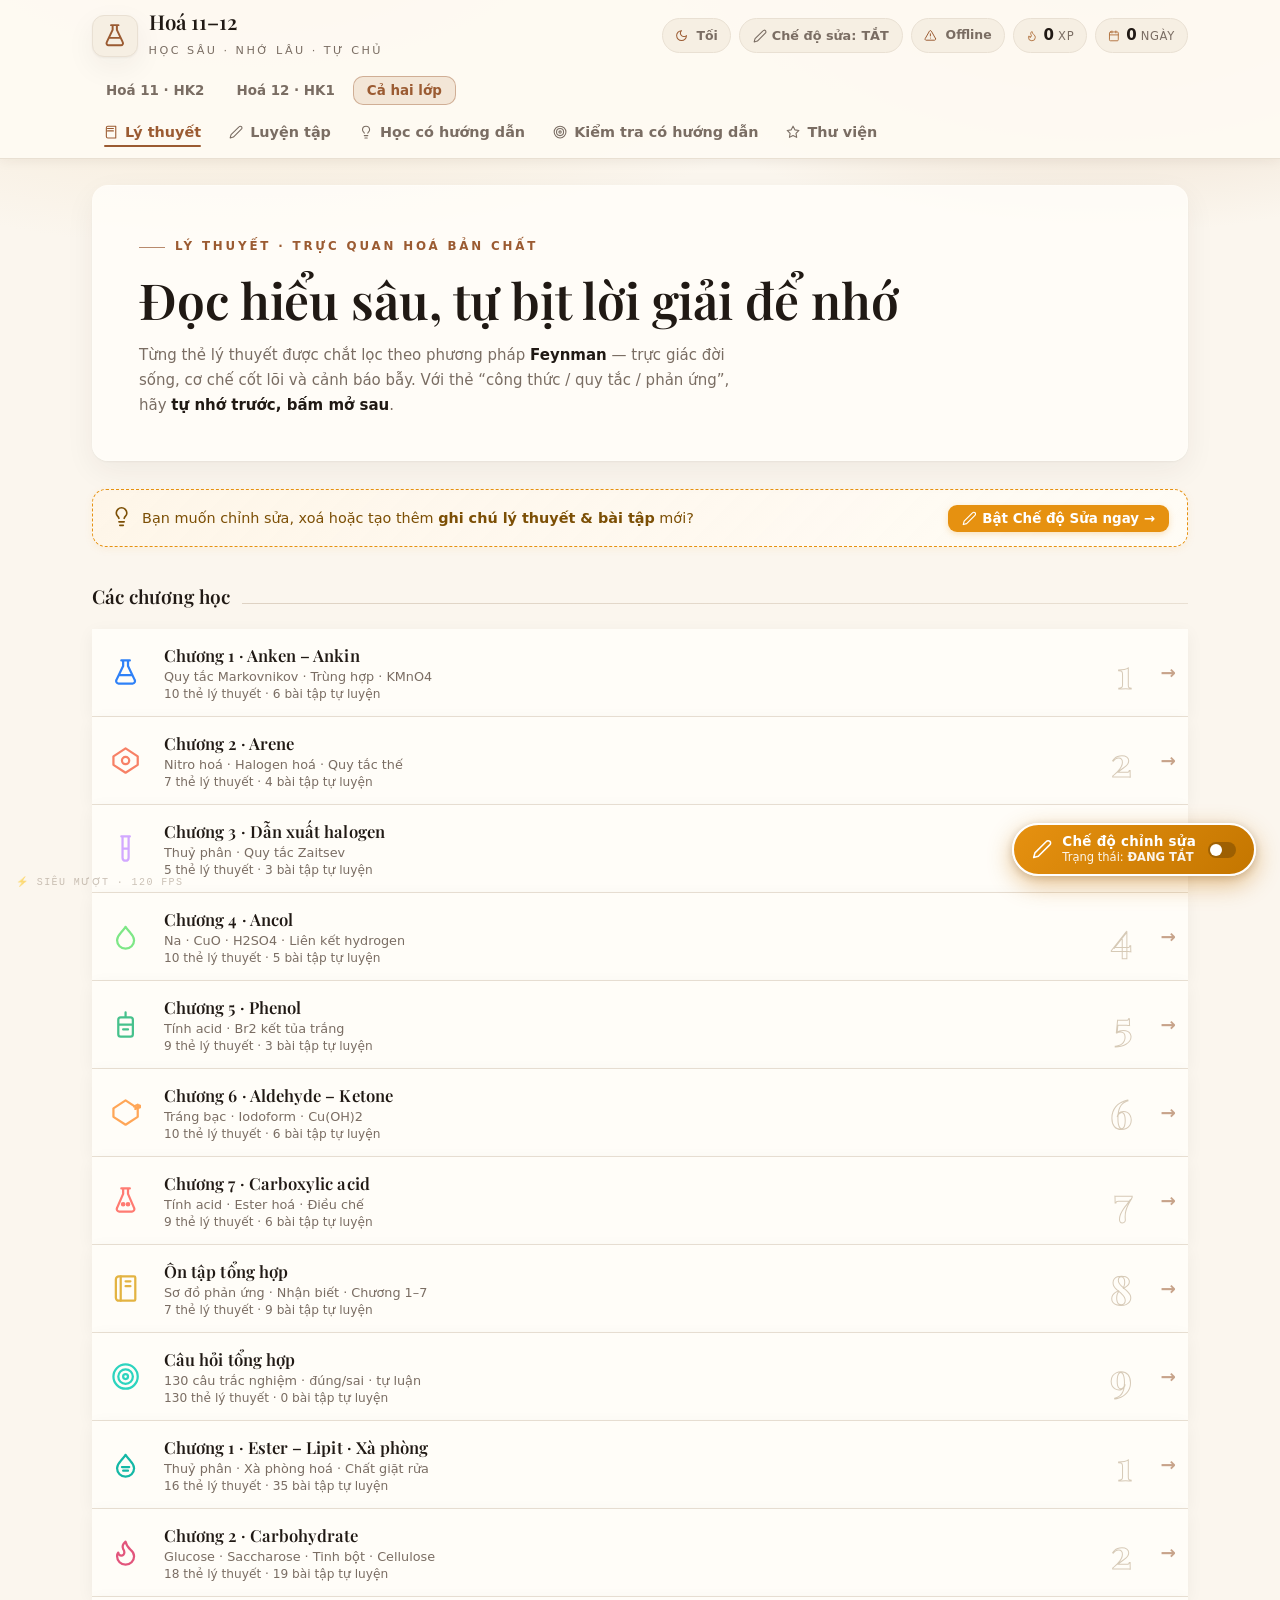
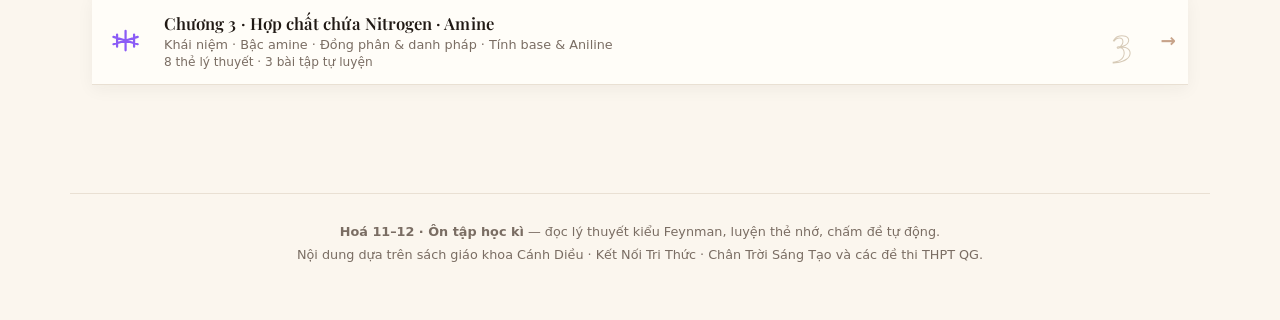
==== index.html @ 3a39341a "feat(chemlab): implement interactive virtual chemistry lab with SmilesDrawer 2D and 3Dmol WebGL" ====
<!DOCTYPE html>
<html lang="vi">
<head>
<meta charset="utf-8">
<meta name="viewport" content="width=device-width, initial-scale=1">
<title>Hoá 11–12 · Ôn tập học kì — Cùng ôn, cùng nhớ lâu</title>
<script>(function(){try{var t=localStorage.getItem("hoa11_12_theme");if(t)document.documentElement.setAttribute("data-theme",t);}catch(e){}})();</script>
<link rel="stylesheet" href="css/style.css">
</head>
<body>
<canvas id="gl"></canvas>
<div id="veil" aria-hidden="true"></div>
<div id="fps" aria-hidden="true">GPU · WebGL2</div>
<noscript><p style="text-align:center;padding:40px">Cần bật JavaScript mới dùng được trang ôn tập này.</p></noscript>
<div id="app"></div>
<footer>
  <b>Hoá 11–12 · Ôn tập học kì</b> — đọc lý thuyết kiểu Feynman, luyện thẻ nhớ, chấm đề tự động.<br>
  Nội dung dựa trên sách giáo khoa Cánh Diều · Kết Nối Tri Thức · Chân Trời Sáng Tạo và các đề thi THPT QG.
</footer>

<!-- ═══ MODULAR APPLICATION SCRIPTS ═══ -->
<script src="js/data.js"></script>
<script src="js/gsap.min.js"></script>
<script src="js/smiles-drawer.min.js"></script>
<script src="js/3Dmol-min.js"></script>
<script src="js/chemlab.js"></script>
<script src="js/engine.js"></script>
<script src="js/aurora.js"></script>
</body>
</html>
---- css/style.css ----
/* ═══════════ FONTS (self-contained Playfair Display) ═══════════ */
@font-face {
  font-family: 'Playfair Display';
  font-style: normal;
  font-weight: 400 900;
  font-display: swap;
  src: url([data-uri]) format('woff2');
  unicode-range: U+0102-0103, U+0110-0111, U+0128-0129, U+0168-0169, U+01A0-01A1, U+01AF-01B0, U+0300-0301, U+0303-0304, U+0308-0309, U+0323, U+0329, U+1EA0-1EF9, U+20AB;
}
@font-face {
  font-family: 'Playfair Display';
  font-style: normal;
  font-weight: 400 900;
  font-display: swap;
  src: url([data-uri]) format('woff2');
  unicode-range: U+0000-00FF, U+0131, U+0152-0153, U+02BB-02BC, U+02C6, U+02DA, U+02DC, U+0304, U+0308, U+0329, U+2000-206F, U+20AC, U+2122, U+2191, U+2193, U+2212, U+2215, U+FEFF, U+FFFD;
}
@font-face {
  font-family: 'Playfair Display';
  font-style: italic;
  font-weight: 400 900;
  font-display: swap;
  src: url([data-uri]) format('woff2');
  unicode-range: U+0102-0103, U+0110-0111, U+0128-0129, U+0168-0169, U+01A0-01A1, U+01AF-01B0, U+0300-0301, U+0303-0304, U+0308-0309, U+0323, U+0329, U+1EA0-1EF9, U+20AB;
}
@font-face {
  font-family: 'Playfair Display';
  font-style: italic;
  font-weight: 400 900;
  font-display: swap;
  src: url([data-uri]) format('woff2');
  unicode-range: U+0000-00FF, U+0131, U+0152-0153, U+02BB-02BC, U+02C6, U+02DA, U+02DC, U+0304, U+0308, U+0329, U+2000-206F, U+20AC, U+2122, U+2191, U+2193, U+2212, U+2215, U+FEFF, U+FFFD;
}

/* ═══════════ DESIGN TOKENS — ANDROMEDA "Xuân Ấm" ═══════════ */
:root{
  /* — base paper — */
  --bg:#fbf6ee;
  --surface:#fffdf8;
  --surface-2:#f6efe3;
  --fg:#201914;
  --ink:#201914;
  --muted:#7a6d63;
  --faint:#a89a8b;
  /* — ink hairline — */
  --line:#ded2c3;
  --line-soft:#e9e0d3;
  /* — accent caramel — */
  --accent:#9b5b32;
  --accent-on:#fffdf8;
  --accent-soft:#f3e6d7;
  --warm:#b06f3a;
  --gold:#c9822f;
  /* — semantic — */
  --ok:#4f8a4f;
  --warn:#b5542e;
  --danger:#b33a3a;
  --bad:#b33a3a;
  --info:#3f7a63;
  /* — grade accents (desaturated, warm-leaning) — */
  --g11:#8a6a3d;
  --g12:#3f7a63;
  /* — glass — */
  --glass:rgba(255,253,248,.72);
  --glass-strong:rgba(255,253,248,.86);
  /* — shadow — */
  --shadow:0 1px 2px rgba(47,37,27,.05),0 10px 30px rgba(47,37,27,.06);
  --shadow-lift:0 2px 6px rgba(47,37,27,.07),0 16px 44px rgba(47,37,27,.10);
  /* — radius — */
  --radius:16px;
  --radius-sm:12px;
  /* — type ramp — */
  --text-xs:12px;
  --text-sm:13px;
  --text-md:15px;
  --text-base:16px;
  --text-lg:19px;
  --text-xl:24px;
  --text-2xl:32px;
  --text-3xl:44px;
  --text-4xl:64px;
  /* — fonts — */
  --font-display:"Playfair Display",Georgia,"Times New Roman",serif;
  --font-body:"Inter","Segoe UI",system-ui,-apple-system,"Helvetica Neue",Arial,sans-serif;
  --font-mono:"SF Mono","Cascadia Code",Consolas,"Courier New",monospace;
  /* — motion — */
  --ease-standard:cubic-bezier(.2,0,0,1);
  --motion-ms:180ms;
}
*{box-sizing:border-box}
html,body{margin:0;padding:0}
html{scroll-behavior:smooth}
body{
  font-family:var(--font-body);
  background:var(--bg);
  color:var(--fg);
  font-size:var(--text-base);
  line-height:1.68;
  -webkit-font-smoothing:antialiased;
  text-rendering:optimizeLegibility;
}
a{color:inherit}
button{font-family:inherit;cursor:pointer}
input,select,textarea{font-family:inherit}
::selection{background:#efd9a8;color:var(--fg)}

/* ═══════════ AURORA BACKDROP ═══════════ */
#gl{position:fixed;inset:0;width:100%;height:100%;z-index:0;display:block}
#veil{
  position:fixed;inset:0;z-index:1;pointer-events:none;
  background:linear-gradient(180deg, rgba(251,246,238,.06) 0%, rgba(251,246,238,.30) 34%, rgba(251,246,238,.74) 62%, var(--bg) 92%);
}
body.no-webgl #gl{display:none}
body.no-webgl #veil{background:radial-gradient(1100px 520px at 20% -8%, #f0dfc4 0%, transparent 62%), radial-gradient(900px 480px at 86% -6%, #e3cdb4 0%, transparent 60%), var(--bg)}

/* ═══════════ FPS BADGE ═══════════ */
#fps{
  position:fixed;left:16px;bottom:12px;z-index:400;pointer-events:none;
  font-family:var(--font-mono);font-size:10px;letter-spacing:.14em;text-transform:uppercase;
  color:var(--faint);opacity:.6;line-height:1;
}

/* ═══════════ TOP BAR ═══════════ */
#topbar{
  position:sticky;top:0;z-index:300;
  background:var(--glass);
  -webkit-backdrop-filter:blur(16px) saturate(1.15);backdrop-filter:blur(16px) saturate(1.15);
  border-bottom:1px solid var(--line-soft);
}
.hd-row{max-width:1140px;margin:0 auto;padding:0 22px}
.hd-row.top{display:flex;align-items:center;justify-content:space-between;gap:14px;padding-top:11px;padding-bottom:9px}
.hd-row.mid{display:flex;align-items:center;justify-content:space-between;gap:12px;flex-wrap:wrap;padding-top:6px;padding-bottom:11px}
.brand{display:flex;align-items:center;gap:11px;text-decoration:none}
.brand-mark{font-size:1.45rem;line-height:1;border:1px solid var(--line-soft);border-radius:12px;padding:7px 9px;background:var(--surface-2);box-shadow:var(--shadow)}
.brand-txt b{font-family:var(--font-display);font-size:1.28rem;font-weight:600;letter-spacing:.003em;line-height:1.05}
.brand-txt small{display:block;color:var(--muted);font-size:.7rem;letter-spacing:.22em;text-transform:uppercase;margin-top:3px}
.stats{display:flex;gap:8px}
.stat{border:1px solid var(--line-soft);background:var(--surface-2);border-radius:999px;padding:4px 12px;font-size:.8rem;color:var(--muted);white-space:nowrap}
.stat b{color:var(--fg);font-size:.94rem;font-weight:700}
.stat i{font-style:normal;font-size:.72rem;text-transform:uppercase;letter-spacing:.06em}
.grade-group,.mode-group{display:flex;gap:4px;flex-wrap:wrap;align-items:center}
.chip{
  border:1px solid transparent;background:transparent;color:var(--muted);
  border-radius:10px;padding:6px 13px;font-size:.84rem;font-weight:600;transition:color var(--motion-ms) var(--ease-standard),background var(--motion-ms) var(--ease-standard),border-color var(--motion-ms) var(--ease-standard);
}
.chip:hover{color:var(--fg);background:var(--surface-2)}
.chip[data-g="g11"].on{color:#6f5324;background:rgba(138,106,61,.13);border-color:rgba(138,106,61,.42)}
.chip[data-g="g12"].on{color:#2f5c4b;background:rgba(63,122,99,.12);border-color:rgba(63,122,99,.4)}
.chip[data-g="all"].on{color:var(--accent);background:var(--accent-soft);border-color:rgba(155,91,50,.4)}
.tab{
  border:none;background:transparent;color:var(--muted);font-size:.9rem;font-weight:600;
  padding:7px 12px;border-radius:10px;position:relative;transition:color var(--motion-ms) var(--ease-standard);
}
.tab:hover{color:var(--fg)}
.tab.on{color:var(--accent)}
.tab.on::after{
  content:"";position:absolute;left:12px;right:12px;bottom:0;height:2px;border-radius:2px;
  background:var(--accent);transform:scaleX(1);transform-origin:left;transition:transform var(--motion-ms) var(--ease-standard);
}
.tab .st{font-size:.74rem;opacity:.75;margin-left:4px}

/* ═══════════ LAYOUT ═══════════ */
#app{max-width:1140px;margin:0 auto;padding:26px 22px 80px;position:relative;z-index:2}
.panel,.hero{margin-bottom:28px;position:relative}
.muted{color:var(--muted)}
.small{font-size:.84rem}
.sec-title{
  font-family:var(--font-display);font-size:var(--text-lg);font-weight:600;letter-spacing:.004em;
  margin:34px 0 16px;display:flex;align-items:baseline;gap:12px;color:var(--fg);font-optical-sizing:auto;
}
.sec-title::after{content:"";flex:1;height:1px;background:linear-gradient(90deg,var(--line),var(--line-soft));}
.linkie{background:none;border:none;color:var(--accent);font-weight:600;font-size:.9rem;padding:4px 2px;cursor:pointer}
.linkie:hover{text-decoration:underline}

/* ═══════════ BUTTONS ═══════════ */
.btn{
  border:none;border-radius:12px;padding:11px 19px;font-size:.92rem;font-weight:650;
  transition:transform var(--motion-ms) var(--ease-standard),box-shadow var(--motion-ms) var(--ease-standard),background var(--motion-ms) var(--ease-standard),border-color var(--motion-ms) var(--ease-standard);
  box-shadow:var(--shadow);
}
.btn.primary{background:var(--accent);color:var(--accent-on)}
.btn.primary:hover{transform:translateY(-1px);box-shadow:var(--shadow-lift)}
.btn.good{background:var(--ok);color:#fff}
.btn.warn{background:var(--warn);color:#fff}
.btn.ghost{background:var(--glass-strong);color:var(--fg);border:1px solid var(--line)}
.btn.ghost:hover{transform:translateY(-1px);border-color:var(--accent);color:var(--accent)}

/* ═══════════ HERO (editorial, over aurora) ═══════════ */
.hero{
  border-radius:var(--radius);
  background:var(--glass-strong);
  -webkit-backdrop-filter:blur(14px);backdrop-filter:blur(14px);
  border:1px solid rgba(255,253,248,.6);
  padding:44px 46px 42px;
  box-shadow:var(--shadow);
}
.hero-inner{max-width:820px}
.kicker{
  font-family:var(--font-body);font-size:.74rem;font-weight:700;letter-spacing:.24em;text-transform:uppercase;
  color:var(--accent);margin:0 0 14px;display:inline-flex;align-items:center;gap:10px;
}
.kicker::before{content:"";width:26px;height:1px;background:var(--accent);opacity:.7}
.hero h1{font-family:var(--font-display);font-size:clamp(1.9rem,4.6vw,3.1rem);line-height:1.16;margin:0 0 14px;font-weight:600;letter-spacing:-.002em;color:var(--fg);font-optical-sizing:auto}
.hero .sub{margin:0;color:var(--muted);font-size:var(--text-md);max-width:62ch}
.hero .sub b{color:var(--fg);font-weight:650}

/* ═══════════ CHAPTER INDEX (editorial rows) ═══════════ */
.chapter-grid{display:grid;gap:0}
.chapter-card{
  --cc:#8a6a3d;
  display:grid;grid-template-columns:44px 1fr auto;grid-template-areas:"icon body go";align-items:center;gap:16px;
  text-align:left;
  background:transparent;border:none;border-bottom:1px solid var(--line-soft);
  padding:15px 12px;color:inherit;text-decoration:none;position:relative;
  transition:background var(--motion-ms) var(--ease-standard);
}
.chapter-card::before{
  content:"";position:absolute;left:0;top:14px;bottom:14px;width:3px;border-radius:3px;
  background:var(--cc);opacity:0;transform:scaleY(.4);transform-origin:center;
  transition:transform var(--motion-ms) var(--ease-standard),opacity var(--motion-ms) var(--ease-standard);
}
.chapter-card:hover{background:var(--surface);box-shadow:var(--shadow)}
.chapter-card:hover::before{opacity:.85;transform:scaleY(1)}
.cc-icon{grid-area:icon;font-size:1.35rem;text-align:center;line-height:1}
.cc-body{grid-area:body;display:flex;flex-direction:column;gap:3px;min-width:0}
.cc-tag{font-size:.8rem;color:var(--muted)}
.cc-meta{font-size:.76rem;color:var(--muted)}
.cc-meta .cc-xp{color:var(--warm);font-weight:700}
.cc-num{
  position:absolute;right:56px;top:50%;transform:translateY(-50%);
  font-family:var(--font-display);font-size:2.5rem;font-weight:700;line-height:1;color:transparent;
  -webkit-text-stroke:1px rgba(138,106,61,.35);
  pointer-events:none;user-select:none;
}
.cc-go{grid-area:go;color:var(--accent);font-size:1.15rem;font-weight:700;opacity:.55;transition:opacity var(--motion-ms) var(--ease-standard),transform var(--motion-ms) var(--ease-standard)}
.chapter-card:hover .cc-go{opacity:1;transform:translateX(3px)}
.ico{display:inline-block;width:1.1em;height:1.1em;vertical-align:-.14em;flex:none;stroke:currentColor;stroke-width:1.7;stroke-linecap:round;stroke-linejoin:round;fill:none}
.cc-icon .ico{width:1.35em;height:1.35em;vertical-align:-.2em;color:var(--cc)}
.chapter-head .cc-icon .ico,.cq-hero .cc-icon .ico{width:1.4em;height:1.4em;vertical-align:-.22em}
.tab .ico,.stab .ico,.fs-card h3 .ico,.fc h3 .ico{width:.98em;height:.98em;vertical-align:-.16em;margin-right:7px}
.stat .ico{width:.92em;height:.92em;vertical-align:-.13em;margin-right:2px;color:var(--warm)}
.brand-mark .ico{color:var(--accent)}
.cc-xp .ico{width:.85em;height:.85em;vertical-align:-.11em;margin-right:1px;color:var(--warm)}
.note-badge .ico{width:1.15em;height:1.15em;vertical-align:-.2em;margin-right:1px}
.tc-icon .ico{width:1.5em;height:1.5em;color:var(--accent)}
.timer .ico{width:.85em;height:.85em;vertical-align:-.12em;margin-right:3px}
.due-note .ico{width:.9em;height:.9em;vertical-align:-.13em;margin-right:4px;color:#b06f3a}
.feynman b .ico{width:.9em;height:.9em;vertical-align:-.14em;margin-right:6px;color:var(--accent)}
.reveal-btn .ico{width:.85em;height:.85em;vertical-align:-.13em;margin-right:5px}
.flash-kind .ico,.flash-back-label .ico{width:1em;height:1em;vertical-align:-.16em;margin-right:3px}
.q-kind .ico{width:.95em;height:.95em;vertical-align:-.15em;margin-right:5px}
.cc-title{font-family:var(--font-display);font-size:1.04rem;font-weight:600;letter-spacing:.004em;color:var(--fg);font-optical-sizing:auto}
@media(max-width:720px){
  .chapter-card{grid-template-columns:38px 1fr auto;grid-template-areas:"icon body go";padding:14px 8px}
  .cc-num{display:none}
}

/* ═══════════ CHAPTER VIEW ═══════════ */
.breadcrumb{display:flex;align-items:center;justify-content:space-between;margin:2px 2px 18px;gap:10px;flex-wrap:wrap}
.chapter-head{display:flex;align-items:center;gap:18px;margin:6px 2px 22px}
.chapter-head .cc-icon{grid-area:icon;font-size:1.8rem;width:60px;height:60px;border-radius:16px;background:var(--surface-2);border:1px solid var(--line-soft);display:flex;align-items:center;justify-content:center;box-shadow:var(--shadow)}
.chapter-head h1{font-family:var(--font-display);margin:0;font-size:clamp(1.5rem,3.4vw,2.2rem);font-weight:650;letter-spacing:-.002em;line-height:1.18;font-optical-sizing:auto}
.chapter-head p{margin:4px 0 0;color:var(--muted);font-size:.86rem}
.feynman{
  border:1px solid var(--line-soft);background:var(--surface);border-left:3px solid var(--accent);
  border-radius:var(--radius-sm);padding:18px 22px;margin:0 2px 22px;box-shadow:var(--shadow);position:relative;
}
.feynman b{color:var(--accent);font-size:.78rem;letter-spacing:.14em;text-transform:uppercase}
.feynman p{margin:8px 0 0;font-size:1rem;color:#5a4f46;line-height:1.75}
.note-grid{display:grid;grid-template-columns:repeat(auto-fill,minmax(330px,1fr));gap:14px;align-items:stretch}
.note-grid>.note{min-width:0}
.note-grid>.note.span-full{grid-column:1/-1}
.note{
  background:var(--glass-strong);backdrop-filter:blur(9px);-webkit-backdrop-filter:blur(9px);
  border:1px solid var(--line-soft);border-radius:var(--radius-sm);
  padding:17px 19px;box-shadow:var(--shadow);position:relative;
  transition:box-shadow var(--motion-ms) var(--ease-standard),transform var(--motion-ms) var(--ease-standard);
}
.note:hover{box-shadow:var(--shadow-lift)}
.note-head{display:flex;align-items:flex-start;justify-content:space-between;gap:10px;margin-bottom:10px;flex-wrap:wrap}
.note-head h3{font-family:var(--font-display);margin:0;font-size:1.02rem;font-weight:600;letter-spacing:.003em;font-optical-sizing:auto}
.note-badge{
  font-size:.64rem;font-weight:700;letter-spacing:.16em;text-transform:uppercase;
  color:var(--muted);border:1px solid var(--line-soft);background:var(--surface-2);
  border-radius:999px;padding:3px 10px;white-space:nowrap;
}
.k-card .note-badge{color:var(--accent);border-color:rgba(155,91,50,.35);background:var(--accent-soft)}
.k-rule .note-badge{color:var(--muted);border-color:var(--line)}
.k-rxn .note-badge{color:var(--info);border-color:rgba(63,122,99,.35);background:#e8f1ec}
.k-trick .note-badge{color:#8a6426;border-color:rgba(201,130,47,.4);background:#f6ecd7}
.k-danger .note-badge{color:var(--danger);border-color:rgba(179,58,58,.35);background:#f9e9e6}
.k-table .note-badge{color:var(--fg);border-color:var(--line)}
.note.k-rxn{border-top:2px solid var(--info)}
.note.k-trick{border-top:2px solid var(--gold)}
.note.k-danger{border-top:2px solid var(--danger)}
.note.k-card{border-top:2px solid var(--accent)}
.note.k-table{border-top:2px solid var(--fg)}
.note-body{line-height:1.75}
.note-body p{margin:8px 0;font-size:1rem;color:#4a4138;overflow-wrap:anywhere}
.reveal-btn{
  background:var(--surface-2);border:1px solid var(--line-soft);color:var(--accent);
  font-size:.73rem;font-weight:650;border-radius:999px;padding:4px 12px;transition:background var(--motion-ms) var(--ease-standard),border-color var(--motion-ms) var(--ease-standard),color var(--motion-ms) var(--ease-standard);
}
.reveal-btn:hover{background:var(--accent-soft);border-color:rgba(155,91,50,.4);color:var(--accent)}
.note.reveal-off .note-body{padding:2px 6px}
.note.reveal-off .note-body::before{content:"Đang bị che — nhớ trước, bấm nút góc phải để hiện";font-size:.72rem;color:var(--muted);display:block;margin-bottom:4px}
.note.reveal-off .note-body p,.note.reveal-off .note-body table,
.note.reveal-off .note-body .tblwrap{filter:blur(7px);user-select:none;pointer-events:none;transition:filter .3s var(--ease-standard)}
.note.reveal-on .note-body{filter:none}
.note.reveal-on .reveal-btn{display:none}

/* tables */
.tblwrap{overflow-x:auto;border:1px solid var(--line-soft);border-radius:10px}
table{border-collapse:collapse;width:100%;font-size:.92rem;background:var(--surface)}
th,td{border:1px solid var(--line-soft);padding:9px 12px;text-align:left;vertical-align:top;overflow-wrap:anywhere}
thead th{background:var(--surface-2);font-weight:700;color:var(--fg)}
tbody td.col0{font-weight:600;white-space:nowrap}
.tbl-foot td{background:var(--surface-2);color:#6b6257;font-size:.86rem;line-height:1.6;border-top:2px solid var(--line-soft);white-space:normal}

/* exercises */
.ex-sec{margin-top:38px}
.ex-card{
  background:var(--glass-strong);backdrop-filter:blur(9px);-webkit-backdrop-filter:blur(9px);
  border:1px solid var(--line-soft);border-radius:var(--radius-sm);
  margin-bottom:10px;box-shadow:var(--shadow);overflow:hidden;
  transition:box-shadow var(--motion-ms) var(--ease-standard);
}
.ex-card:hover{box-shadow:var(--shadow-lift)}
.ex-card summary{cursor:pointer;list-style:none;padding:16px 19px;font-size:1rem;font-weight:600;display:flex;gap:12px;align-items:baseline;line-height:1.6}
.ex-card summary::-webkit-details-marker{display:none}
.ex-card summary::before{content:"\25B8";color:var(--accent);font-weight:650;transition:transform var(--motion-ms) var(--ease-standard)}
.ex-card[open] summary::before{transform:rotate(90deg)}
.ex-n{flex:0 0 auto;background:var(--accent-soft);color:var(--accent);font-size:.7rem;font-weight:750;border-radius:7px;padding:2px 9px}
.ex-q{flex:1 1 auto;min-width:0}
.ex-opts{margin:0 19px 12px;display:grid;gap:7px}
.ex-opt{font-size:.95rem;background:var(--surface);border:1px solid var(--line-soft);border-radius:10px;padding:11px 14px;color:#4a4138;line-height:1.6;overflow-wrap:anywhere}
.ex-opt b{color:var(--accent)}
.ex-sol-wrap{border-top:1px dashed var(--line);margin:0 19px 17px;padding-top:12px}
.ex-sol{font-size:.96rem;background:#eef4ec;border-left:3px solid var(--ok);border-radius:9px;padding:12px 15px;color:#3a4a3a;line-height:1.75;display:flex;flex-direction:column;gap:8px}
.ex-sol .sol-tag{font-size:.74rem;letter-spacing:.08em;text-transform:uppercase;color:#2d562d;font-weight:700;border:1px solid rgba(79,138,79,.4);border-radius:99px;padding:2px 11px;align-self:flex-start;background:rgba(255,255,255,.6)}
.ex-sol .sol-ans{overflow-wrap:anywhere}
.ex-sol .sol-ans p{margin:0 0 .5em}
.ex-sol .sol-ans p:last-child{margin-bottom:0}
.ex-steps{counter-reset:exstep;margin:13px 0 0 0;padding-left:0;list-style:none;font-size:.93rem;color:#4a4138;line-height:1.75}
.ex-steps li{position:relative;padding-left:32px;margin-bottom:9px}
.ex-steps li::before{counter-increment:exstep;content:counter(exstep);position:absolute;left:0;top:.05rem;width:22px;height:22px;border-radius:50%;background:var(--ok);color:#fff;font-size:.74rem;font-weight:700;line-height:22px;text-align:center}

/* keyword emphasis (render-time) */
.kw{font-weight:700;color:var(--fg)}
.kwi{font-style:italic;color:#6b4f35}
.kwi sub,.kwi sup{font-size:.66em;font-style:italic;color:#5b432c}
.kwe{font-weight:650;text-decoration:underline;text-decoration-thickness:1.5px;text-underline-offset:3px;text-decoration-color:var(--accent)}
.note-body .kw,.ex-card .kw,.back .kw,.flash-back-body .kw{font-weight:700;color:#3a2e24}

/* ═══════════ PRACTICE ═══════════ */
.stab-bar{display:flex;gap:2px;border-bottom:1px solid var(--line-soft);margin-bottom:24px;flex-wrap:wrap;padding:0 4px}
.stab{
  border:none;background:transparent;color:var(--muted);font-size:.95rem;font-weight:650;
  padding:12px 16px;border-bottom:2px solid transparent;border-radius:8px 8px 0 0;position:relative;
  transition:color var(--motion-ms) var(--ease-standard),background var(--motion-ms) var(--ease-standard);
}
.stab:hover{color:var(--fg);background:var(--surface-2)}
.stab.on{color:var(--accent);border-bottom-color:var(--accent)}
.stab .st{font-size:.75rem;opacity:.7;margin-left:4px}

/* flash setup */
.flash-setup,.fs-setup{display:grid;grid-template-columns:1.25fr .9fr;gap:16px}
@media(max-width:780px){.flash-setup{grid-template-columns:1fr}}
.fs-card{
  background:var(--glass-strong);backdrop-filter:blur(10px);-webkit-backdrop-filter:blur(10px);
  border:1px solid var(--line-soft);border-radius:var(--radius);box-shadow:var(--shadow);padding:24px 26px;
}
.fs-card h3{font-family:var(--font-display);margin:0 0 10px;font-size:1.16rem;font-weight:600;letter-spacing:.003em;font-optical-sizing:auto}
.fs-card p{margin:8px 0;font-size:.9rem;color:#4a4138}
.fs-card label{display:block;font-size:.78rem;font-weight:650;color:var(--muted);margin:14px 0 6px;letter-spacing:.02em}
.fs-card.control .btn.primary{margin-top:8px}
.sel{
  width:100%;border:1px solid var(--line);background:var(--surface);border-radius:11px;
  padding:11px 13px;font-size:.92rem;color:var(--fg);box-shadow:inset 0 1px 2px rgba(47,37,27,.04);
}
.due-note{background:#f6ecd7;border:1px solid rgba(201,130,47,.35);color:#7a5420;border-radius:11px;padding:10px 14px;font-size:.85rem;margin-top:14px}

/* flash session */
.flash-session{max-width:680px;margin:0 auto}
.fs-top{display:flex;align-items:center;gap:14px;margin-bottom:16px;justify-content:space-between}
.fs-prog{font-size:.86rem;color:var(--muted);font-weight:650}
.fs-bar{flex:1;height:8px;background:var(--line-soft);border-radius:999px;overflow:hidden;max-width:190px}
.fs-bar i{display:block;height:100%;background:linear-gradient(90deg,var(--accent),var(--gold));border-radius:999px;transition:width .3s var(--ease-standard)}
.flash-card{perspective:1600px;min-height:320px;cursor:pointer}
.flash-inner{position:relative;width:100%;min-height:320px;display:grid;transform-style:preserve-3d;transition:transform .5s var(--ease-standard)}
.flash-card.flipped .flash-inner{transform:rotateY(180deg)}
.flash-face{
  grid-area:1/1;min-width:0;backface-visibility:hidden;-webkit-backface-visibility:hidden;
  background:var(--glass-strong);backdrop-filter:blur(12px);-webkit-backdrop-filter:blur(12px);
  border:1px solid var(--line-soft);border-radius:20px;
  box-shadow:var(--shadow-lift);padding:28px 30px;display:flex;flex-direction:column;
}
.flash-face.front{border-top:3px solid var(--accent)}
.flash-face.back{transform:rotateY(180deg);border-top:3px solid var(--ok)}
.flash-kind{font-size:.68rem;font-weight:700;letter-spacing:.2em;text-transform:uppercase;color:var(--accent);margin-bottom:14px}
.fq{font-family:var(--font-display);font-size:1.14rem;font-weight:500;letter-spacing:.004em;line-height:1.62;margin:0 0 18px;font-optical-sizing:auto;overflow-wrap:anywhere}
.flash-face .ex-opts{margin:0}
.flash-face .ex-opt{margin-bottom:7px}
.fp{margin:14px 0 0;color:var(--muted);font-size:.78rem;font-style:italic;letter-spacing:.01em}
.flash-back-body p{font-size:1rem;color:#4a4138;margin:5px 0;line-height:1.75;overflow-wrap:anywhere}
.flash-back-label{display:inline-block;margin-bottom:10px;font-size:.68rem;font-weight:700;letter-spacing:.16em;text-transform:uppercase;color:var(--ok)}
.flash-face .tblwrap{font-size:.74rem;max-height:190px;overflow:auto;margin-top:2px}
.back p{font-size:1rem;margin:5px 0;color:#4a4138;line-height:1.75}
.ex-flash-exp{margin-top:13px !important;padding-top:13px;border-top:1px dashed var(--line);color:var(--muted);font-size:.85rem}
.hint{margin-top:auto;padding-top:20px;color:var(--muted);font-size:.76rem;text-align:center;letter-spacing:.02em}
.fs-actions{display:flex;gap:12px;justify-content:center;margin-top:18px}
.fs-actions .btn{min-width:150px;padding:13px 8px}
.fs-fin{display:none;text-align:center;background:var(--glass-strong);backdrop-filter:blur(10px);-webkit-backdrop-filter:blur(10px);border:1px solid var(--line-soft);border-radius:var(--radius);box-shadow:var(--shadow);padding:30px 26px;margin-top:20px}
.fs-fin.show{display:block;animation:pop .32s var(--ease-standard)}
@keyframes pop{from{transform:scale(.97);opacity:0}to{transform:scale(1);opacity:1}}
.fs-fin h3{font-family:var(--font-display);margin:0 0 10px;font-size:1.4rem}
.fs-fin .btn{margin:6px}

/* bank + tests */
.bank-stats{display:flex;gap:20px;margin-top:14px;font-size:.86rem;color:var(--muted);flex-wrap:wrap}
.bank-stats b{font-size:1.02rem}
.q-top{display:flex;align-items:center;gap:14px;margin-bottom:8px;justify-content:space-between}
.q-count{font-size:.84rem;font-weight:650;color:var(--muted)}
.q-prog{flex:1;max-width:210px;height:7px;background:var(--line-soft);border-radius:999px;overflow:hidden}
.q-prog i{display:block;height:100%;background:var(--accent);border-radius:999px;transition:width .3s var(--ease-standard)}
.q-kind{display:inline-block;font-size:.66rem;font-weight:700;letter-spacing:.16em;text-transform:uppercase;background:var(--accent-soft);color:var(--accent);border-radius:999px;padding:4px 11px;margin:0 0 10px}
.q-text{font-family:var(--font-display);font-size:1.1rem;font-weight:500;letter-spacing:.004em;line-height:1.64;margin:6px 0 20px;font-optical-sizing:auto}
.mcq-opts{display:grid;gap:9px}
.mcq-opt{
  text-align:left;border:1px solid var(--line-soft);background:var(--surface);border-radius:12px;
  padding:14px 17px;font-size:.92rem;color:#4a4138;box-shadow:var(--shadow);
  transition:transform var(--motion-ms) var(--ease-standard),border-color var(--motion-ms) var(--ease-standard),background var(--motion-ms) var(--ease-standard);
}
.mcq-opt:hover{border-color:var(--accent);background:var(--surface);transform:translateX(3px)}
.mcq-opt b{color:var(--accent);margin-right:7px}
.tf-opts{display:flex;gap:12px}
.tf-opt{flex:1;border:1px solid var(--line-soft);background:var(--surface);border-radius:12px;padding:15px;font-size:.94rem;font-weight:650;box-shadow:var(--shadow);transition:transform var(--motion-ms) var(--ease-standard),border-color var(--motion-ms) var(--ease-standard)}
.tf-opt:hover{border-color:var(--accent);transform:translateY(-1px)}
.mcq-opt.picked,.tf-opt.picked{background:var(--accent-soft);border-color:var(--accent);color:var(--accent)}
.num-row{display:flex;gap:10px;align-items:center;flex-wrap:wrap}
.num-in{
  flex:0 0 auto;min-width:160px;border:1px solid var(--line);border-radius:11px;
  padding:12px 15px;font-size:1rem;background:var(--surface);box-shadow:inset 0 1px 2px rgba(47,37,27,.04);
}
.num-unit{color:var(--muted);font-weight:650;font-size:.86rem}
.q-feedback{margin-top:18px}
.fb{border-radius:12px;padding:14px 17px;font-size:.9rem;line-height:1.6}
.fb.ok{background:#eef4ec;border-left:3px solid var(--ok);color:#3a4a3a}
.fb.bad{background:#f9e9e6;border-left:3px solid var(--danger);color:#6e3530}
.q-next{margin-top:14px;text-align:right}
.bank-q,.test-q,.test-session{
  background:var(--glass-strong);backdrop-filter:blur(12px);-webkit-backdrop-filter:blur(12px);
  border:1px solid var(--line-soft);border-radius:var(--radius);box-shadow:var(--shadow);padding:26px 28px;
}

/* tests */
.test-list{display:grid;gap:12px}
.test-card{
  display:flex;align-items:center;justify-content:space-between;gap:16px;flex-wrap:wrap;
  background:var(--glass-strong);backdrop-filter:blur(10px);-webkit-backdrop-filter:blur(10px);
  border:1px solid var(--line-soft);border-radius:var(--radius);
  box-shadow:var(--shadow);padding:20px 24px;transition:box-shadow var(--motion-ms) var(--ease-standard),transform var(--motion-ms) var(--ease-standard);
}
.test-card:hover{box-shadow:var(--shadow-lift);transform:translateY(-1px)}
.tc-left{display:flex;align-items:center;gap:15px}
.tc-icon{font-size:1.7rem;background:var(--surface-2);border:1px solid var(--line-soft);border-radius:13px;padding:8px;line-height:1}
.test-card h3{font-family:var(--font-display);margin:0;font-size:1.03rem;font-weight:600;letter-spacing:.003em;font-optical-sizing:auto}
.tc-best{font-size:.86rem;font-weight:650}
.tc-right{display:flex;flex-direction:column;align-items:flex-end;gap:9px}
/* test session */
.test-wrap{display:grid;grid-template-columns:minmax(130px,185px) 1fr;gap:16px;align-items:start}
@media(max-width:840px){.test-wrap{grid-template-columns:1fr}}
.pal-label{font-size:.68rem;font-weight:700;text-transform:uppercase;letter-spacing:.16em;color:var(--muted);margin-bottom:10px}
.pal-chips{display:grid;grid-template-columns:repeat(auto-fill,minmax(36px,1fr));gap:7px}
.pal-c{height:36px;border:1px solid var(--line-soft);background:var(--surface);border-radius:10px;font-size:.8rem;font-weight:650;color:var(--muted);transition:background var(--motion-ms) var(--ease-standard),border-color var(--motion-ms) var(--ease-standard),color var(--motion-ms) var(--ease-standard)}
.pal-c:hover{border-color:var(--accent)}
.pal-c.done{background:var(--accent-soft);color:var(--accent);border-color:rgba(155,91,50,.35)}
.pal-c.cur{background:var(--accent);color:#fff;border-color:var(--accent)}
.timer{font-size:.86rem;color:var(--muted);font-weight:650}
.timer.late{color:var(--danger)}
.q-nav{display:flex;justify-content:space-between;align-items:center;margin-top:22px}
/* test result */
.score-hero{text-align:center;padding:40px 24px;border-radius:20px;background:var(--glass-strong);backdrop-filter:blur(12px);-webkit-backdrop-filter:blur(12px);border:1px solid var(--line-soft);box-shadow:var(--shadow);margin-bottom:18px}
.score-big{font-family:var(--font-display);font-size:clamp(3.4rem,9vw,5rem);font-weight:650;letter-spacing:.01em;line-height:1;color:var(--sc);font-optical-sizing:auto}
.score-big .t10{font-size:1.4rem;color:var(--muted);font-weight:500}
.score-hero p{color:var(--muted);margin:12px 0 20px}
.score-actions{display:flex;gap:10px;justify-content:center;flex-wrap:wrap}
.rst-list{display:grid;gap:10px}
.rst-row{background:var(--glass-strong);backdrop-filter:blur(8px);-webkit-backdrop-filter:blur(8px);border:1px solid var(--line-soft);border-radius:12px;overflow:hidden;box-shadow:var(--shadow)}
.rst-row summary{list-style:none;cursor:pointer;padding:13px 18px;font-size:.9rem;font-weight:650;display:flex;gap:11px;align-items:center}
.rst-row summary::-webkit-details-marker{display:none}
.rst-row summary:before{content:"\25B8";color:var(--accent);transition:transform var(--motion-ms) var(--ease-standard)}
.rst-row[open] summary:before{transform:rotate(90deg)}
.rst-badge{border-radius:999px;padding:2px 10px;font-size:.78rem;font-weight:700}
.rst-badge.ok{background:#eef4ec;color:var(--ok)}
.rst-badge.bad{background:#f9e9e6;color:var(--danger)}
.rst-row .small{padding:0 18px 13px;margin:0;color:#4a4138}
.rst-row p.exp{color:var(--info);background:#eef4ec;border-radius:10px;margin:0 18px 15px;padding:11px 15px}

/* misc */
.cq-hero{display:flex;gap:20px;align-items:center;background:var(--glass-strong);backdrop-filter:blur(12px);-webkit-backdrop-filter:blur(12px);border:1px solid var(--line-soft);border-radius:var(--radius);box-shadow:var(--shadow);padding:30px}
.cq-hero h2{font-family:var(--font-display);margin:0 0 8px;font-weight:600;letter-spacing:.003em;font-optical-sizing:auto}
.cq-hero p{margin:0 0 16px;color:var(--muted)}
footer{
  position:relative;z-index:2;text-align:center;color:var(--muted);font-size:.8rem;line-height:1.8;
  padding:26px 22px 54px;max-width:1140px;margin:0 auto;border-top:1px solid var(--line-soft);
}
footer b{color:var(--muted);font-weight:600}

/* ═══════════ LIBRARY (Favourite · Notes · Knowledge DB) ═══════════ */
.fav-btn{
  border:1px solid var(--line-soft);background:var(--surface-2);color:var(--faint);
  border-radius:999px;width:30px;height:30px;display:inline-flex;align-items:center;justify-content:center;
  cursor:pointer;transition:color var(--motion-ms) var(--ease-standard),border-color var(--motion-ms) var(--ease-standard),background var(--motion-ms) var(--ease-standard),transform var(--motion-ms) var(--ease-standard);
}
.fav-btn:hover{color:#d19a3d;border-color:rgba(201,130,47,.5);transform:scale(1.08)}
.fav-btn.on{color:#d19a3d;border-color:rgba(201,130,47,.55);background:#f6ecd7}
.fav-btn .ico{width:1.05em;height:1.05em;vertical-align:-.16em}
.fav-btn.on .ico{fill:currentColor}
.ex-fav{margin-left:auto;align-self:flex-start;margin-top:2px;width:26px;height:26px}
.flash-fav{position:absolute;top:16px;right:16px;width:30px;height:30px}
.flash-front{position:relative}
.note-actions{display:flex;gap:8px;align-items:center}
.star-fill{fill:var(--gold)}
.lib-grid{display:grid;grid-template-columns:1fr;gap:16px}
.fav-sec{margin-bottom:26px}
.fav-card{
  display:grid;grid-template-columns:auto 1fr auto;grid-template-areas:"badge body act";gap:14px;align-items:center;
  background:var(--glass-strong);backdrop-filter:blur(10px);-webkit-backdrop-filter:blur(10px);
  border:1px solid var(--line-soft);border-radius:var(--radius);box-shadow:var(--shadow);
  padding:16px 20px;transition:box-shadow var(--motion-ms) var(--ease-standard),transform var(--motion-ms) var(--ease-standard);
}
.fav-card:hover{box-shadow:var(--shadow-lift);transform:translateY(-1px)}
.fav-card .fc-badge{grid-area:badge;width:42px;height:42px;border-radius:12px;background:var(--surface-2);border:1px solid var(--line-soft);display:flex;align-items:center;justify-content:center;color:var(--accent)}
.fav-card .fc-badge .ico{width:1.3em;height:1.3em}
.fav-card .fc-body{grid-area:body;min-width:0}
.fav-card .fc-body h4{margin:0 0 3px;font-size:.98rem;font-weight:650;color:var(--fg);overflow-wrap:anywhere}
.fav-card .fc-body small{color:var(--muted);font-size:.8rem;display:block;line-height:1.5}
.fav-card .fc-act{grid-area:act;display:flex;gap:8px;align-items:center;flex-wrap:wrap;justify-content:flex-end}
.fav-card .fc-act .btn{padding:8px 13px;font-size:.82rem}
@media(max-width:560px){.fav-card{grid-template-columns:auto 1fr;grid-template-areas:"badge body" "badge act"}.fav-card .fc-act{justify-content:flex-start}}

/* user notes */
.notes-editor{
  background:var(--glass-strong);backdrop-filter:blur(10px);-webkit-backdrop-filter:blur(10px);
  border:1px solid var(--line-soft);border-radius:var(--radius);box-shadow:var(--shadow);padding:22px 24px;margin-bottom:22px;
}
.notes-editor h3{font-family:var(--font-display);margin:0 0 12px;font-size:1.1rem;font-weight:600}
.notes-editor label{display:block;font-size:.78rem;font-weight:650;color:var(--muted);margin:12px 0 6px;letter-spacing:.02em}
.notes-editor input,.notes-editor textarea{
  width:100%;border:1px solid var(--line);background:var(--surface);border-radius:11px;
  padding:11px 13px;font-size:.94rem;color:var(--fg);font-family:var(--font-body);
  box-shadow:inset 0 1px 2px rgba(47,37,27,.04);resize:vertical;
}
.notes-editor .ne-row{display:flex;gap:10px;flex-wrap:wrap;align-items:center;margin-top:14px}
.note-item{
  background:var(--glass-strong);backdrop-filter:blur(8px);-webkit-backdrop-filter:blur(8px);
  border:1px solid var(--line-soft);border-left:3px solid var(--accent);border-radius:12px;
  box-shadow:var(--shadow);padding:15px 19px;margin-bottom:10px;
}
.note-item h4{margin:0 0 4px;font-size:.98rem;font-weight:650;color:var(--fg)}
.note-item .ni-meta{font-size:.72rem;color:var(--muted);letter-spacing:.04em;margin-bottom:8px}
.note-item .ni-body{font-size:.93rem;color:#4a4138;line-height:1.7;white-space:pre-wrap;overflow-wrap:anywhere}
.note-item .ni-actions{display:flex;gap:8px;margin-top:12px}

/* ═══ knowledge graph — constellation parchment ═══
   taste-skill dials: VARIANCE 7 · MOTION 6 · DENSITY 4
   motion vocabulary: hierarchy-timeline entrance, spring hover, dash-flow edges */
.graph-shell{display:grid;grid-template-columns:minmax(0,1fr) 300px;gap:16px;align-items:start}
@media(max-width:900px){.graph-shell{grid-template-columns:1fr}}
.graph-canvas-wrap{
  position:relative;
  background:
    radial-gradient(1px 1px at 25px 35px, rgba(155, 91, 50, 0.20), transparent 100%),
    radial-gradient(1.5px 1.5px at 120px 80px, rgba(47, 107, 84, 0.18), transparent 100%),
    radial-gradient(1100px 580px at 75% -12%, rgba(176, 111, 58, 0.12), transparent 60%),
    radial-gradient(900px 480px at 10% 105%, rgba(47, 107, 84, 0.10), transparent 55%),
    var(--surface);
  background-size: 160px 160px, 220px 220px, 100% 100%, 100% 100%, 100% 100%;
  border:1px solid var(--line-soft);border-radius:var(--radius);
  box-shadow:var(--shadow);overflow:hidden;height:600px;
}
.graph-canvas-wrap .g-svg{width:100%;height:100%;display:block;touch-action:none;cursor:grab}
.graph-canvas-wrap.panning .g-svg{cursor:grabbing}
.graph-canvas-wrap .g-vg{will-change:transform}
.graph-canvas-wrap .g-coord-grid{stroke:var(--line-soft);stroke-width:.8;stroke-dasharray:4 6;opacity:.5}

/* Edges */
.graph-canvas-wrap .g-edge{stroke:var(--kc,#ded2c3);stroke-width:1.4;fill:none;stroke-linecap:round;transition:stroke-width .2s,opacity .2s}
.graph-canvas-wrap .g-edge.member{stroke:#d6c3a6;stroke-width:1.2;opacity:.55}
.graph-canvas-wrap .g-edge.k-rxn{stroke:#9b5b32;stroke-width:2.2}
.graph-canvas-wrap .g-edge.k-rel{stroke:#2f6b54;stroke-width:1.8;stroke-dasharray:6 5}
.graph-canvas-wrap .g-edge .arrow{fill:#9b5b32}
.graph-canvas-wrap .g-edge-hl{stroke-width:3.2 !important;opacity:1 !important}

/* Reagent Badge on Edge */
.graph-canvas-wrap .edge-badge{pointer-events:none;transition:opacity .2s}
.graph-canvas-wrap .edge-badge-rect{fill:var(--surface);stroke:var(--line);stroke-width:1;rx:6px;filter:drop-shadow(0 1px 3px rgba(47,37,27,.07))}
.graph-canvas-wrap .edge-badge-text{font-family:var(--font-mono);font-size:9.5px;font-weight:600;fill:#5a4f46;text-anchor:middle;dominant-baseline:central;letter-spacing:.02em}

/* Chapter Hub Seal */
.graph-canvas-wrap .gnode{will-change:transform;cursor:pointer}
.graph-canvas-wrap .gnode:focus-visible{outline:none}
.graph-canvas-wrap .gch .hub-halo{fill:none;stroke:var(--hc,#b06f3a);stroke-width:1.6;opacity:.45;transition:transform .3s,opacity .3s}
.graph-canvas-wrap .gch .hub-core{fill:var(--surface);stroke:var(--hc,#b06f3a);stroke-width:2.8;filter:drop-shadow(0 4px 10px rgba(47,37,27,.08));transition:stroke-width .2s,filter .2s}
.graph-canvas-wrap .gch:hover .hub-core,
.graph-canvas-wrap .gch:focus-visible .hub-core{stroke-width:3.6;filter:drop-shadow(0 6px 16px rgba(155,91,50,.24))}
.graph-canvas-wrap .gch .hub-num{font-family:var(--font-display);font-weight:700;font-size:16px;fill:#3d342c;pointer-events:none;text-anchor:middle;dominant-baseline:central}
.graph-canvas-wrap .gch .hub-label{font-family:var(--font-display);font-weight:600;font-size:12px;fill:#201914;letter-spacing:.02em;text-anchor:middle}

/* Note Pill Node */
.graph-canvas-wrap .gnote .pill-bg{fill:var(--surface);stroke:var(--line);stroke-width:1.2;rx:7px;filter:drop-shadow(0 1px 4px rgba(47,37,27,.06));transition:stroke .2s,stroke-width .2s,filter .2s}
.graph-canvas-wrap .gnote .pill-dot{fill:var(--hc,#9b5b32)}
.graph-canvas-wrap .gnote .pill-text{font-family:var(--font-body);font-size:10.5px;font-weight:500;fill:#3d342c;dominant-baseline:central}
.graph-canvas-wrap .gnote:hover .pill-bg,
.graph-canvas-wrap .gnote:focus-visible .pill-bg{stroke:var(--hc,#9b5b32);stroke-width:1.8;filter:drop-shadow(0 3px 8px rgba(47,37,27,.14))}

.graph-canvas-wrap .g-dim{opacity:.18;transition:opacity .25s}
.graph-canvas-wrap .g-node-hl{filter:drop-shadow(0 4px 12px rgba(155,91,50,.35)) !important}
.graph-canvas-wrap .g-focdim{opacity:.12}

/* Controls & floating toolbar */
.graph-controls{position:absolute;left:14px;bottom:14px;display:flex;gap:6px;z-index:4}
.graph-btn{
  width:32px;height:32px;display:flex;align-items:center;justify-content:center;
  background:var(--glass-strong);backdrop-filter:blur(10px);-webkit-backdrop-filter:blur(10px);
  border:1px solid var(--line-soft);border-radius:8px;box-shadow:var(--shadow);
  color:var(--fg);font-size:14px;font-weight:700;cursor:pointer;
  transition:all var(--motion-ms) var(--ease-standard);
}
.graph-btn:hover{background:var(--surface-2);border-color:var(--line);color:var(--accent)}
.graph-tip{
  position:absolute;top:12px;right:14px;font-size:.74rem;color:var(--muted);letter-spacing:.03em;
  background:var(--glass-strong);backdrop-filter:blur(8px);-webkit-backdrop-filter:blur(8px);
  border:1px solid var(--line-soft);border-radius:99px;padding:5px 12px;pointer-events:none;z-index:4;
}
.graph-legend{
  background:var(--glass-strong);backdrop-filter:blur(14px);-webkit-backdrop-filter:blur(14px);
  border:1px solid var(--line-soft);border-radius:var(--radius);box-shadow:var(--shadow);padding:18px 20px;
}
.graph-legend h4{font-family:var(--font-display);margin:0 0 10px;font-size:1rem;font-weight:600}
.graph-legend .lg-item{display:flex;align-items:center;gap:10px;margin:8px 0;font-size:.85rem;color:#4a4138}
.graph-legend .lg-line{flex:none;width:26px;height:3px;border-radius:2px}
.graph-legend .lg-node{flex:none;width:12px;height:12px;border-radius:50%;box-shadow:0 0 0 3px rgba(0,0,0,.06)}
.graph-legend .lg-chips{display:flex;gap:6px;flex-wrap:wrap;margin-top:12px}
.graph-legend .lg-chip{border:1px solid var(--line-soft);background:var(--surface-2);border-radius:99px;padding:5px 11px;font-size:.74rem;color:var(--muted);cursor:pointer;transition:border-color var(--motion-ms) var(--ease-standard),color var(--motion-ms) var(--ease-standard),background var(--motion-ms) var(--ease-standard)}
.graph-legend .lg-chip:hover{border-color:var(--hc,#b06f3a);color:var(--fg)}
.graph-legend .lg-chip.on{background:color-mix(in srgb, var(--hc,#b06f3a) 12%, var(--surface-2));border-color:var(--hc,#b06f3a);color:#3d342c;font-weight:700}
.graph-legend .lg-chip .lg-g{font-size:.66rem;opacity:.8;font-weight:600}
.graph-count{font-size:.78rem;color:var(--muted);margin-top:10px;line-height:1.6}
.g-fresh{animation:gFresh .7s var(--ease-standard)}
@keyframes gFresh{from{opacity:0;transform:scale(.96) translateY(4px)}to{opacity:1;transform:none}}

/* ═══════════ RESPONSIVE & ACCESSIBILITY ═══════════ */
@media(max-width:720px){
  body{font-size:16px}
  .hero{padding:30px 24px}
  .hero h1{font-size:1.75rem}
  .hd-row.mid{justify-content:center}
  .stats .stat{display:none}
  .flash-face{padding:22px}
  .note-body p,.ex-card summary,.ex-opt,.ex-sol,.ex-steps,.flash-back-body p,.back p,.feynman p{font-size:1.02rem}
  .chip{padding:10px 15px;min-height:44px}
  .tab{padding:10px 14px;min-height:44px}
  .stab{padding:10px 12px;min-height:44px}
  .graph-canvas-wrap{height:460px}
  .graph-legend .lg-chip{min-height:40px}
}
@media (prefers-reduced-transparency: reduce){
  #topbar, .hero, .note, .ex-card, .fs-card, .flash-face, .fs-fin,
  .bank-q, .test-q, .test-session, .test-card, .score-hero, .rst-row, .cq-hero,
  #fps, .btn.ghost{
    backdrop-filter:none;-webkit-backdrop-filter:none;background:var(--surface);
  }
}
@media (prefers-reduced-motion: reduce){
  *, *::before, *::after{animation-duration:.001s !important;transition-duration:.001s !important}
  html{scroll-behavior:auto !important}
  .flash-card{perspective:none}
  .flash-inner{transition:none}
  #veil{background:var(--bg)}
  body.no-webgl #veil{background:radial-gradient(1100px 520px at 20% -8%, #f0dfc4 0%, transparent 62%), radial-gradient(900px 480px at 86% -6%, #e3cdb4 0%, transparent 60%), var(--bg)}
}


/* ═══════════ EDIT MODE & TOOLBAR ═══════════ */
.edit-chip {
  cursor: pointer;
  border-radius: 999px;
  padding: 5px 13px;
  font-size: .8rem;
  font-weight: 600;
  border: 1px solid var(--line-soft);
  background: var(--surface-2);
  color: var(--muted);
  transition: all .2s;
  display: inline-flex;
  align-items: center;
  gap: 5px;
}
.edit-chip:hover { border-color: #d99a26; color: var(--fg); background: var(--surface); }
.edit-chip.on {
  background: #fef5e7;
  border-color: #e69110;
  color: #8c5700;
  font-weight: 700;
  box-shadow: 0 0 0 2px rgba(230,145,16,.25);
}
.edit-toolbar {
  background: linear-gradient(135deg, #fffbf2 0%, #fff6e5 100%);
  border: 1px solid #ebd3a6;
  border-left: 4px solid #e69110;
  border-radius: var(--radius-sm);
  padding: 12px 18px;
  margin-bottom: 22px;
  display: flex;
  align-items: center;
  justify-content: space-between;
  gap: 14px;
  flex-wrap: wrap;
  box-shadow: var(--shadow);
  animation: slideDown .22s var(--ease-standard);
}
@keyframes slideDown { from { opacity: 0; transform: translateY(-8px); } to { opacity: 1; transform: translateY(0); } }
.edit-info { display: flex; align-items: center; gap: 10px; flex-wrap: wrap; }
.edit-badge {
  font-size: .72rem;
  font-weight: 800;
  letter-spacing: .08em;
  background: #e69110;
  color: #fff;
  padding: 3px 10px;
  border-radius: 999px;
  white-space: nowrap;
}
.edit-desc { font-size: .86rem; color: #6b5020; font-weight: 500; }
.edit-actions { display: flex; gap: 8px; flex-wrap: wrap; align-items: center; }
.edit-item-btns {
  display: inline-flex;
  gap: 6px;
  margin-left: auto;
  align-items: center;
}
.btn.tiny { padding: 4px 9px; font-size: .75rem; border-radius: 8px; }
.btn.small { padding: 7px 14px; font-size: .82rem; border-radius: 9px; }
.btn.warn { background: #d94343; color: #fff; border: 1px solid transparent; }
.btn.warn:hover { background: #b82c2c; }
.add-block-btn {
  width: 100%;
  margin: 14px 0 18px;
  border: 2px dashed #ecc987;
  background: rgba(254,245,231,.5);
  color: #8c5700;
  padding: 12px 16px;
  border-radius: 12px;
  font-weight: 700;
  font-size: .9rem;
  cursor: pointer;
  transition: all .2s;
  display: flex;
  align-items: center;
  justify-content: center;
  gap: 8px;
}
.add-block-btn:hover {
  background: #fef5e7;
  border-color: #e69110;
  transform: translateY(-1px);
}

/* ═══════════ EDIT MODAL OVERLAY ═══════════ */
.modal-overlay {
  position: fixed; inset: 0; z-index: 1000;
  background: rgba(28, 22, 16, 0.65);
  backdrop-filter: blur(5px); -webkit-backdrop-filter: blur(5px);
  display: flex; align-items: center; justify-content: center;
  padding: 18px;
}
.modal-box {
  background: var(--surface);
  border: 1px solid var(--line);
  border-radius: 18px;
  width: 100%;
  max-width: 640px;
  max-height: 90vh;
  overflow-y: auto;
  padding: 26px 30px;
  box-shadow: 0 16px 40px rgba(0,0,0,.22);
  animation: pop .22s var(--ease-standard);
}
.modal-box h3 {
  margin: 0 0 18px;
  font-family: var(--font-display);
  font-size: 1.3rem;
  color: var(--fg);
  display: flex;
  align-items: center;
  gap: 8px;
}
.modal-field { margin-bottom: 15px; }
.modal-field label {
  display: block; font-size: .78rem; font-weight: 700;
  color: var(--muted); margin-bottom: 6px; text-transform: uppercase;
  letter-spacing: .06em;
}
.modal-field input, .modal-field textarea, .modal-field select {
  width: 100%;
  border: 1px solid var(--line);
  border-radius: 11px;
  padding: 10px 14px;
  font-size: .94rem;
  font-family: inherit;
  background: var(--surface-2);
  color: var(--fg);
  transition: border-color .2s;
  box-sizing: border-box;
}
.modal-field input:focus, .modal-field textarea:focus, .modal-field select:focus {
  outline: none;
  border-color: var(--accent);
}
.modal-field textarea { min-height: 90px; resize: vertical; line-height: 1.6; }
.modal-actions {
  display: flex; justify-content: flex-end; gap: 10px; margin-top: 24px;
}

/* ═══════════ ULTRA-MINIMALIST FLASHCARDS ═══════════ */
.flash-face.minimal-back {
  justify-content: center !important;
  align-items: center !important;
  text-align: center !important;
  background: linear-gradient(180deg, #fefdfb 0%, #faf5ec 100%);
}
.minimal-flash-back {
  display: flex;
  flex-direction: column;
  align-items: center;
  justify-content: center;
  height: 100%;
  width: 100%;
  padding: 20px 10px;
}
.minimal-flash-ans {
  font-family: var(--font-display);
  font-size: clamp(1.6rem, 3.8vw, 2.3rem);
  font-weight: 700;
  color: var(--accent);
  letter-spacing: .015em;
  margin: 12px 0 16px;
  line-height: 1.38;
  text-align: center;
  word-break: break-word;
}
.minimal-flash-badge {
  font-size: .72rem;
  font-weight: 800;
  letter-spacing: .16em;
  text-transform: uppercase;
  color: var(--ok);
  background: rgba(63, 122, 99, .12);
  border: 1px solid rgba(63, 122, 99, .3);
  padding: 3px 12px;
  border-radius: 999px;
  margin-bottom: 8px;
}
.minimal-flash-note {
  font-size: .88rem;
  color: var(--muted);
  max-width: 48ch;
  line-height: 1.55;
  margin-top: 8px;
}
.flash-edit-bar {
  display: flex;
  justify-content: space-between;
  align-items: center;
  width: 100%;
  margin-bottom: 12px;
}

/* ═══════════ GUIDED LEARNING (HỌC CÓ HƯỚNG DẪN) ═══════════ */
.guided-container { max-width: 860px; margin: 0 auto; }
.stage-stepper {
  display: flex; gap: 8px; margin-bottom: 22px; overflow-x: auto; padding: 4px 2px 10px;
}
.stage-step {
  flex: 1; min-width: 140px; padding: 11px 14px; border-radius: 13px;
  background: var(--surface-2); border: 1px solid var(--line-soft);
  cursor: pointer; transition: all .2s; text-align: left;
}
.stage-step:hover { background: var(--surface); border-color: var(--accent); }
.stage-step.active {
  background: var(--accent-soft); border-color: var(--accent); color: var(--accent);
  box-shadow: 0 4px 12px rgba(155,91,50,.12);
}
.stage-step.completed {
  border-color: var(--ok); background: #f2f8f0; color: #2d562d;
}
.stage-num { font-size: .68rem; font-weight: 800; text-transform: uppercase; display: block; opacity: .75; letter-spacing: .05em; }
.stage-name { font-size: .88rem; font-weight: 700; white-space: nowrap; overflow: hidden; text-overflow: ellipsis; display: block; margin-top: 2px; }

.guided-card {
  background: var(--glass-strong); backdrop-filter: blur(14px); -webkit-backdrop-filter: blur(14px);
  border: 1px solid var(--line-soft); border-radius: var(--radius);
  padding: 30px 34px; box-shadow: var(--shadow); margin-bottom: 22px;
}
.guided-header {
  display: flex; justify-content: space-between; align-items: flex-start;
  margin-bottom: 24px; padding-bottom: 16px; border-bottom: 1px solid var(--line-soft);
}
.guided-header h2 {
  font-family: var(--font-display); font-size: 1.5rem; margin: 0 0 6px; font-weight: 650;
}
.guided-section { margin-bottom: 24px; }
.guided-sec-title {
  display: flex; align-items: center; gap: 10px; font-size: .82rem; font-weight: 800;
  text-transform: uppercase; letter-spacing: .1em; margin-bottom: 10px;
}
.guided-sec-title.hook { color: var(--accent); }
.guided-sec-title.core { color: #2e6b54; }
.guided-sec-title.case { color: #1d4ed8; }
.guided-sec-title.trap { color: var(--danger); }
.guided-sec-title.check { color: #8a6426; }
.guided-text {
  font-size: 1.02rem; line-height: 1.75; color: #43392f; margin: 0;
}
.guided-box {
  background: var(--surface); border: 1px solid var(--line-soft);
  border-radius: 14px; padding: 18px 22px; margin-top: 8px; line-height: 1.75;
}
.guided-box.trap-box {
  background: #fdf5f4; border-color: rgba(179,58,58,.25); border-left: 4px solid var(--danger);
}
.guided-box.core-box {
  background: #f4f8f6; border-color: rgba(63,122,99,.25); border-left: 4px solid #3f7a63;
}
.guided-box.case-box {
  background: #f0f7ff; border-color: rgba(29,78,216,.25); border-left: 4px solid #1d4ed8;
}

.checkpoint-box {
  background: linear-gradient(180deg, #fffcf6 0%, #faf3e6 100%);
  border: 1px solid #ebd4b0; border-radius: 16px;
  padding: 22px 24px; margin-top: 18px; box-shadow: inset 0 1px 3px rgba(138,106,61,.05);
}
.checkpoint-q {
  font-family: var(--font-display); font-weight: 650; font-size: 1.08rem;
  margin-bottom: 16px; color: var(--fg); line-height: 1.6;
}
.checkpoint-opts { display: grid; gap: 9px; }
.checkpoint-opt {
  text-align: left; background: var(--surface); border: 1px solid var(--line);
  padding: 13px 18px; border-radius: 12px; cursor: pointer; transition: all .18s;
  font-size: .95rem; color: #43392f;
}
.checkpoint-opt:hover { border-color: var(--accent); background: var(--surface); transform: translateX(3px); }
.checkpoint-opt.picked.correct { background: #e8f5e9; border-color: var(--ok); color: #1e4620; font-weight: 700; }
.checkpoint-opt.picked.wrong { background: #ffebee; border-color: var(--danger); color: #5c1818; }
.checkpoint-feedback {
  margin-top: 16px; padding: 14px 18px; border-radius: 12px; font-size: .94rem; line-height: 1.65;
  animation: pop .2s var(--ease-standard);
}
.checkpoint-feedback.ok { background: #edf7ec; border-left: 4px solid var(--ok); color: #1e481e; }
.checkpoint-feedback.bad { background: #fdf1ef; border-left: 4px solid var(--danger); color: #692222; }

/* ═══════════ GUIDED TESTING (KIỂM TRA CÓ HƯỚNG DẪN) ═══════════ */
.coach-test-card {
  background: var(--glass-strong); backdrop-filter: blur(12px); -webkit-backdrop-filter: blur(12px);
  border: 1px solid var(--line-soft); border-radius: var(--radius);
  padding: 28px 32px; box-shadow: var(--shadow); max-width: 780px; margin: 0 auto;
}
.coach-banner {
  display: flex; align-items: center; justify-content: space-between;
  margin-bottom: 20px; padding-bottom: 14px; border-bottom: 1px solid var(--line-soft);
}
.coach-hints-accordion {
  margin: 18px 0; display: grid; gap: 8px;
}
.coach-hint-item {
  border: 1px solid var(--line-soft); border-radius: 12px;
  background: var(--surface); overflow: hidden;
}
.coach-hint-btn {
  width: 100%; padding: 12px 16px; display: flex; align-items: center; justify-content: space-between;
  border: none; background: transparent; font-weight: 650; font-size: .9rem;
  color: var(--fg); cursor: pointer; text-align: left;
}
.coach-hint-btn:hover { background: var(--surface-2); }
.coach-hint-btn .hint-tag {
  font-size: .72rem; font-weight: 700; letter-spacing: .08em; text-transform: uppercase;
  padding: 2px 8px; border-radius: 999px;
}
.hint-tag.l1 { background: #e6f4ea; color: #1e5c2e; }
.hint-tag.l2 { background: #e8f0fe; color: #1a4f9c; }
.hint-tag.l3 { background: #fce8e6; color: #a52714; }
.coach-hint-content {
  padding: 12px 16px 16px; border-top: 1px dashed var(--line-soft);
  font-size: .92rem; color: #43392f; line-height: 1.68; background: #fffcf8;
}
.diagnostic-feedback {
  margin-top: 20px; padding: 18px 22px; border-radius: 14px;
  background: #fdfaf3; border: 1px solid #ebd9bd; line-height: 1.7;
  animation: pop .22s var(--ease-standard);
}
.diagnostic-feedback h4 { margin: 0 0 8px; font-size: 1rem; color: var(--accent); }
.diagnostic-feedback p { margin: 6px 0; font-size: .93rem; color: #43392f; }



/* ═══════════ PERFORMANCE MODE (120 FPS ZERO LAG) ═══════════ */
body.perf-mode #gl {
  display: none !important;
}
html:not([data-theme="dark"]) body.perf-mode #veil {
  background: radial-gradient(1100px 520px at 20% -8%, #f0dfc4 0%, transparent 62%), radial-gradient(900px 480px at 86% -6%, #e3cdb4 0%, transparent 60%), var(--bg) !important;
}
body.perf-mode * {
  backdrop-filter: none !important;
  -webkit-backdrop-filter: none !important;
}
html:not([data-theme="dark"]) body.perf-mode #topbar {
  background: rgba(254, 250, 243, 0.96) !important;
  box-shadow: 0 2px 12px rgba(44, 30, 14, 0.06) !important;
}
body.perf-mode .card,
body.perf-mode .chapter-card,
body.perf-mode .cq-card,
body.perf-mode .flash-card,
body.perf-mode .test-card,
body.perf-mode .modal-box,
body.perf-mode .guided-card,
body.perf-mode .coach-test-card {
  background: var(--surface) !important;
  box-shadow: 0 4px 16px rgba(44, 30, 14, 0.05) !important;
}

/* ═══════════ PROMINENT EDIT MODE BUTTON & SWITCH ═══════════ */
.edit-btn-prominent {
  cursor: pointer;
  border-radius: 999px;
  padding: 6px 14px;
  font-size: .84rem;
  font-weight: 700;
  border: 1.5px solid #d99a26;
  background: #fffcf4;
  color: #8c5700;
  transition: all .2s;
  display: inline-flex;
  align-items: center;
  gap: 8px;
  box-shadow: 0 2px 6px rgba(217, 154, 38, 0.15);
  font-family: inherit;
  user-select: none;
}
.edit-btn-prominent:hover {
  background: #fef5e7;
  border-color: #b87a10;
  transform: translateY(-1px);
}
.edit-btn-prominent.on {
  background: #10b981;
  border-color: #059669;
  color: #fff;
  box-shadow: 0 0 0 3px rgba(16, 185, 129, 0.25);
}
.edit-switch-track {
  width: 30px;
  height: 16px;
  background: #d8c29d;
  border-radius: 999px;
  position: relative;
  transition: background .2s;
  display: inline-block;
  vertical-align: middle;
}
.edit-switch-track.on {
  background: #047857;
}
.edit-switch-thumb {
  width: 12px;
  height: 12px;
  background: #fff;
  border-radius: 50%;
  position: absolute;
  top: 2px;
  left: 2px;
  transition: transform .2s cubic-bezier(0.2, 0.9, 0.3, 1.2);
}
.edit-switch-track.on .edit-switch-thumb {
  transform: translateX(14px);
}
.edit-status-tag {
  font-size: .78rem;
  font-weight: 800;
  letter-spacing: .04em;
}

.perf-chip {
  cursor: pointer;
  border-radius: 999px;
  padding: 5px 12px;
  font-size: .78rem;
  font-weight: 600;
  border: 1px solid var(--line-soft);
  background: var(--surface-2);
  color: var(--muted);
  transition: all .2s;
  display: inline-flex;
  align-items: center;
  gap: 5px;
  font-family: inherit;
}
.perf-chip:hover {
  border-color: var(--accent);
  color: var(--fg);
}
.perf-chip.on {
  background: #eef2ff;
  border-color: #6366f1;
  color: #4338ca;
  font-weight: 700;
}

/* ═══════════ OMNIPRESENT FLOATING ACTION BUTTON (FAB) ═══════════ */
.fab-edit {
  position: fixed;
  bottom: 24px;
  right: 24px;
  z-index: 9999;
  background: linear-gradient(135deg, #e69110 0%, #c47600 100%);
  color: #fff;
  border: 2px solid #fff;
  box-shadow: 0 8px 24px rgba(200, 115, 0, 0.45), 0 2px 8px rgba(0,0,0,0.18);
  border-radius: 999px;
  padding: 10px 18px;
  display: flex;
  align-items: center;
  gap: 10px;
  cursor: pointer;
  font-family: inherit;
  transition: all 0.25s cubic-bezier(0.25, 1, 0.5, 1);
  user-select: none;
}
.fab-edit:hover {
  transform: translateY(-3px) scale(1.03);
  box-shadow: 0 12px 30px rgba(200, 115, 0, 0.55), 0 4px 10px rgba(0,0,0,0.2);
}
.fab-edit.on {
  background: linear-gradient(135deg, #10b981 0%, #059669 100%);
  box-shadow: 0 8px 24px rgba(16, 185, 129, 0.45);
}
.fab-icon {
  font-size: 1.15rem;
  line-height: 1;
}
.fab-body {
  display: flex;
  flex-direction: column;
  text-align: left;
}
.fab-title {
  font-size: .84rem;
  font-weight: 800;
  line-height: 1.1;
  letter-spacing: .02em;
}
.fab-sub {
  font-size: .72rem;
  opacity: .92;
  font-weight: 500;
}
.fab-switch-track {
  width: 28px;
  height: 16px;
  background: rgba(0,0,0,0.22);
  border-radius: 999px;
  position: relative;
  transition: background .2s;
  margin-left: 2px;
}
.fab-switch-thumb {
  width: 12px;
  height: 12px;
  background: #fff;
  border-radius: 50%;
  position: absolute;
  top: 2px;
  left: 2px;
  transition: transform .2s cubic-bezier(0.2, 0.9, 0.3, 1.2);
}
.fab-switch-track.on .fab-switch-thumb {
  transform: translateX(12px);
}

/* ═══════════ IN-CONTENT PROMPT BAR ═══════════ */
.edit-prompt-bar {
  background: linear-gradient(135deg, rgba(254, 245, 231, 0.8) 0%, rgba(255, 252, 246, 0.95) 100%);
  border: 1.5px dashed #e69110;
  border-radius: 14px;
  padding: 12px 18px;
  margin: 14px 0 22px;
  display: flex;
  align-items: center;
  justify-content: space-between;
  gap: 14px;
  flex-wrap: wrap;
  font-size: .9rem;
  color: #7c4f05;
  box-shadow: 0 2px 8px rgba(230, 145, 16, 0.08);
}
.edit-prompt-bar .ep-left {
  display: flex;
  align-items: center;
  gap: 10px;
}
.edit-prompt-bar .ep-icon {
  font-size: 1.2rem;
}
.edit-prompt-bar .btn-go-edit {
  background: #e69110;
  color: #fff;
  font-weight: 700;
  padding: 6px 14px;
  border-radius: 9px;
  font-size: .84rem;
  border: none;
  cursor: pointer;
  transition: all .2s;
  display: inline-flex;
  align-items: center;
  gap: 6px;
  font-family: inherit;
  box-shadow: 0 2px 6px rgba(230, 145, 16, 0.25);
}
.edit-prompt-bar .btn-go-edit:hover {
  background: #c47600;
  transform: translateY(-1px);
}



/* ═══════════ DIRECT LINK TO THEORY BUTTONS & PULSE ═══════════ */
.fc-theory-link {
  margin-top: 14px;
  background: rgba(230, 145, 16, 0.12);
  color: #8c5700;
  border: 1px solid #e69110;
  border-radius: 999px;
  padding: 6px 14px;
  font-size: .8rem;
  font-weight: 700;
  cursor: pointer;
  display: inline-flex;
  align-items: center;
  gap: 6px;
  transition: all .2s;
  font-family: inherit;
}
.fc-theory-link:hover {
  background: #e69110;
  color: #fff;
  transform: translateY(-1px);
  box-shadow: 0 3px 8px rgba(230, 145, 16, 0.25);
}
.test-theory-btn {
  color: #8c5700 !important;
  border-color: #ebd3a6 !important;
  background: #fffcf4 !important;
}
.test-theory-btn:hover {
  background: #fef5e7 !important;
  border-color: #e69110 !important;
}
@keyframes highlightPulse {
  0% { box-shadow: 0 0 0 0 rgba(230, 145, 16, 0.75); }
  50% { box-shadow: 0 0 0 12px rgba(230, 145, 16, 0); }
  100% { box-shadow: 0 0 0 0 rgba(230, 145, 16, 0); }
}
.highlight-pulse {
  animation: highlightPulse 1.2s ease-out 2 !important;
  border-color: #e69110 !important;
}



/* ═══════════ REDESIGNED EDIT MODE & INLINE EDIT SYSTEM (V5) ═══════════ */
body.edit-mode-active [data-inline-edit] {
  cursor: text !important;
  border-radius: 6px;
  transition: all .2s ease;
  position: relative;
}
body.edit-mode-active [data-inline-edit]:hover {
  outline: 2px dashed #e69110 !important;
  background: rgba(254, 245, 231, 0.55) !important;
}
body.edit-mode-active [data-inline-edit]:focus {
  outline: 2.5px solid #e69110 !important;
  background: #fffdf9 !important;
  box-shadow: 0 0 0 4px rgba(230, 145, 16, 0.18) !important;
}
.inline-edit-success {
  animation: inlineSavedGlow 1.2s ease-out !important;
}
@keyframes inlineSavedGlow {
  0% { background: rgba(16, 185, 129, 0.28) !important; outline: 2.5px solid #10b981 !important; }
  100% { background: transparent !important; outline: none !important; }
}

/* ═══════════ REDESIGNED EDIT TOOLBAR ═══════════ */
.edit-toolbar {
  background: linear-gradient(135deg, rgba(255, 251, 243, 0.98) 0%, rgba(254, 245, 230, 0.98) 100%) !important;
  border: 1.5px solid #e69110 !important;
  border-radius: 16px !important;
  padding: 14px 20px !important;
  margin-bottom: 24px !important;
  display: flex !important;
  align-items: center !important;
  justify-content: space-between !important;
  gap: 16px !important;
  flex-wrap: wrap !important;
  box-shadow: 0 10px 30px rgba(230, 145, 16, 0.12), 0 2px 8px rgba(0,0,0,0.04) !important;
  animation: slideDown .22s var(--ease-standard) !important;
}
.edit-live-badge {
  font-size: .78rem;
  font-weight: 800;
  letter-spacing: .06em;
  background: #10b981;
  color: #fff;
  padding: 5px 13px;
  border-radius: 999px;
  display: inline-flex;
  align-items: center;
  gap: 7px;
  white-space: nowrap;
  box-shadow: 0 2px 6px rgba(16, 185, 129, 0.3);
}
.live-dot {
  width: 7px;
  height: 7px;
  background: #fff;
  border-radius: 50%;
  animation: liveBlink 1.4s infinite;
}
@keyframes liveBlink {
  0%, 100% { opacity: 1; transform: scale(1); }
  50% { opacity: 0.35; transform: scale(0.85); }
}
.edit-desc {
  font-size: .88rem;
  color: #6b5020;
  font-weight: 600;
}
.btn-edit-action {
  cursor: pointer;
  border-radius: 10px;
  padding: 7px 14px;
  font-size: .82rem;
  font-weight: 700;
  border: 1px solid #ebd3a6;
  background: #fffcf4;
  color: #8c5700;
  display: inline-flex;
  align-items: center;
  gap: 6px;
  transition: all .2s;
  font-family: inherit;
  box-shadow: 0 1px 4px rgba(0,0,0,0.05);
}
.btn-edit-action:hover {
  background: #fef5e7;
  border-color: #e69110;
  transform: translateY(-1px);
}
.btn-edit-action.warn {
  color: #dc2626;
  border-color: #fecaca;
  background: #fff5f5;
}
.btn-edit-action.warn:hover {
  background: #fee2e2;
  border-color: #ef4444;
}
.btn-edit-action.close {
  background: #e69110;
  color: #fff;
  border-color: #c47600;
}
.btn-edit-action.close:hover {
  background: #c47600;
}

/* ═══════════ CARD EDIT BAR & BUTTONS ═══════════ */
.card-edit-bar {
  display: inline-flex;
  align-items: center;
  gap: 6px;
  margin-left: auto;
}
.card-edit-btn, .card-del-btn {
  cursor: pointer;
  border-radius: 8px;
  padding: 4px 10px;
  font-size: .75rem;
  font-weight: 700;
  display: inline-flex;
  align-items: center;
  gap: 4px;
  transition: all .18s;
  font-family: inherit;
  border: 1px solid transparent;
}
.card-edit-btn {
  background: rgba(230, 145, 16, 0.12);
  color: #8c5700;
  border-color: rgba(230, 145, 16, 0.35);
}
.card-edit-btn:hover {
  background: #e69110;
  color: #fff;
}
.card-del-btn {
  background: rgba(239, 68, 68, 0.1);
  color: #dc2626;
  border-color: rgba(239, 68, 68, 0.3);
}
.card-del-btn:hover {
  background: #ef4444;
  color: #fff;
}

/* ═══════════ MINI TOAST NOTIFICATION ═══════════ */
.mini-toast {
  position: fixed;
  bottom: 84px;
  right: 24px;
  z-index: 10000;
  background: #1e293b;
  color: #fff;
  padding: 9px 18px;
  border-radius: 999px;
  font-size: .84rem;
  font-weight: 600;
  box-shadow: 0 10px 28px rgba(0,0,0,0.25);
  animation: toastSlideUp .25s cubic-bezier(0.2, 0.9, 0.3, 1.2);
  pointer-events: none;
  display: flex;
  align-items: center;
  gap: 8px;
}
@keyframes toastSlideUp {
  from { opacity: 0; transform: translateY(14px) scale(0.95); }
  to { opacity: 1; transform: translateY(0) scale(1); }
}

/* ═══════════ TASTE & MOTION SYSTEM (GSAP / HUASHU / TASTE-SKILL) ═══════════ */

/* — Smooth interactive transitions on all interactive elements — */
button, .btn, .chip, .tab, .stab, .ch-card, .note, .checkpoint-opt, .mcq-opt, .tf-opt {
  -webkit-tap-highlight-color: transparent;
}

/* — Tactile button polish — */
.btn {
  position: relative;
  overflow: hidden;
  will-change: transform, box-shadow;
  transition: transform 0.18s cubic-bezier(0.2, 0, 0, 1), box-shadow 0.18s cubic-bezier(0.2, 0, 0, 1), background-color 0.15s ease, border-color 0.15s ease;
}
.btn:hover {
  transform: translateY(-1.5px);
}
.btn:active {
  transform: scale(0.975);
}
.btn.primary {
  background: linear-gradient(180deg, #a86438 0%, #904f27 100%);
  border: 1px solid rgba(115, 60, 25, 0.45);
  box-shadow: inset 0 1px 0 rgba(255, 255, 255, 0.28), 0 2px 6px rgba(155, 91, 50, 0.24);
  color: #fffdf8;
}
.btn.primary:hover {
  background: linear-gradient(180deg, #b36e40 0%, #99552c 100%);
  box-shadow: inset 0 1px 0 rgba(255, 255, 255, 0.35), 0 6px 18px rgba(155, 91, 50, 0.32);
}
.btn.good {
  background: linear-gradient(180deg, #539453 0%, #447a44 100%);
  border: 1px solid rgba(45, 95, 45, 0.4);
  box-shadow: inset 0 1px 0 rgba(255, 255, 255, 0.28), 0 2px 6px rgba(79, 138, 79, 0.22);
}
.btn.good:hover {
  box-shadow: inset 0 1px 0 rgba(255, 255, 255, 0.35), 0 6px 16px rgba(79, 138, 79, 0.3);
}

/* — Elevated Chapter Cards (Depth & Scholarly Texture) — */
.ch-card {
  transition: transform 0.25s cubic-bezier(0.2, 0, 0, 1), box-shadow 0.25s cubic-bezier(0.2, 0, 0, 1), border-color 0.22s ease;
  will-change: transform, box-shadow;
}
.ch-card:hover {
  transform: translateY(-3.5px);
  border-color: var(--warm);
  box-shadow: 0 4px 12px rgba(47, 37, 27, 0.05), 0 18px 36px -4px rgba(47, 37, 27, 0.11);
}
.ch-card:active {
  transform: scale(0.99) translateY(-1px);
}

/* — Note Cards (Tactile Paper Elevation) — */
.note {
  transition: transform 0.22s cubic-bezier(0.2, 0, 0, 1), box-shadow 0.22s cubic-bezier(0.2, 0, 0, 1), border-color 0.2s ease;
  box-shadow: 0 1px 3px rgba(47, 37, 27, 0.04), 0 8px 24px -4px rgba(47, 37, 27, 0.06);
}
.note:hover {
  border-color: var(--line);
  box-shadow: 0 2px 6px rgba(47, 37, 27, 0.05), 0 14px 32px -4px rgba(47, 37, 27, 0.09);
}

/* — Guided Checkpoint & Multiple Choice Option Cards — */
.checkpoint-opt, .mcq-opt, .tf-opt {
  position: relative;
  transition: transform 0.16s cubic-bezier(0.2, 0, 0, 1), border-color 0.18s ease, background-color 0.18s ease, box-shadow 0.18s ease;
  will-change: transform, box-shadow;
  box-shadow: 0 1px 3px rgba(47, 37, 27, 0.04), 0 3px 8px rgba(47, 37, 27, 0.02);
}
.checkpoint-opt:hover, .mcq-opt:hover, .tf-opt:hover {
  transform: translateY(-1.5px);
  border-color: var(--accent);
  background: var(--surface);
  box-shadow: 0 4px 14px rgba(47, 37, 27, 0.07);
}
.checkpoint-opt:active, .mcq-opt:active, .tf-opt:active {
  transform: scale(0.985);
}
.checkpoint-opt.picked.correct, .mcq-opt.picked.good {
  background: #f0f8ee !important;
  border-color: #38a169 !important;
  color: #1a4d2e !important;
  box-shadow: 0 0 0 1px #38a169, 0 4px 16px rgba(56, 161, 105, 0.18) !important;
}
.checkpoint-opt.picked.wrong, .mcq-opt.picked.warn {
  background: #fdf2f0 !important;
  border-color: #e53e3e !important;
  color: #742a2a !important;
  box-shadow: 0 0 0 1px #e53e3e, 0 4px 16px rgba(229, 62, 62, 0.16) !important;
}

/* — Flashcard 3D Physical Paper Styling — */
.flash-card {
  perspective: 1400px;
  will-change: transform;
}
.flash-inner {
  transform-style: preserve-3d;
  transition: transform 0.42s cubic-bezier(0.2, 0.8, 0.25, 1);
  border-radius: 20px;
}
.flash-face {
  border-radius: 20px;
  box-shadow: 0 4px 16px -2px rgba(47, 37, 27, 0.07), 0 18px 44px -6px rgba(47, 37, 27, 0.12);
  border: 1px solid var(--line-soft);
}
.flash-face.front {
  background: linear-gradient(180deg, rgba(255, 253, 248, 0.95) 0%, rgba(251, 246, 238, 0.92) 100%);
}
.flash-face.back {
  background: linear-gradient(180deg, rgba(255, 254, 250, 0.98) 0%, rgba(246, 239, 227, 0.94) 100%);
}

/* — Floating XP Dopamine Badge — */
.xp-fly-badge {
  position: fixed;
  pointer-events: none;
  z-index: 999999;
  display: inline-flex;
  align-items: center;
  gap: 6px;
  font-size: 0.98rem;
  font-weight: 750;
  color: #1e5a26;
  background: #ffffff;
  border: 1.5px solid #38a169;
  border-radius: 999px;
  padding: 6px 16px;
  box-shadow: 0 6px 22px rgba(56, 161, 105, 0.32);
  will-change: transform, opacity;
  font-family: var(--font-body);
}
.xp-fly-badge svg {
  width: 17px;
  height: 17px;
  stroke: currentColor;
  stroke-width: 2.2;
}

/* — Header Stats Pill Bounce — */
.stats .pill {
  transition: transform 0.2s cubic-bezier(0.2, 0, 0, 1), box-shadow 0.2s ease;
}
.stats .pill:hover {
  transform: translateY(-1px);
  box-shadow: 0 3px 10px rgba(47, 37, 27, 0.08);
}

/* — Cloud DB Status Pill — */
.stats .cloud-pill {
  cursor: pointer;
  display: inline-flex;
  align-items: center;
  gap: 5px;
  font-size: 0.8rem;
  background: var(--surface-2);
  border: 1px solid var(--line-soft);
}
.stats .cloud-pill small {
  font-size: 0.78rem;
  font-weight: 600;
  color: var(--muted);
}
.stats .cloud-pill.synced {
  border-color: rgba(30, 112, 104, 0.3);
}
.stats .cloud-pill.synced small {
  color: var(--teal, #1e7068);
}
.stats .cloud-pill.syncing {
  border-color: rgba(217, 160, 91, 0.5);
  animation: pulse-sync 1.2s infinite ease-in-out;
}
.stats .cloud-pill.syncing small {
  color: #b45309;
}
@keyframes pulse-sync {
  0%, 100% { opacity: 1; transform: scale(1); }
  50% { opacity: 0.75; transform: scale(0.98); }
}

/* — Smooth Accordion Hint Transitions — */
.coach-hint-item {
  transition: background-color 0.2s ease, border-color 0.2s ease;
  overflow: hidden;
}
.coach-hint-btn {
  transition: background-color 0.18s ease;
}
.coach-hint-btn:hover {
  background: rgba(246, 239, 227, 0.6);
}

/* — Theory Link Direct Pill — */
.link-theory-btn {
  display: inline-flex;
  align-items: center;
  gap: 5px;
  background: #fdf6ec !important;
  color: #a4612d !important;
  border: 1px solid #ebd3b4 !important;
  font-weight: 650 !important;
  border-radius: 999px !important;
  padding: 5px 14px !important;
  font-size: 0.84rem !important;
  transition: all 0.2s cubic-bezier(0.2, 0, 0, 1) !important;
}
.link-theory-btn:hover {
  background: #9b5b32 !important;
  color: #ffffff !important;
  border-color: #9b5b32 !important;
  transform: translateY(-1px) scale(1.02) !important;
  box-shadow: 0 4px 12px rgba(155, 91, 50, 0.24) !important;
}

/* — Respect Reduced Motion for Accessibility — */
@media (prefers-reduced-motion: reduce) {
  *, ::before, ::after {
    animation-duration: 0.01ms !important;
    animation-iteration-count: 1 !important;
    transition-duration: 0.01ms !important;
    scroll-behavior: auto !important;
  }
}


/* — Option Reveal & Disabled State — */
.checkpoint-opt:disabled, .mcq-opt:disabled, .tf-opt:disabled {
  cursor: default !important;
  pointer-events: none;
}
.checkpoint-opt.reveal-correct, .mcq-opt.reveal-correct, .tf-opt.reveal-correct {
  background: #f0fdf4 !important;
  border-color: #22c55e !important;
  color: #14532d !important;
  box-shadow: 0 0 0 1.5px #22c55e, 0 3px 10px rgba(34, 197, 94, 0.12) !important;
}
.opt-badge-correct {
  float: right;
  font-size: 0.78rem;
  font-weight: 700;
  color: #15803d;
  background: #dcfce7;
  padding: 2px 8px;
  border-radius: 999px;
  margin-left: 8px;
}
.opt-badge-wrong {
  float: right;
  font-size: 0.78rem;
  font-weight: 700;
  color: #b91c1c;
  background: #fee2e2;
  padding: 2px 8px;
  border-radius: 999px;
  margin-left: 8px;
}

/* — Detailed Diagnostic Feedback Box — */
.fb-header {
  display: flex;
  align-items: center;
  gap: 8px;
  font-size: 1rem;
  margin-bottom: 10px;
}
.fb-badge {
  font-size: 0.78rem;
  font-weight: 750;
  text-transform: uppercase;
  letter-spacing: 0.05em;
  padding: 3px 9px;
  border-radius: 999px;
}
.fb-badge.ok {
  background: #22c55e;
  color: #ffffff;
}
.fb-badge.bad {
  background: #ef4444;
  color: #ffffff;
}
.fb-comparison {
  margin: 12px 0 14px;
  display: flex;
  flex-direction: column;
  gap: 8px;
}
.fb-comp-row {
  display: flex;
  align-items: baseline;
  gap: 10px;
  padding: 8px 12px;
  border-radius: 8px;
  font-size: 0.92rem;
}
.fb-comp-row.correct {
  background: rgba(34, 197, 94, 0.12);
  border-left: 3px solid #22c55e;
  color: #14532d;
}
.fb-comp-row.wrong {
  background: rgba(239, 68, 68, 0.1);
  border-left: 3px solid #ef4444;
  color: #7f1d1d;
}
.fb-comp-label {
  font-weight: 700;
  font-size: 0.82rem;
  text-transform: uppercase;
  letter-spacing: 0.05em;
  white-space: nowrap;
}
.fb-section-box {
  margin: 10px 0;
  padding: 10px 14px;
  border-radius: 10px;
  font-size: 0.92rem;
  line-height: 1.6;
}
.fb-section-box.flaw {
  background: #fff8f6;
  border: 1px solid #fbd0c8;
  color: #7c2d12;
}
.fb-section-box.hint {
  background: #f8fafc;
  border: 1px solid #e2e8f0;
  color: #334155;
}
.fb-section-box.exp {
  background: #f0fdf4;
  border: 1px solid #bbf7d0;
  color: #14532d;
}
.fb-sec-title {
  margin-bottom: 4px;
  font-size: 0.88rem;
}
.fb-sec-desc {
  font-size: 0.92rem;
}
.fb-action {
  margin-top: 14px;
}

/* ═══════════ DARK THEME TOKENS — MIDNIGHT SCHOLAR ═══════════ */
html[data-theme="dark"] {
  --bg: #121110;
  --surface: #1a1816;
  --surface-2: #24211d;
  --fg: #ede7de;
  --ink: #ede7de;
  --muted: #a39688;
  --faint: #6e6458;
  --line: #38322a;
  --line-soft: #2a2520;
  --accent: #e5975f;
  --accent-on: #15110d;
  --accent-soft: rgba(229, 151, 95, 0.16);
  --warm: #e09456;
  --gold: #e5a953;
  --ok: #4ade80;
  --warn: #fb923c;
  --danger: #f87171;
  --bad: #f87171;
  --info: #38bdf8;
  --g11: #d4a76a;
  --g12: #5abda0;
  --glass: rgba(26, 24, 22, 0.85);
  --glass-strong: rgba(26, 24, 22, 0.95);
  --shadow: 0 1px 4px rgba(0,0,0,0.5), 0 12px 36px rgba(0,0,0,0.65);
  --shadow-lift: 0 4px 16px rgba(0,0,0,0.6), 0 20px 48px rgba(0,0,0,0.75);
}

/* ═══════════ FULL DARK MODE COVERAGE ═══════════ */
html[data-theme="dark"] #veil {
  background: linear-gradient(180deg, rgba(18,17,16,.14) 0%, rgba(18,17,16,.45) 34%, rgba(18,17,16,.88) 62%, var(--bg) 92%);
}
html[data-theme="dark"] body.no-webgl #veil,
html[data-theme="dark"] body.perf-mode #veil {
  background: radial-gradient(1100px 520px at 20% -8%, #28211a 0%, transparent 62%), radial-gradient(900px 480px at 86% -6%, #201a15 0%, transparent 60%), var(--bg);
}
html[data-theme="dark"] #gl {
  opacity: 0.55;
  filter: contrast(1.1) brightness(0.85);
}
html[data-theme="dark"] ::selection {
  background: #6a4427;
  color: #fffaf0;
}

/* Comprehensive Text Coverage in Dark Mode */
html[data-theme="dark"] body,
html[data-theme="dark"] p,
html[data-theme="dark"] .note-body p,
html[data-theme="dark"] .note-item .ni-body,
html[data-theme="dark"] .ex-opt,
html[data-theme="dark"] .ex-steps,
html[data-theme="dark"] .fs-card p,
html[data-theme="dark"] .flash-back-body p,
html[data-theme="dark"] .back p,
html[data-theme="dark"] .mcq-opt,
html[data-theme="dark"] .tf-opt,
html[data-theme="dark"] .rst-row .small,
html[data-theme="dark"] .guided-text,
html[data-theme="dark"] .checkpoint-opt,
html[data-theme="dark"] .coach-hint-content,
html[data-theme="dark"] .diagnostic-feedback p,
html[data-theme="dark"] .graph-legend .lg-item,
html[data-theme="dark"] .cq-hero p,
html[data-theme="dark"] .hero .sub,
html[data-theme="dark"] .fav-card .fc-body,
html[data-theme="dark"] .modal-box p,
html[data-theme="dark"] .flash-face p {
  color: var(--fg);
}

/* Flashcards Dark Mode */
html[data-theme="dark"] .flash-face.front {
  background: linear-gradient(180deg, #1f1c19 0%, #171513 100%);
  border-color: #383228;
}
html[data-theme="dark"] .flash-face.back {
  background: linear-gradient(180deg, #24201c 0%, #1b1916 100%);
  border-color: #383228;
}
html[data-theme="dark"] .flash-face.minimal-back,
html[data-theme="dark"] .minimal-flash-back {
  background: linear-gradient(180deg, #1f1c19 0%, #161412 100%) !important;
}
html[data-theme="dark"] .flash-fc-tag {
  background: #2b2620;
  color: var(--accent);
  border-color: #3d352b;
}
html[data-theme="dark"] .flash-back-label {
  color: var(--ok);
}
html[data-theme="dark"] .ex-flash-exp {
  border-top-color: var(--line-soft);
  color: var(--muted);
}

/* Practice & Interactive Questions */
html[data-theme="dark"] .mcq-opt,
html[data-theme="dark"] .tf-opt,
html[data-theme="dark"] .checkpoint-opt {
  background: var(--surface-2);
  border-color: var(--line);
  color: var(--fg);
}
html[data-theme="dark"] .mcq-opt:hover,
html[data-theme="dark"] .tf-opt:hover,
html[data-theme="dark"] .checkpoint-opt:hover {
  background: var(--surface);
  border-color: var(--accent);
  color: var(--fg);
}
html[data-theme="dark"] .num-in {
  background: #201d19;
  border-color: #3d362c;
  color: #ede7de;
}
html[data-theme="dark"] .num-in:focus {
  border-color: var(--accent);
  background: #26221c;
}
html[data-theme="dark"] .num-unit {
  color: var(--muted);
}
html[data-theme="dark"] .checkpoint-opt.reveal-correct,
html[data-theme="dark"] .mcq-opt.reveal-correct {
  background: #142e1b !important;
  border-color: #4ade80 !important;
  color: #bbf7d0 !important;
}
html[data-theme="dark"] .checkpoint-opt.picked.correct,
html[data-theme="dark"] .mcq-opt.picked.good {
  background: #15331d !important;
  border-color: #4ade80 !important;
  color: #bbf7d0 !important;
}
html[data-theme="dark"] .checkpoint-opt.picked.wrong,
html[data-theme="dark"] .mcq-opt.picked.warn {
  background: #331515 !important;
  border-color: #f87171 !important;
  color: #fecaca !important;
}
html[data-theme="dark"] .opt-badge-correct {
  background: #14532d;
  color: #86efac;
}
html[data-theme="dark"] .opt-badge-wrong {
  background: #7f1d1d;
  color: #fca5a5;
}

/* Feedback & Diagnostic Boxes */
html[data-theme="dark"] .fb.ok,
html[data-theme="dark"] .checkpoint-feedback.ok {
  background: #122416;
  border-left-color: var(--ok);
  color: #86efac;
}
html[data-theme="dark"] .fb.bad,
html[data-theme="dark"] .checkpoint-feedback.bad {
  background: #2a1515;
  border-left-color: var(--danger);
  color: #fca5a5;
}
html[data-theme="dark"] .fb-section-box.flaw {
  background: #261715;
  border-color: #522722;
  color: #fca5a5;
}
html[data-theme="dark"] .fb-section-box.hint {
  background: #17202b;
  border-color: #263547;
  color: #93c5fd;
}
html[data-theme="dark"] .fb-section-box.exp {
  background: #132418;
  border-color: #21432a;
  color: #86efac;
}
html[data-theme="dark"] .fb-comp-row.correct {
  background: rgba(74, 222, 128, 0.15);
  color: #86efac;
}
html[data-theme="dark"] .fb-comp-row.wrong {
  background: rgba(248, 113, 113, 0.15);
  color: #fca5a5;
}
html[data-theme="dark"] .checkpoint-box {
  background: #1c1916;
  border: 1px solid #3d352b;
  box-shadow: none;
}
html[data-theme="dark"] .guided-box.core-box {
  background: rgba(46, 107, 84, 0.16);
  border-color: rgba(74, 222, 128, 0.3);
  border-left: 4px solid var(--ok);
  color: #bbf7d0;
}
html[data-theme="dark"] .guided-box.trap-box {
  background: rgba(179, 58, 58, 0.16);
  border-color: rgba(248, 113, 113, 0.3);
  border-left: 4px solid var(--danger);
  color: #fecaca;
}
html[data-theme="dark"] .guided-box.case-box {
  background: rgba(37, 99, 235, 0.16);
  border-color: rgba(96, 165, 250, 0.3);
  border-left: 4px solid #60a5fa;
  color: #bfdbfe;
}
html[data-theme="dark"] .stage-step.completed {
  background: rgba(74, 222, 128, 0.14);
  border-color: var(--ok);
  color: #86efac;
}
html[data-theme="dark"] .ex-sol {
  background: rgba(74, 222, 128, 0.12);
  border-left: 3px solid var(--ok);
  color: #bbf7d0;
}
html[data-theme="dark"] .ex-sol .sol-tag {
  background: rgba(0, 0, 0, 0.4);
  color: #86efac;
  border-color: rgba(74, 222, 128, 0.4);
}
html[data-theme="dark"] .ex-steps li::before {
  background: var(--ok);
  color: #121110;
}
html[data-theme="dark"] .k-danger .note-badge {
  background: rgba(248, 113, 113, 0.16);
  color: var(--danger);
  border-color: rgba(248, 113, 113, 0.35);
}

/* Coach Diagnostic Testing */
html[data-theme="dark"] .coach-hint-item {
  background: var(--surface);
  border-color: var(--line-soft);
}
html[data-theme="dark"] .coach-hint-btn {
  color: var(--fg);
}
html[data-theme="dark"] .coach-hint-btn:hover {
  background: var(--surface-2);
}
html[data-theme="dark"] .coach-hint-content {
  background: #171513;
  color: var(--fg);
  border-top-color: var(--line-soft);
}
html[data-theme="dark"] .diagnostic-feedback {
  background: #1c1916;
  border-color: #3d352b;
}
html[data-theme="dark"] .diagnostic-feedback.ok-diag {
  border-left: 4px solid var(--ok);
  background: #142217;
}
html[data-theme="dark"] .diagnostic-feedback.bad-diag {
  border-left: 4px solid var(--danger);
  background: #261515;
}
html[data-theme="dark"] .hint-tag.l1 {
  background: rgba(74, 222, 128, 0.18);
  color: #86efac;
}
html[data-theme="dark"] .hint-tag.l2 {
  background: rgba(56, 189, 248, 0.18);
  color: #7dd3fc;
}
html[data-theme="dark"] .hint-tag.l3 {
  background: rgba(248, 113, 113, 0.18);
  color: #fca5a5;
}

/* Test Results & Palettes */
html[data-theme="dark"] .rst-row {
  background: var(--glass);
  border-color: var(--line-soft);
}
html[data-theme="dark"] .rst-badge.ok,
html[data-theme="dark"] .rst-row p.exp {
  background: rgba(74, 222, 128, 0.14);
  color: #86efac;
}
html[data-theme="dark"] .rst-badge.bad {
  background: rgba(248, 113, 113, 0.14);
  color: #fca5a5;
}
html[data-theme="dark"] .pal-c {
  background: var(--surface-2);
  border-color: var(--line-soft);
  color: var(--muted);
}
html[data-theme="dark"] .pal-c.done {
  background: var(--accent-soft);
  color: var(--accent);
  border-color: rgba(229, 151, 95, 0.4);
}
html[data-theme="dark"] .pal-c.cur {
  background: var(--accent);
  color: #121110;
  border-color: var(--accent);
}

/* Knowledge Graph Canvas (SVG) */
html[data-theme="dark"] .graph-canvas-wrap {
  background: #171513;
  border-color: var(--line-soft);
}
html[data-theme="dark"] .edge-badge-rect {
  fill: var(--surface-2);
  stroke: var(--line);
}
html[data-theme="dark"] .edge-badge-text {
  fill: var(--muted);
}
html[data-theme="dark"] .hub-core {
  fill: var(--surface);
}
html[data-theme="dark"] .hub-num,
html[data-theme="dark"] .hub-label {
  fill: var(--fg);
}
html[data-theme="dark"] .gnote .pill-bg {
  fill: var(--surface-2);
  stroke: var(--line);
}
html[data-theme="dark"] .gnote .pill-text {
  fill: var(--fg);
}
html[data-theme="dark"] .graph-legend .lg-item {
  color: var(--muted);
}
html[data-theme="dark"] .graph-legend .lg-chip.on {
  color: var(--fg);
}
html[data-theme="dark"] .graph-canvas-wrap .g-coord-grid {
  stroke: rgba(255, 255, 255, 0.05);
}

/* Tables & Code */
html[data-theme="dark"] table {
  background: var(--surface);
  color: var(--fg);
}
html[data-theme="dark"] th,
html[data-theme="dark"] td {
  border-color: var(--line-soft);
  color: var(--fg);
}
html[data-theme="dark"] .tbl-foot td {
  background: var(--surface-2);
  color: var(--muted);
  border-top-color: var(--line);
}
html[data-theme="dark"] .tblwrap {
  border-color: var(--line-soft);
}
html[data-theme="dark"] code,
html[data-theme="dark"] pre {
  background: var(--surface-2);
  color: var(--accent);
  border-color: var(--line-soft);
}

/* Modals & Edit Mode Bars */
html[data-theme="dark"] .modal-overlay {
  background: rgba(0, 0, 0, 0.75);
}
html[data-theme="dark"] .modal-box {
  background: #1a1816;
  border: 1px solid #38322a;
  box-shadow: 0 20px 50px rgba(0, 0, 0, 0.85);
  color: var(--fg);
}
html[data-theme="dark"] .modal-box h3 {
  color: var(--fg);
}
html[data-theme="dark"] .modal-field label {
  color: var(--muted);
}
html[data-theme="dark"] .modal-field input,
html[data-theme="dark"] .modal-field textarea,
html[data-theme="dark"] .modal-field select {
  background: #24211d;
  color: #ede7de;
  border-color: #38322a;
}
html[data-theme="dark"] .edit-mode-bar {
  background: #231b12;
  border-color: #523b1e;
  color: #f5b74f;
}
html[data-theme="dark"] .edit-prompt-bar {
  background: #201a13;
  border-color: #4a3821;
  color: #e5a953;
}
html[data-theme="dark"] .add-block-btn {
  background: rgba(229, 151, 95, 0.1);
  border-color: rgba(229, 151, 95, 0.35);
  color: var(--accent);
}
html[data-theme="dark"] .add-block-btn:hover {
  background: rgba(229, 151, 95, 0.2);
}
html[data-theme="dark"] .edit-badge {
  background: rgba(229, 151, 95, 0.2);
  color: var(--accent);
}
html[data-theme="dark"] [contenteditable="true"]:focus {
  outline: 2px solid var(--accent);
  background: rgba(229, 151, 95, 0.12);
}

/* Inputs, Selects & Toasts */
html[data-theme="dark"] input,
html[data-theme="dark"] select,
html[data-theme="dark"] textarea {
  background: #201d19;
  color: #ede7de;
  border-color: #3d362c;
}
html[data-theme="dark"] input:focus,
html[data-theme="dark"] select:focus,
html[data-theme="dark"] textarea:focus {
  border-color: var(--accent);
  background: #26221c;
}
html[data-theme="dark"] .xp-fly-badge {
  background: #1e1c18;
  color: #4ade80;
  border-color: #4ade80;
}
html[data-theme="dark"] .mini-toast {
  background: #25221d;
  color: #ede7de;
  border-color: #40382f;
  box-shadow: 0 8px 24px rgba(0,0,0,0.6);
}
html[data-theme="dark"] .cloud-pill {
  background: var(--surface-2);
  border-color: var(--line-soft);
  color: var(--fg);
}

/* Custom Scrollbars */
html[data-theme="dark"] ::-webkit-scrollbar {
  width: 9px;
  height: 9px;
}
html[data-theme="dark"] ::-webkit-scrollbar-track {
  background: #141312;
}
html[data-theme="dark"] ::-webkit-scrollbar-thumb {
  background: #332e27;
  border-radius: 999px;
  border: 2px solid #141312;
}
html[data-theme="dark"] ::-webkit-scrollbar-thumb:hover {
  background: #4a4237;
}

/* Theme Toggle Button */
.theme-toggle-btn {
  cursor: pointer;
  display: inline-flex;
  align-items: center;
  gap: 6px;
  font-size: 0.82rem;
  background: var(--surface-2);
  border: 1px solid var(--line-soft);
  color: var(--fg);
  padding: 4px 12px;
  border-radius: 999px;
  transition: transform 0.18s ease, background-color 0.18s ease, border-color 0.18s ease;
}
.theme-toggle-btn:hover {
  border-color: var(--accent);
  transform: translateY(-1px);
}
.theme-toggle-btn small {
  font-weight: 650;
  font-size: 0.78rem;
  color: var(--muted);
}
.theme-toggle-btn .ico {
  color: var(--accent);
}

/* — Universal Prev / Next Navigation Bars — */
.btn:disabled, .btn[disabled] {
  opacity: 0.38 !important;
  cursor: not-allowed !important;
  pointer-events: none !important;
  filter: grayscale(0.4);
}
.fs-nav-row {
  display: flex;
  justify-content: space-between;
  align-items: center;
  margin-top: 14px;
  gap: 10px;
  width: 100%;
}
.fs-nav-row .btn {
  flex: 1;
  min-width: 0;
  padding: 10px 14px;
  font-size: 0.88rem;
  display: inline-flex;
  align-items: center;
  justify-content: center;
  gap: 6px;
}
.bank-nav-bar {
  display: flex;
  justify-content: space-between;
  align-items: center;
  margin-top: 18px;
  padding-top: 14px;
  border-top: 1px solid var(--line-soft);
  gap: 12px;
  width: 100%;
}
.coach-nav-bar {
  display: flex;
  justify-content: space-between;
  align-items: center;
  margin-top: 22px;
  padding-top: 16px;
  border-top: 1px solid var(--line-soft);
  gap: 12px;
  width: 100%;
}
.guided-stage-nav {
  display: flex;
  justify-content: space-between;
  align-items: center;
  margin-top: 22px;
  padding-top: 16px;
  border-top: 1px solid var(--line-soft);
  gap: 12px;
  width: 100%;
}
@media (max-width: 600px) {
  .fs-nav-row {
    flex-wrap: wrap;
  }
  .fs-nav-row .btn {
    min-width: 45%;
  }
}

/* — Designed Icon Alignments & Refinements — */
.ico {
  display: inline-block;
  width: 1.1em;
  height: 1.1em;
  vertical-align: -0.16em;
  flex: none;
  stroke: currentColor;
  stroke-width: 1.85;
  stroke-linecap: round;
  stroke-linejoin: round;
  fill: none;
}
.btn .ico,
.add-block-btn .ico,
.edit-btn .ico,
.del-btn .ico {
  width: 1em;
  height: 1em;
  margin-right: 5px;
  vertical-align: -0.15em;
}
.opt-badge-correct .ico,
.opt-badge-wrong .ico {
  width: 0.9em;
  height: 0.9em;
  margin-right: 3px;
  vertical-align: -0.12em;
}
.fb-badge .ico {
  width: 1em;
  height: 1em;
  margin-right: 4px;
  vertical-align: -0.15em;
}
.fb-sec-title .ico {
  width: 1.15em;
  height: 1.15em;
  margin-right: 6px;
  vertical-align: -0.18em;
  color: var(--accent);
}
.fb-comp-label .ico {
  width: 1em;
  height: 1em;
  margin-right: 4px;
  vertical-align: -0.14em;
}
.coach-hint-btn .ico {
  width: 1.1em;
  height: 1.1em;
  margin-right: 7px;
  vertical-align: -0.16em;
  color: var(--accent);
}
.theme-toggle-btn .ico {
  width: 1em;
  height: 1em;
  color: var(--accent);
  vertical-align: -0.12em;
}
.cloud-pill .ico {
  width: 1em;
  height: 1em;
  margin-right: 4px;
  vertical-align: -0.14em;
  color: var(--accent);
}

/* ═══════════ TOPBAR & HEADER FULL DARK MODE ═══════════ */
html[data-theme="dark"] #topbar,
html[data-theme="dark"] body.perf-mode #topbar {
  background: rgba(22, 20, 18, 0.96) !important;
  -webkit-backdrop-filter: blur(16px) saturate(1.2);
  backdrop-filter: blur(16px) saturate(1.2);
  border-bottom: 1px solid #38322a !important;
  box-shadow: 0 4px 20px rgba(0, 0, 0, 0.65) !important;
}

html[data-theme="dark"] #veil,
html[data-theme="dark"] body.perf-mode #veil,
html[data-theme="dark"] body.no-webgl #veil {
  background: radial-gradient(1100px 520px at 20% -8%, #28211a 0%, transparent 62%), radial-gradient(900px 480px at 86% -6%, #201a15 0%, transparent 60%), var(--bg) !important;
}

html[data-theme="dark"] .brand {
  color: var(--fg) !important;
}
html[data-theme="dark"] .brand-txt b {
  color: var(--fg) !important;
}
html[data-theme="dark"] .brand-txt small {
  color: var(--muted) !important;
}
html[data-theme="dark"] .brand-mark {
  background: #25221d !important;
  border-color: #38322a !important;
  color: var(--accent) !important;
}

html[data-theme="dark"] .chip {
  color: var(--muted) !important;
}
html[data-theme="dark"] .chip:hover {
  color: var(--fg) !important;
  background: #25221d !important;
}
html[data-theme="dark"] .chip[data-g="g11"].on {
  color: #e5a953 !important;
  background: rgba(229, 169, 83, 0.16) !important;
  border-color: rgba(229, 169, 83, 0.45) !important;
}
html[data-theme="dark"] .chip[data-g="g12"].on {
  color: #5abda0 !important;
  background: rgba(90, 189, 160, 0.16) !important;
  border-color: rgba(90, 189, 160, 0.45) !important;
}
html[data-theme="dark"] .chip[data-g="all"].on {
  color: var(--accent) !important;
  background: var(--accent-soft) !important;
  border-color: rgba(229, 151, 95, 0.45) !important;
}

html[data-theme="dark"] .tab {
  color: var(--muted) !important;
}
html[data-theme="dark"] .tab:hover {
  color: var(--fg) !important;
}
html[data-theme="dark"] .tab.on {
  color: var(--accent) !important;
}
html[data-theme="dark"] .tab.on::after {
  background: var(--accent) !important;
}

html[data-theme="dark"] .stat {
  background: #25221d !important;
  border-color: #38322a !important;
  color: var(--muted) !important;
}
html[data-theme="dark"] .stat b {
  color: var(--fg) !important;
}
html[data-theme="dark"] .stat.cloud-pill {
  background: #25221d !important;
  border-color: #38322a !important;
  color: var(--fg) !important;
}

html[data-theme="dark"] .edit-chip {
  background: #25221d !important;
  border-color: #38322a !important;
  color: var(--muted) !important;
}
html[data-theme="dark"] .edit-chip:hover {
  border-color: var(--accent) !important;
  color: var(--fg) !important;
  background: #1a1816 !important;
}
html[data-theme="dark"] .edit-chip.on {
  background: rgba(229, 151, 95, 0.18) !important;
  border-color: var(--accent) !important;
  color: var(--accent) !important;
  box-shadow: 0 0 0 2px rgba(229, 151, 95, 0.25) !important;
}
html[data-theme="dark"] .edit-chip.on b {
  color: var(--accent) !important;
}

html[data-theme="dark"] .theme-toggle-btn {
  background: #25221d !important;
  border-color: #38322a !important;
  color: var(--fg) !important;
}
html[data-theme="dark"] .theme-toggle-btn:hover {
  border-color: var(--accent) !important;
}

html[data-theme="dark"] .hero {
  background: rgba(26, 24, 22, 0.95) !important;
  border-color: #38322a !important;
  box-shadow: var(--shadow) !important;
}
html[data-theme="dark"] body.perf-mode .hero {
  background: #1a1816 !important;
}
html[data-theme="dark"] .hero h1 {
  color: var(--fg) !important;
}
html[data-theme="dark"] .hero .sub {
  color: var(--muted) !important;
}
html[data-theme="dark"] .hero .sub b {
  color: var(--fg) !important;
}

/* ═══════════ MICROSCOPIC DARK MODE POLISH (KEYWORDS & COMPONENTS) ═══════════ */

/* Chemistry Keywords & Formula Emphasis */
html[data-theme="dark"] .kw,
html[data-theme="dark"] .note-body .kw,
html[data-theme="dark"] .ex-card .kw,
html[data-theme="dark"] .back .kw,
html[data-theme="dark"] .flash-back-body .kw,
html[data-theme="dark"] .q-text b,
html[data-theme="dark"] .checkpoint-q b,
html[data-theme="dark"] .guided-text b,
html[data-theme="dark"] strong {
  color: #fce2c2 !important;
  font-weight: 700;
}
html[data-theme="dark"] .kwi {
  color: #f3aa79 !important;
}
html[data-theme="dark"] .kwi sub,
html[data-theme="dark"] .kwi sup {
  color: #e5975f !important;
}
html[data-theme="dark"] .kwe {
  text-decoration-color: var(--accent) !important;
  color: #ede7de !important;
}

/* Theory Card Badges & Feynman Block */
html[data-theme="dark"] .k-trick .note-badge {
  background: rgba(229, 169, 83, 0.18) !important;
  border-color: rgba(229, 169, 83, 0.45) !important;
  color: #f5b74f !important;
}
html[data-theme="dark"] .k-rxn .note-badge {
  background: rgba(56, 189, 248, 0.18) !important;
  border-color: rgba(56, 189, 248, 0.45) !important;
  color: #38bdf8 !important;
}
html[data-theme="dark"] .k-danger .note-badge {
  background: rgba(248, 113, 113, 0.18) !important;
  border-color: rgba(248, 113, 113, 0.45) !important;
  color: #f87171 !important;
}
html[data-theme="dark"] .k-card .note-badge {
  background: rgba(229, 151, 95, 0.18) !important;
  border-color: rgba(229, 151, 95, 0.45) !important;
  color: var(--accent) !important;
}
html[data-theme="dark"] .k-rule .note-badge {
  background: #25221d !important;
  border-color: #3d362c !important;
  color: var(--muted) !important;
}
html[data-theme="dark"] .k-table .note-badge {
  background: #25221d !important;
  border-color: #3d362c !important;
  color: var(--fg) !important;
}
html[data-theme="dark"] .feynman {
  background: #1c1916 !important;
  border-color: #38322a !important;
}
html[data-theme="dark"] .feynman p {
  color: var(--fg) !important;
}
html[data-theme="dark"] .feynman b {
  color: var(--accent) !important;
}
html[data-theme="dark"] .due-note {
  background: #231c14 !important;
  border-color: #4a361e !important;
  color: #e5a953 !important;
}
html[data-theme="dark"] .fav-btn.on {
  background: #2a2115 !important;
  border-color: rgba(229, 169, 83, 0.5) !important;
  color: #e5a953 !important;
}
html[data-theme="dark"] .cc-num {
  -webkit-text-stroke: 1px rgba(229, 151, 95, 0.22) !important;
}

/* Exercise Cards & Solutions */
html[data-theme="dark"] .ex-opt {
  background: var(--surface-2) !important;
  border-color: var(--line-soft) !important;
  color: var(--fg) !important;
}
html[data-theme="dark"] .ex-opt:hover {
  background: var(--surface) !important;
  border-color: var(--accent) !important;
}
html[data-theme="dark"] .ex-sol {
  background: rgba(74, 222, 128, 0.12) !important;
  border-left: 3px solid var(--ok) !important;
  color: #bbf7d0 !important;
}
html[data-theme="dark"] .ex-sol .sol-tag {
  background: rgba(0, 0, 0, 0.45) !important;
  color: #86efac !important;
  border-color: rgba(74, 222, 128, 0.45) !important;
}
html[data-theme="dark"] .ex-steps {
  color: var(--fg) !important;
}
html[data-theme="dark"] .ex-steps li::before {
  background: var(--ok) !important;
  color: #121110 !important;
}

/* Theory Links and Jump Buttons */
html[data-theme="dark"] .link-theory-btn,
html[data-theme="dark"] .test-theory-btn,
html[data-theme="dark"] .fc-theory-link {
  background: #241d16 !important;
  color: #e5975f !important;
  border-color: #4a361e !important;
}
html[data-theme="dark"] .link-theory-btn:hover,
html[data-theme="dark"] .test-theory-btn:hover,
html[data-theme="dark"] .fc-theory-link:hover {
  background: #e5975f !important;
  color: #15110d !important;
  border-color: #e5975f !important;
  box-shadow: 0 4px 14px rgba(229, 151, 95, 0.3) !important;
}

/* Diagnostic Feedback and Comparison Rows */
html[data-theme="dark"] .fb-section-box.flaw {
  background: #251614 !important;
  border: 1px solid #522722 !important;
  color: #fca5a5 !important;
}
html[data-theme="dark"] .fb-section-box.hint {
  background: #161e27 !important;
  border: 1px solid #243547 !important;
  color: #93c5fd !important;
}
html[data-theme="dark"] .fb-section-box.exp {
  background: #132418 !important;
  border: 1px solid #1f3f26 !important;
  color: #86efac !important;
}
html[data-theme="dark"] .fb-comp-row.correct {
  background: rgba(74, 222, 128, 0.14) !important;
  border-left: 3px solid var(--ok) !important;
  color: #86efac !important;
}
html[data-theme="dark"] .fb-comp-row.wrong {
  background: rgba(248, 113, 113, 0.14) !important;
  border-left: 3px solid var(--danger) !important;
  color: #fca5a5 !important;
}

/* Feynman Guided Learning Elements */
html[data-theme="dark"] .guided-sec-title.hook { color: var(--accent) !important; }
html[data-theme="dark"] .guided-sec-title.core { color: #5abda0 !important; }
html[data-theme="dark"] .guided-sec-title.case { color: #60a5fa !important; }
html[data-theme="dark"] .guided-sec-title.trap { color: #f87171 !important; }
html[data-theme="dark"] .guided-sec-title.check { color: #e5a953 !important; }
html[data-theme="dark"] .guided-text { color: var(--fg) !important; }

/* Edit Toolbar, Prompts and In-line Editing */
html[data-theme="dark"] .edit-toolbar {
  background: #1c1916 !important;
  border: 1.5px solid #523b1e !important;
  box-shadow: 0 10px 30px rgba(0, 0, 0, 0.6) !important;
}
html[data-theme="dark"] .edit-desc {
  color: #e5a953 !important;
}
html[data-theme="dark"] .btn-edit-action {
  background: #25211c !important;
  border-color: #4a3821 !important;
  color: #e5a953 !important;
}
html[data-theme="dark"] .btn-edit-action:hover {
  background: #332a20 !important;
  border-color: var(--accent) !important;
  color: #fff !important;
}
html[data-theme="dark"] .btn-edit-action.warn {
  background: #2a1515 !important;
  border-color: #522722 !important;
  color: #f87171 !important;
}
html[data-theme="dark"] .card-edit-btn {
  background: rgba(229, 151, 95, 0.16) !important;
  border-color: rgba(229, 151, 95, 0.4) !important;
  color: var(--accent) !important;
}
html[data-theme="dark"] .card-del-btn {
  background: rgba(248, 113, 113, 0.14) !important;
  border-color: rgba(248, 113, 113, 0.35) !important;
  color: #f87171 !important;
}
html[data-theme="dark"] .edit-prompt-bar {
  background: #1c1916 !important;
  border: 1.5px dashed #523b1e !important;
  color: #e5a953 !important;
  box-shadow: 0 4px 16px rgba(0, 0, 0, 0.4) !important;
}
html[data-theme="dark"] .edit-prompt-bar .btn-go-edit {
  background: #e5975f !important;
  color: #15110d !important;
}
html[data-theme="dark"] .edit-btn-prominent {
  background: #25211c !important;
  border-color: #4a3821 !important;
  color: #e5a953 !important;
}
html[data-theme="dark"] .edit-switch-track {
  background: #4a4034 !important;
}
html[data-theme="dark"] body.edit-mode-active [data-inline-edit]:hover {
  outline: 2px dashed var(--accent) !important;
  background: rgba(229, 151, 95, 0.12) !important;
}
html[data-theme="dark"] body.edit-mode-active [data-inline-edit]:focus {
  outline: 2.5px solid var(--accent) !important;
  background: #24211d !important;
  box-shadow: 0 0 0 4px rgba(229, 151, 95, 0.22) !important;
}
html[data-theme="dark"] .fab-edit {
  background: linear-gradient(135deg, #c47600 0%, #995500 100%) !important;
  border-color: #38322a !important;
  box-shadow: 0 8px 24px rgba(0, 0, 0, 0.7) !important;
}
html[data-theme="dark"] .perf-chip.on {
  background: rgba(99, 102, 241, 0.18) !important;
  border-color: #818cf8 !important;
  color: #c7d2fe !important;
}
html[data-theme="dark"] .xp-fly-badge {
  background: #1a1816 !important;
  color: #4ade80 !important;
  border-color: #4ade80 !important;
  box-shadow: 0 6px 22px rgba(0, 0, 0, 0.6) !important;
}
html[data-theme="dark"] option {
  background: #25221d !important;
  color: #ede7de !important;
}
html[data-theme="dark"] #nt,
html[data-theme="dark"] #nb {
  background: #24211d !important;
  color: #ede7de !important;
  border-color: #38322a !important;
}
html[data-theme="dark"] input::placeholder,
html[data-theme="dark"] textarea::placeholder {
  color: var(--muted) !important;
  opacity: 0.65;
}


/* ═══════════════════════════════════════════════════════════════════
   CHEMLAB VIRTUAL LABORATORY & INTERACTIVE WIDGETS
   ═══════════════════════════════════════════════════════════════════ */
.chemlab-card {
  background: linear-gradient(135deg, rgba(255, 255, 255, 0.95) 0%, rgba(248, 250, 252, 0.9) 100%);
  border: 1px solid rgba(14, 165, 233, 0.25);
  border-radius: 18px;
  padding: 22px 24px;
  margin: 22px 0 26px;
  box-shadow: 0 8px 24px rgba(14, 165, 233, 0.08);
  position: relative;
  overflow: hidden;
}
html[data-theme="dark"] .chemlab-card {
  background: linear-gradient(135deg, rgba(15, 23, 42, 0.95) 0%, rgba(30, 41, 59, 0.9) 100%);
  border-color: rgba(56, 189, 248, 0.25);
  box-shadow: 0 8px 24px rgba(0, 0, 0, 0.4);
}
.chemlab-header {
  display: flex;
  justify-content: space-between;
  align-items: flex-start;
  flex-wrap: wrap;
  gap: 12px;
  margin-bottom: 16px;
}
.chemlab-badge {
  display: inline-flex;
  align-items: center;
  gap: 6px;
  font-size: 0.76rem;
  font-weight: 800;
  text-transform: uppercase;
  letter-spacing: 0.08em;
  color: #0284c7;
  background: rgba(14, 165, 233, 0.12);
  padding: 4px 10px;
  border-radius: 999px;
  margin-bottom: 6px;
}
html[data-theme="dark"] .chemlab-badge {
  color: #38bdf8;
  background: rgba(56, 189, 248, 0.15);
}
.chemlab-title {
  margin: 0 0 4px;
  font-family: var(--font-display);
  font-size: 1.15rem;
  font-weight: 700;
  color: var(--fg);
}
.chemlab-sub {
  margin: 0;
  font-size: 0.9rem;
  color: var(--muted);
  line-height: 1.5;
}
.chemlab-mol-btns {
  display: flex;
  gap: 8px;
  flex-wrap: wrap;
}
.chemlab-workbench {
  display: grid;
  grid-template-columns: 200px 1fr;
  gap: 24px;
  align-items: center;
  margin: 18px 0;
}
@media (max-width: 720px) {
  .chemlab-workbench { grid-template-columns: 1fr; }
}
.chemlab-stage {
  display: flex;
  flex-direction: column;
  align-items: center;
  padding: 10px 0;
}
.test-tube-assembly {
  position: relative;
  width: 90px;
  height: 220px;
  margin: 0 auto;
  display: flex;
  flex-direction: column;
  align-items: center;
  justify-content: flex-end;
}
.tube-dropper-pipette {
  position: absolute;
  top: -15px;
  left: 50%;
  transform: translateX(-50%);
  width: 14px;
  height: 40px;
  opacity: 0;
  pointer-events: none;
  z-index: 10;
}
.pipette-tip {
  width: 6px;
  height: 28px;
  background: rgba(203, 213, 225, 0.85);
  border-radius: 3px 3px 1px 1px;
  margin: 0 auto;
}
.pipette-drop {
  width: 8px;
  height: 10px;
  border-radius: 50% 50% 50% 50% / 60% 60% 40% 40%;
  background: #0284c7;
  margin: 2px auto 0;
  opacity: 0;
}
.test-tube-glass {
  position: relative;
  width: 58px;
  height: 180px;
  border: 3px solid rgba(148, 163, 184, 0.65);
  border-top: none;
  border-radius: 0 0 29px 29px;
  background: rgba(255, 255, 255, 0.2);
  backdrop-filter: blur(4px);
  overflow: hidden;
  box-shadow: inset 0 0 10px rgba(255, 255, 255, 0.4), 0 8px 18px rgba(0, 0, 0, 0.08);
  display: flex;
  flex-direction: column;
  justify-content: flex-end;
  transition: all 0.4s ease;
}
html[data-theme="dark"] .test-tube-glass {
  background: rgba(255, 255, 255, 0.06);
  border-color: rgba(148, 163, 184, 0.4);
}
.test-tube-glass.mirror-on {
  background: linear-gradient(135deg, #f8fafc 0%, #cbd5e1 50%, #ffffff 100%) !important;
  box-shadow: inset 0 0 16px rgba(255,255,255,0.95), 0 0 20px rgba(148, 163, 184, 0.8) !important;
  border-color: #e2e8f0 !important;
}
.glass-reflection {
  position: absolute;
  top: 0; left: 5px; bottom: 0; width: 6px;
  background: linear-gradient(180deg, rgba(255,255,255,0.7) 0%, rgba(255,255,255,0.05) 100%);
  border-radius: 3px;
  pointer-events: none;
  z-index: 5;
}
.tube-graduations {
  position: absolute;
  top: 20px; right: 4px; bottom: 40px;
  display: flex; flex-direction: column; justify-content: space-between;
  font-size: 8px; color: rgba(100, 116, 139, 0.6); font-family: monospace;
  pointer-events: none; z-index: 4;
}
.tube-liquid {
  position: relative;
  width: 100%;
  min-height: 15px;
  border-radius: 0 0 26px 26px;
  transition: height 0.4s ease, background 0.4s ease;
  overflow: hidden;
}
.tube-layer-top {
  position: absolute;
  top: 0; left: 0; right: 0;
  border-bottom: 2px dashed rgba(255,255,255,0.7);
  z-index: 3;
}
.layer-tag {
  font-size: 8px; font-weight: 700; color: #713f12; background: rgba(254, 240, 138, 0.95);
  padding: 1px 4px; border-radius: 4px; position: absolute; right: 2px; top: 2px;
}
.tube-precipitate {
  position: absolute;
  bottom: 0; left: 0; right: 0;
  height: 20px;
  border-radius: 0 0 26px 26px;
  opacity: 0.95;
  box-shadow: 0 -2px 6px rgba(0,0,0,0.1);
  z-index: 2;
}
.tube-bubbles {
  position: absolute;
  inset: 0;
  pointer-events: none;
  z-index: 2;
}
.tube-bubbles span {
  position: absolute;
  bottom: 4px;
  width: 5px; height: 5px;
  border-radius: 50%;
  background: rgba(255, 255, 255, 0.85);
  animation: bubbleUp 1.4s infinite ease-in;
}
.tube-bubbles span:nth-child(1) { left: 20%; animation-delay: 0.1s; }
.tube-bubbles span:nth-child(2) { left: 45%; animation-delay: 0.5s; width: 4px; height: 4px; }
.tube-bubbles span:nth-child(3) { left: 65%; animation-delay: 0.9s; }
.tube-bubbles span:nth-child(4) { left: 80%; animation-delay: 0.3s; width: 6px; height: 6px; }
@keyframes bubbleUp {
  0% { transform: translateY(0) scale(0.6); opacity: 0; }
  50% { opacity: 0.8; }
  100% { transform: translateY(-70px) scale(1.3); opacity: 0; }
}
.tube-stand-base {
  width: 80px; height: 10px;
  background: #cbd5e1;
  border-radius: 5px;
  margin-top: 4px;
  box-shadow: 0 2px 4px rgba(0,0,0,0.1);
}
html[data-theme="dark"] .tube-stand-base { background: #334155; }
.tube-status-bar {
  display: flex; gap: 8px; margin-top: 10px;
}
.status-pill {
  font-size: 0.78rem; font-weight: 700;
  padding: 3px 8px; border-radius: 6px;
  background: var(--surface); border: 1px solid var(--line);
  color: var(--fg);
}
.ctrl-sec-title {
  font-size: 0.74rem; font-weight: 800; text-transform: uppercase;
  letter-spacing: 0.08em; color: var(--muted); margin-bottom: 8px;
}
.chemlab-reagents-grid {
  display: grid;
  grid-template-columns: repeat(auto-fill, minmax(210px, 1fr));
  gap: 8px;
}
.chemlab-reagent-btn {
  display: flex;
  align-items: center;
  gap: 8px;
  padding: 9px 12px;
  background: var(--surface);
  border: 1px solid var(--line);
  border-radius: 10px;
  cursor: pointer;
  font-size: 0.88rem;
  font-weight: 600;
  color: var(--fg);
  transition: all 0.18s ease;
  text-align: left;
}
.chemlab-reagent-btn:hover {
  border-color: var(--rg-color);
  background: rgba(14, 165, 233, 0.08);
  transform: translateY(-1px);
  box-shadow: 0 3px 8px rgba(0,0,0,0.06);
}
.rg-dot {
  width: 10px; height: 10px; border-radius: 50%; flex-shrink: 0;
}
.rg-name { flex: 1; line-height: 1.3; }
.rg-drop-pill {
  font-size: 0.72rem; font-weight: 700; color: #0284c7;
  background: rgba(14, 165, 233, 0.12); padding: 2px 6px; border-radius: 6px;
}
html[data-theme="dark"] .rg-drop-pill {
  color: #38bdf8; background: rgba(56, 189, 248, 0.15);
}
.chemlab-tools-row {
  display: flex; gap: 8px; flex-wrap: wrap; margin-top: 6px;
}
.chemlab-tool-btn {
  font-size: 0.84rem !important;
}
.chemlab-log-box {
  margin-top: 16px;
  padding: 14px 18px;
  border-radius: 12px;
  font-size: 0.92rem;
  line-height: 1.6;
  border: 1px solid var(--line);
}
.chemlab-log-box.success {
  background: #f0fdf4; border-color: rgba(34, 197, 94, 0.3); color: #166534;
}
.chemlab-log-box.warn {
  background: #fffbeb; border-color: rgba(245, 158, 11, 0.3); color: #92400e;
}
.chemlab-log-box.info {
  background: #f0f9ff; border-color: rgba(14, 165, 233, 0.3); color: #0369a1;
}
html[data-theme="dark"] .chemlab-log-box.success {
  background: rgba(34, 197, 94, 0.14); color: #bbf7d0; border-color: rgba(74, 222, 128, 0.3);
}
html[data-theme="dark"] .chemlab-log-box.warn {
  background: rgba(245, 158, 11, 0.14); color: #fde68a; border-color: rgba(251, 191, 36, 0.3);
}
html[data-theme="dark"] .chemlab-log-box.info {
  background: rgba(14, 165, 233, 0.14); color: #bae6fd; border-color: rgba(56, 189, 248, 0.3);
}
.log-head {
  display: flex; align-items: center; gap: 8px; font-size: 0.95rem; margin-bottom: 4px;
}
.log-rxn {
  margin-top: 8px; padding-top: 8px; border-top: 1px dashed rgba(0,0,0,0.1);
  font-size: 0.88rem;
}
.log-rxn code {
  display: inline-block; background: rgba(0,0,0,0.06); padding: 2px 6px; border-radius: 4px; font-weight: 600;
}
html[data-theme="dark"] .log-rxn code { background: rgba(255,255,255,0.1); }

/* Molecule Viewer Modal */
.chemlab-modal-overlay {
  position: fixed; top: 0; left: 0; right: 0; bottom: 0;
  background: rgba(0, 0, 0, 0.65);
  backdrop-filter: blur(4px);
  display: flex; align-items: center; justify-content: center;
  z-index: 10000; padding: 20px;
  animation: fadeInModal 0.2s ease-out;
}
.chemlab-modal-card {
  background: var(--surface);
  border: 1px solid var(--line);
  border-radius: 18px;
  max-width: 520px; width: 100%;
  padding: 22px 24px;
  box-shadow: 0 20px 40px rgba(0,0,0,0.3);
}
.modal-header {
  display: flex; justify-content: space-between; align-items: flex-start;
  margin-bottom: 16px;
}
.modal-close-btn {
  font-size: 1.4rem !important; line-height: 1; padding: 4px 8px !important; cursor: pointer;
}
@keyframes fadeInModal {
  from { opacity: 0; transform: scale(0.96); }
  to { opacity: 1; transform: scale(1); }
}
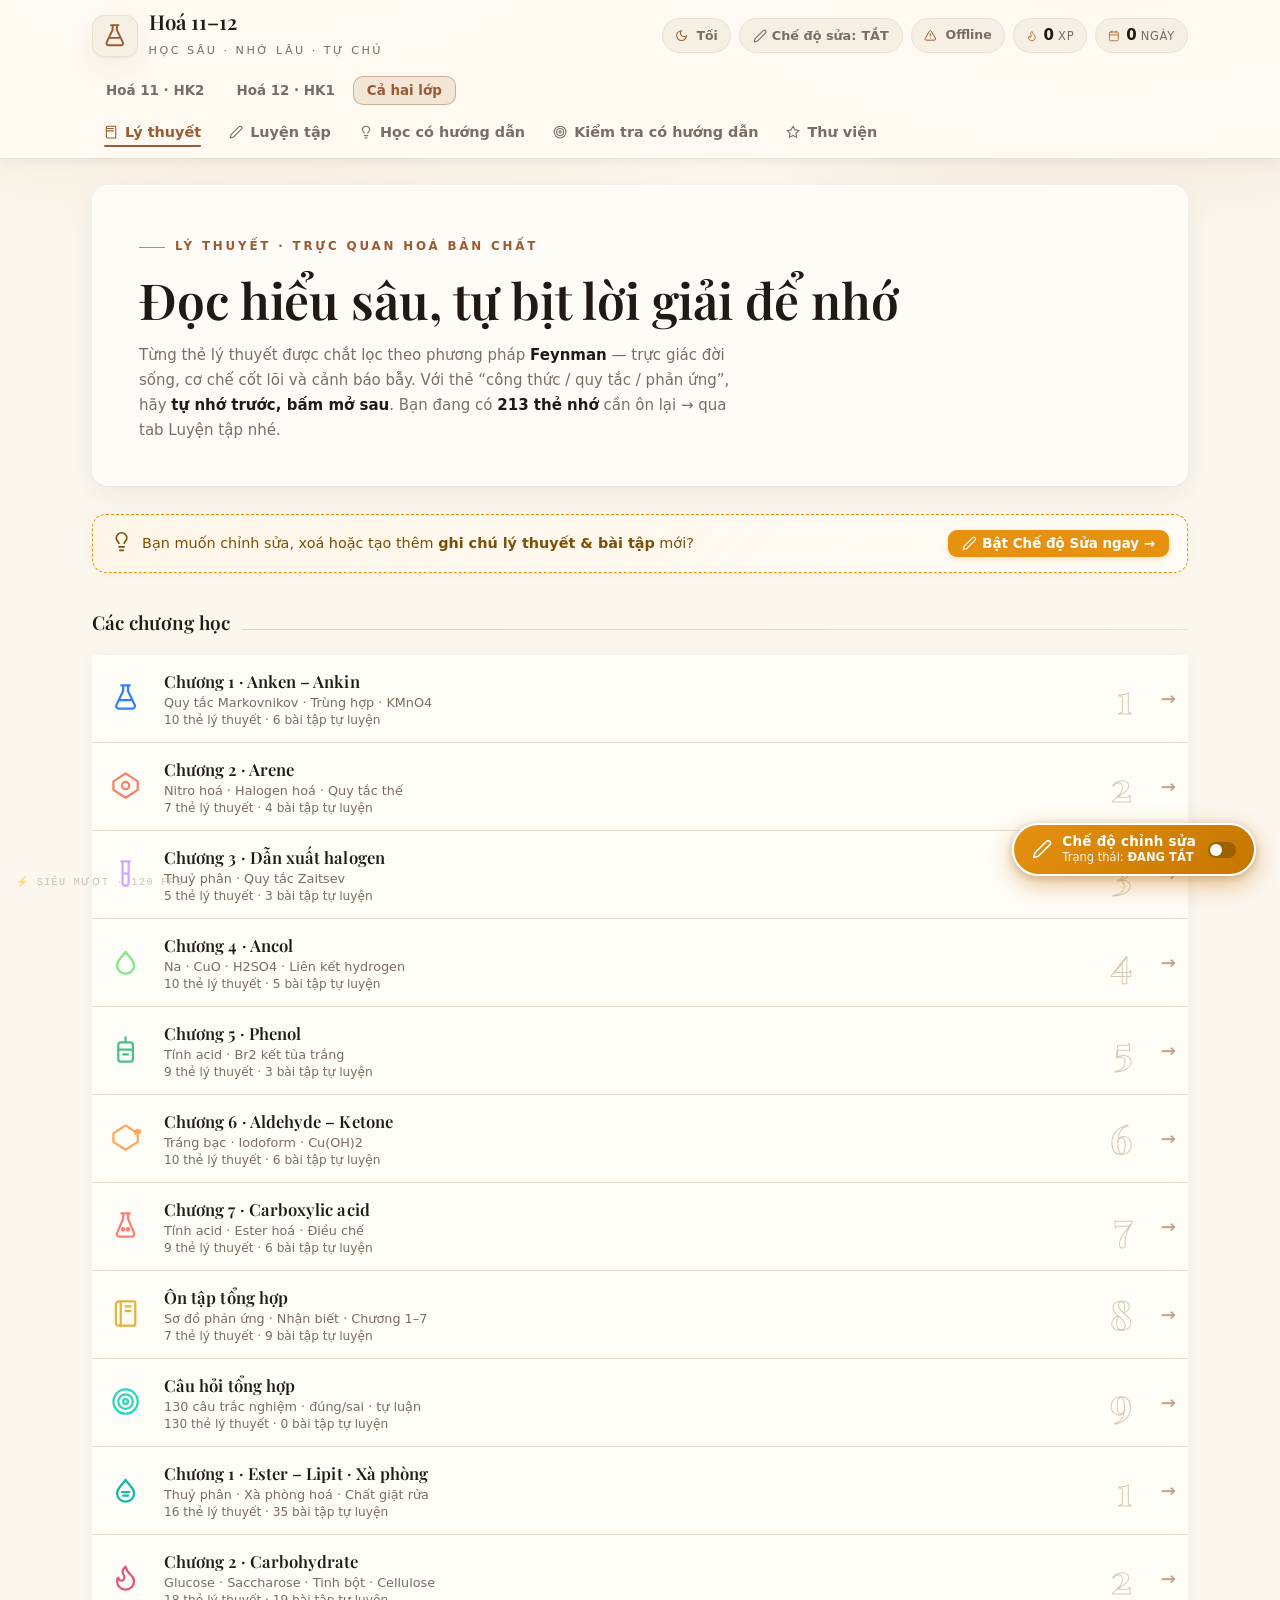
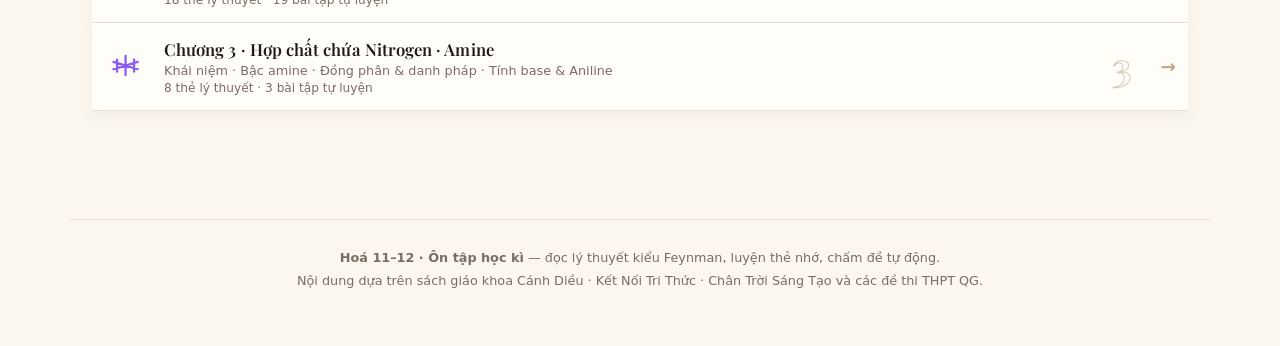
==== commit b0e0c2d2: "feat(games): hoàn thiện Giai đoạn 2 - Đấu trường 3 Mini-games Hoá học 12 tương tác - Thêm tab 'Đấu t" ====
--- a/index.html
+++ b/index.html
@@ -24,6 +24,7 @@
 <script src="js/smiles-drawer.min.js"></script>
 <script src="js/3Dmol-min.js"></script>
 <script src="js/chemlab.js"></script>
+<script src="js/games.js"></script>
 <script src="js/engine.js"></script>
 <script src="js/aurora.js"></script>
 </body>
--- a/css/style.css
+++ b/css/style.css
@@ -416,6 +416,218 @@
 .fs-fin h3{font-family:var(--font-display);margin:0 0 10px;font-size:1.4rem}
 .fs-fin .btn{margin:6px}
 
+/* ═══════════ SUPERMEMO SM-2 SPACED REPETITION SYSTEM (SRS) ═══════════ */
+.srs-stats-overview {
+  display: grid;
+  grid-template-columns: repeat(4, 1fr);
+  gap: 10px;
+  margin: 18px 0;
+}
+@media (max-width: 600px) {
+  .srs-stats-overview { grid-template-columns: repeat(2, 1fr); }
+}
+.srs-stat-box {
+  padding: 12px 10px;
+  border-radius: 12px;
+  text-align: center;
+  border: 1px solid var(--line-soft);
+  background: var(--surface);
+  display: flex;
+  flex-direction: column;
+  gap: 4px;
+  transition: transform .2s ease;
+}
+.srs-stat-box:hover { transform: translateY(-2px); }
+.srs-stat-box .srs-box-num {
+  font-size: 1.35rem;
+  font-weight: 800;
+  line-height: 1;
+}
+.srs-stat-box .srs-box-label {
+  font-size: 0.74rem;
+  color: var(--muted);
+  display: flex;
+  align-items: center;
+  justify-content: center;
+  gap: 4px;
+}
+.srs-stat-box.due .srs-box-num { color: #e11d48; }
+.srs-stat-box.new .srs-box-num { color: #6366f1; }
+.srs-stat-box.learning .srs-box-num { color: #f59e0b; }
+.srs-stat-box.mastered .srs-box-num { color: #10b981; }
+
+.srs-due-start-btn {
+  width: 100%;
+  padding: 14px 20px;
+  font-size: 0.98rem;
+  font-weight: 700;
+  border-radius: 14px;
+  background: linear-gradient(135deg, #e11d48 0%, #be123c 100%);
+  color: #fff !important;
+  border: none;
+  box-shadow: 0 4px 14px rgba(225, 29, 72, 0.35);
+  cursor: pointer;
+  display: flex;
+  align-items: center;
+  justify-content: center;
+  gap: 8px;
+  transition: transform 0.2s, box-shadow 0.2s;
+  margin-top: 14px;
+}
+.srs-due-start-btn:hover {
+  transform: translateY(-2px);
+  box-shadow: 0 6px 20px rgba(225, 29, 72, 0.45);
+}
+.srs-all-done-banner {
+  padding: 12px 16px;
+  border-radius: 12px;
+  background: rgba(16, 185, 129, 0.12);
+  border: 1px solid rgba(16, 185, 129, 0.3);
+  color: #065f46;
+  font-size: 0.92rem;
+  font-weight: 600;
+  display: flex;
+  align-items: center;
+  gap: 8px;
+  margin-top: 14px;
+}
+
+/* SRS 4-Rating Button Grid in Session */
+.srs-actions-grid {
+  display: grid;
+  grid-template-columns: repeat(4, 1fr);
+  gap: 10px;
+  margin-top: 18px;
+}
+@media (max-width: 540px) {
+  .srs-actions-grid { grid-template-columns: repeat(2, 1fr); }
+}
+.srs-rate-btn {
+  display: flex;
+  flex-direction: column;
+  align-items: center;
+  justify-content: center;
+  padding: 12px 6px;
+  border-radius: 14px;
+  background: var(--surface);
+  border: 1px solid var(--line-soft);
+  cursor: pointer;
+  transition: all 0.2s var(--ease-standard);
+  position: relative;
+  min-height: 72px;
+}
+.srs-rate-btn:hover {
+  transform: translateY(-2px);
+  box-shadow: var(--shadow-lift);
+}
+.srs-rate-btn .srs-badge {
+  position: absolute;
+  top: 6px;
+  right: 8px;
+  font-size: 0.65rem;
+  font-weight: 800;
+  width: 17px;
+  height: 17px;
+  border-radius: 50%;
+  display: flex;
+  align-items: center;
+  justify-content: center;
+}
+.srs-badge.red { background: rgba(239, 68, 68, 0.15); color: #ef4444; }
+.srs-badge.amber { background: rgba(245, 158, 11, 0.15); color: #d97706; }
+.srs-badge.green { background: rgba(16, 185, 129, 0.15); color: #10b981; }
+.srs-badge.blue { background: rgba(59, 130, 246, 0.15); color: #3b82f6; }
+
+.srs-rate-btn .srs-title {
+  font-size: 0.94rem;
+  font-weight: 750;
+  margin-bottom: 2px;
+}
+.srs-rate-btn.again .srs-title { color: #dc2626; }
+.srs-rate-btn.hard .srs-title { color: #d97706; }
+.srs-rate-btn.good .srs-title { color: #059669; }
+.srs-rate-btn.easy .srs-title { color: #2563eb; }
+
+.srs-rate-btn .srs-time {
+  font-size: 0.75rem;
+  color: var(--muted);
+  font-weight: 600;
+}
+.srs-rate-btn.again:hover { border-color: #ef4444; background: rgba(239, 68, 68, 0.06); }
+.srs-rate-btn.hard:hover { border-color: #f59e0b; background: rgba(245, 158, 11, 0.06); }
+.srs-rate-btn.good:hover { border-color: #10b981; background: rgba(16, 185, 129, 0.06); }
+.srs-rate-btn.easy:hover { border-color: #3b82f6; background: rgba(59, 130, 246, 0.06); }
+
+/* SRS Top Bar Stat Tags */
+.srs-top-stat {
+  font-weight: 700;
+  display: inline-flex;
+  align-items: center;
+  gap: 3px;
+  font-size: 0.85rem;
+}
+.srs-top-stat.red { color: #dc2626; }
+.srs-top-stat.amber { color: #d97706; }
+.srs-top-stat.green { color: #059669; }
+.srs-top-stat.blue { color: #2563eb; }
+
+/* Back card metadata */
+.flash-back-top-row {
+  display: flex;
+  justify-content: space-between;
+  align-items: center;
+  margin-bottom: 14px;
+  flex-wrap: wrap;
+  gap: 8px;
+}
+.srs-card-meta {
+  display: flex;
+  gap: 6px;
+  align-items: center;
+}
+.srs-meta-pill {
+  font-size: 0.72rem;
+  padding: 3px 8px;
+  border-radius: 999px;
+  background: var(--surface);
+  border: 1px solid var(--line-soft);
+  color: var(--muted);
+  font-weight: 600;
+}
+
+/* Session Summary */
+.srs-session-summary {
+  display: grid;
+  grid-template-columns: repeat(4, 1fr);
+  gap: 12px;
+  margin: 20px 0;
+}
+@media (max-width: 500px) {
+  .srs-session-summary { grid-template-columns: repeat(2, 1fr); }
+}
+.sss-item {
+  padding: 16px 12px;
+  border-radius: 14px;
+  background: var(--surface);
+  border: 1px solid var(--line-soft);
+  display: flex;
+  flex-direction: column;
+  gap: 4px;
+}
+.sss-item .sss-num {
+  font-size: 1.6rem;
+  font-weight: 800;
+  line-height: 1;
+}
+.sss-item .sss-lbl {
+  font-size: 0.78rem;
+  color: var(--muted);
+}
+.sss-item.red .sss-num { color: #dc2626; }
+.sss-item.amber .sss-num { color: #d97706; }
+.sss-item.green .sss-num { color: #059669; }
+.sss-item.blue .sss-num { color: #2563eb; }
+
 /* bank + tests */
 .bank-stats{display:flex;gap:20px;margin-top:14px;font-size:.86rem;color:var(--muted);flex-wrap:wrap}
 .bank-stats b{font-size:1.02rem}
@@ -917,6 +1129,7 @@
   text-transform: uppercase; letter-spacing: .1em; margin-bottom: 10px;
 }
 .guided-sec-title.hook { color: var(--accent); }
+.guided-sec-title.predict { color: #9333ea; }
 .guided-sec-title.core { color: #2e6b54; }
 .guided-sec-title.case { color: #1d4ed8; }
 .guided-sec-title.trap { color: var(--danger); }
@@ -962,6 +1175,144 @@
 }
 .checkpoint-feedback.ok { background: #edf7ec; border-left: 4px solid var(--ok); color: #1e481e; }
 .checkpoint-feedback.bad { background: #fdf1ef; border-left: 4px solid var(--danger); color: #692222; }
+
+/* ═══════════ GUIDED PREDICT-BEFORE-REVEAL (CURIOSITY GAP) ═══════════ */
+.predict-card-box {
+  background: linear-gradient(180deg, #fbf7ff 0%, #f6eeff 100%);
+  border: 1px solid #e9d5ff;
+  border-left: 4px solid #a855f7;
+  border-radius: 16px;
+  padding: 22px 24px;
+  margin-top: 10px;
+  box-shadow: 0 2px 10px rgba(168, 85, 247, 0.05);
+}
+.predict-q {
+  font-family: var(--font-display);
+  font-size: 1.08rem;
+  font-weight: 650;
+  line-height: 1.62;
+  color: #3b0764;
+  margin-bottom: 16px;
+}
+.predict-opts-grid {
+  display: grid;
+  gap: 9px;
+}
+.predict-opt-btn {
+  text-align: left;
+  background: #ffffff;
+  border: 1px solid rgba(168, 85, 247, 0.25);
+  border-radius: 12px;
+  padding: 13px 18px;
+  font-size: 0.94rem;
+  color: #3b0764;
+  cursor: pointer;
+  transition: all 0.2s var(--ease-standard);
+  display: flex;
+  align-items: baseline;
+  gap: 8px;
+  width: 100%;
+}
+.predict-opt-btn:hover:not(:disabled) {
+  border-color: #9333ea;
+  background: #fdfaff;
+  transform: translateX(3px);
+  box-shadow: 0 2px 8px rgba(147, 51, 234, 0.12);
+}
+.predict-opt-btn .p-opt-key {
+  font-weight: 800;
+  color: #9333ea;
+  min-width: 18px;
+}
+.predict-opt-btn .p-opt-text {
+  flex: 1;
+}
+.predict-opt-btn.is-correct {
+  border-color: var(--ok);
+  background: #f0fdf4;
+  color: #14532d;
+  font-weight: 600;
+}
+.predict-opt-btn.is-correct .p-opt-key { color: var(--ok); }
+.predict-opt-btn.picked.wrong {
+  border-color: #ef4444;
+  background: #fef2f2;
+  color: #7f1d1d;
+}
+.predict-opt-btn.picked.wrong .p-opt-key { color: #ef4444; }
+
+.p-badge {
+  font-size: 0.72rem;
+  font-weight: 700;
+  padding: 3px 8px;
+  border-radius: 999px;
+  display: inline-flex;
+  align-items: center;
+  gap: 4px;
+}
+.p-badge.ok { background: #dcfce7; color: #166534; }
+.p-badge.wrong { background: #fee2e2; color: #991b1b; }
+
+.predict-prompt-cue {
+  margin-top: 14px;
+  font-size: 0.84rem;
+  color: #7e22ce;
+  display: flex;
+  align-items: center;
+  gap: 6px;
+  line-height: 1.5;
+}
+.predict-feedback-box {
+  margin-top: 16px;
+  padding: 16px 20px;
+  border-radius: 14px;
+  animation: pop 0.28s var(--ease-standard);
+}
+.predict-feedback-box.ok {
+  background: #f0fdf4;
+  border: 1px solid #bbf7d0;
+  border-left: 4px solid var(--ok);
+  color: #14532d;
+}
+.predict-feedback-box.alert {
+  background: #fffbeb;
+  border: 1px solid #fde68a;
+  border-left: 4px solid #f59e0b;
+  color: #78350f;
+}
+.predict-feedback-box .pf-header {
+  display: flex;
+  align-items: center;
+  gap: 8px;
+  font-size: 0.94rem;
+  margin-bottom: 8px;
+  flex-wrap: wrap;
+}
+.pf-badge {
+  font-size: 0.72rem;
+  font-weight: 750;
+  padding: 3px 9px;
+  border-radius: 999px;
+  display: inline-flex;
+  align-items: center;
+  gap: 4px;
+  text-transform: uppercase;
+  letter-spacing: 0.04em;
+}
+.pf-badge.ok { background: #dcfce7; color: #15803d; }
+.pf-badge.alert { background: #fef3c7; color: #b45309; }
+.predict-feedback-box .pf-body {
+  font-size: 0.94rem;
+  line-height: 1.68;
+}
+.predict-feedback-box .pf-cue {
+  margin-top: 10px;
+  padding-top: 10px;
+  border-top: 1px dashed rgba(0, 0, 0, 0.1);
+  font-size: 0.85rem;
+  font-weight: 600;
+  opacity: 0.9;
+}
 
 /* ═══════════ GUIDED TESTING (KIỂM TRA CÓ HƯỚNG DẪN) ═══════════ */
 .coach-test-card {
@@ -1989,6 +2340,57 @@
   background: rgba(248, 113, 113, 0.15);
   color: #fca5a5;
 }
+html[data-theme="dark"] .srs-stat-box {
+  background: rgba(255, 255, 255, 0.04);
+  border-color: rgba(255, 255, 255, 0.08);
+}
+html[data-theme="dark"] .srs-rate-btn {
+  background: #181b20;
+  border-color: rgba(255, 255, 255, 0.1);
+}
+html[data-theme="dark"] .srs-rate-btn.again:hover {
+  background: rgba(239, 68, 68, 0.15);
+  border-color: #f87171;
+}
+html[data-theme="dark"] .srs-rate-btn.hard:hover {
+  background: rgba(245, 158, 11, 0.15);
+  border-color: #fbbf24;
+}
+html[data-theme="dark"] .srs-rate-btn.good:hover {
+  background: rgba(16, 185, 129, 0.15);
+  border-color: #34d399;
+}
+html[data-theme="dark"] .srs-rate-btn.easy:hover {
+  background: rgba(59, 130, 246, 0.15);
+  border-color: #60a5fa;
+}
+html[data-theme="dark"] .predict-card-box {
+  background: #191424;
+  border-color: #4c1d95;
+  box-shadow: none;
+}
+html[data-theme="dark"] .predict-q {
+  color: #e9d5ff;
+}
+html[data-theme="dark"] .predict-opt-btn {
+  background: #201a2e;
+  border-color: rgba(168, 85, 247, 0.3);
+  color: #f3e8ff;
+}
+html[data-theme="dark"] .predict-opt-btn:hover:not(:disabled) {
+  background: #2d2342;
+  border-color: #c084fc;
+}
+html[data-theme="dark"] .predict-feedback-box.ok {
+  background: rgba(16, 185, 129, 0.14);
+  border-color: rgba(52, 211, 153, 0.3);
+  color: #bbf7d0;
+}
+html[data-theme="dark"] .predict-feedback-box.alert {
+  background: rgba(245, 158, 11, 0.14);
+  border-color: rgba(251, 191, 36, 0.3);
+  color: #fef3c7;
+}
 html[data-theme="dark"] .checkpoint-box {
   background: #1c1916;
   border: 1px solid #3d352b;
@@ -2812,59 +3214,59 @@
 
 
 /* ═══════════════════════════════════════════════════════════════════
-   CHEMLAB VIRTUAL LABORATORY & INTERACTIVE WIDGETS
+   CHEMLAB VIRTUAL LABORATORY & FLUID INTERACTIVE WIDGETS (V2)
    ═══════════════════════════════════════════════════════════════════ */
 .chemlab-card {
-  background: linear-gradient(135deg, rgba(255, 255, 255, 0.95) 0%, rgba(248, 250, 252, 0.9) 100%);
-  border: 1px solid rgba(14, 165, 233, 0.25);
-  border-radius: 18px;
-  padding: 22px 24px;
-  margin: 22px 0 26px;
-  box-shadow: 0 8px 24px rgba(14, 165, 233, 0.08);
+  background: linear-gradient(135deg, rgba(255, 255, 255, 0.96) 0%, rgba(248, 250, 252, 0.92) 100%);
+  border: 1px solid rgba(14, 165, 233, 0.28);
+  border-radius: 20px;
+  padding: 24px 26px;
+  margin: 24px 0 28px;
+  box-shadow: 0 10px 30px rgba(14, 165, 233, 0.08);
   position: relative;
   overflow: hidden;
 }
 html[data-theme="dark"] .chemlab-card {
-  background: linear-gradient(135deg, rgba(15, 23, 42, 0.95) 0%, rgba(30, 41, 59, 0.9) 100%);
-  border-color: rgba(56, 189, 248, 0.25);
-  box-shadow: 0 8px 24px rgba(0, 0, 0, 0.4);
+  background: linear-gradient(135deg, rgba(15, 23, 42, 0.97) 0%, rgba(30, 41, 59, 0.93) 100%);
+  border-color: rgba(56, 189, 248, 0.28);
+  box-shadow: 0 10px 30px rgba(0, 0, 0, 0.45);
 }
 .chemlab-header {
   display: flex;
   justify-content: space-between;
   align-items: flex-start;
   flex-wrap: wrap;
-  gap: 12px;
-  margin-bottom: 16px;
+  gap: 14px;
+  margin-bottom: 18px;
 }
 .chemlab-badge {
   display: inline-flex;
   align-items: center;
-  gap: 6px;
+  gap: 7px;
   font-size: 0.76rem;
   font-weight: 800;
   text-transform: uppercase;
   letter-spacing: 0.08em;
   color: #0284c7;
   background: rgba(14, 165, 233, 0.12);
-  padding: 4px 10px;
+  padding: 4px 12px;
   border-radius: 999px;
-  margin-bottom: 6px;
+  margin-bottom: 8px;
 }
 html[data-theme="dark"] .chemlab-badge {
   color: #38bdf8;
-  background: rgba(56, 189, 248, 0.15);
+  background: rgba(56, 189, 248, 0.16);
 }
 .chemlab-title {
   margin: 0 0 4px;
   font-family: var(--font-display);
-  font-size: 1.15rem;
+  font-size: 1.2rem;
   font-weight: 700;
   color: var(--fg);
 }
 .chemlab-sub {
   margin: 0;
-  font-size: 0.9rem;
+  font-size: 0.92rem;
   color: var(--muted);
   line-height: 1.5;
 }
@@ -2875,273 +3277,1058 @@
 }
 .chemlab-workbench {
   display: grid;
-  grid-template-columns: 200px 1fr;
-  gap: 24px;
-  align-items: center;
-  margin: 18px 0;
-}
-@media (max-width: 720px) {
-  .chemlab-workbench { grid-template-columns: 1fr; }
+  grid-template-columns: 210px 1fr;
+  gap: 28px;
+  align-items: center;
+  margin: 20px 0;
+}
+@media (max-width: 768px) {
+  .chemlab-workbench { grid-template-columns: 1fr; gap: 20px; }
 }
 .chemlab-stage {
   display: flex;
   flex-direction: column;
   align-items: center;
-  padding: 10px 0;
+  padding: 14px 12px;
+  border-radius: 16px;
+  background: rgba(241, 245, 249, 0.45);
+  border: 1px dashed rgba(148, 163, 184, 0.35);
+  transition: all 0.25s ease;
+}
+html[data-theme="dark"] .chemlab-stage {
+  background: rgba(15, 23, 42, 0.4);
+  border-color: rgba(51, 65, 85, 0.6);
+}
+.chemlab-stage.drag-over {
+  border-color: #0284c7;
+  background: rgba(14, 165, 233, 0.12);
+  box-shadow: 0 0 24px rgba(14, 165, 233, 0.35);
+  transform: scale(1.02);
 }
 .test-tube-assembly {
   position: relative;
   width: 90px;
-  height: 220px;
+  height: 230px;
   margin: 0 auto;
   display: flex;
   flex-direction: column;
   align-items: center;
   justify-content: flex-end;
 }
+/* Dropper Pipette */
 .tube-dropper-pipette {
   position: absolute;
-  top: -15px;
+  top: -20px;
   left: 50%;
   transform: translateX(-50%);
-  width: 14px;
-  height: 40px;
+  width: 16px;
+  height: 48px;
   opacity: 0;
   pointer-events: none;
-  z-index: 10;
+  z-index: 20;
+  display: flex;
+  flex-direction: column;
+  align-items: center;
+}
+.pipette-bulb {
+  width: 14px;
+  height: 12px;
+  background: #ea580c;
+  border-radius: 6px 6px 3px 3px;
+}
+.pipette-tube {
+  width: 6px;
+  height: 26px;
+  background: rgba(226, 232, 240, 0.85);
+  border-left: 1px solid rgba(148, 163, 184, 0.5);
+  border-right: 1px solid rgba(148, 163, 184, 0.5);
+  position: relative;
+  overflow: hidden;
+}
+.pipette-fluid {
+  position: absolute;
+  bottom: 0; left: 0; right: 0;
+  height: 75%;
+  background: #38bdf8;
+  transition: background-color 0.2s ease;
 }
 .pipette-tip {
-  width: 6px;
-  height: 28px;
-  background: rgba(203, 213, 225, 0.85);
-  border-radius: 3px 3px 1px 1px;
-  margin: 0 auto;
+  width: 4px;
+  height: 8px;
+  background: rgba(203, 213, 225, 0.9);
+  border-radius: 0 0 2px 2px;
 }
 .pipette-drop {
   width: 8px;
-  height: 10px;
+  height: 11px;
   border-radius: 50% 50% 50% 50% / 60% 60% 40% 40%;
   background: #0284c7;
-  margin: 2px auto 0;
+  margin-top: 1px;
   opacity: 0;
 }
+/* Splash Ring */
+.tube-splash-ring {
+  position: absolute;
+  top: 40px;
+  left: 50%;
+  transform: translateX(-50%);
+  width: 22px;
+  height: 8px;
+  border: 2px solid #0284c7;
+  border-radius: 50%;
+  opacity: 0;
+  pointer-events: none;
+  z-index: 15;
+}
+/* Glass Tube Body with Idle Swivel & Sway */
 .test-tube-glass {
   position: relative;
   width: 58px;
-  height: 180px;
-  border: 3px solid rgba(148, 163, 184, 0.65);
+  height: 185px;
+  border: 3px solid rgba(148, 163, 184, 0.7);
   border-top: none;
   border-radius: 0 0 29px 29px;
-  background: rgba(255, 255, 255, 0.2);
-  backdrop-filter: blur(4px);
+  background: rgba(255, 255, 255, 0.22);
+  backdrop-filter: blur(5px);
   overflow: hidden;
-  box-shadow: inset 0 0 10px rgba(255, 255, 255, 0.4), 0 8px 18px rgba(0, 0, 0, 0.08);
+  box-shadow: inset 0 0 12px rgba(255, 255, 255, 0.5), 0 8px 22px rgba(0, 0, 0, 0.08);
   display: flex;
   flex-direction: column;
   justify-content: flex-end;
-  transition: all 0.4s ease;
+  transform-origin: 50% 90%;
+  animation: tubeIdleSway 5.5s ease-in-out infinite;
+  transition: all 0.4s cubic-bezier(0.16, 1, 0.3, 1);
 }
 html[data-theme="dark"] .test-tube-glass {
-  background: rgba(255, 255, 255, 0.06);
-  border-color: rgba(148, 163, 184, 0.4);
+  background: rgba(255, 255, 255, 0.07);
+  border-color: rgba(148, 163, 184, 0.45);
 }
 .test-tube-glass.mirror-on {
-  background: linear-gradient(135deg, #f8fafc 0%, #cbd5e1 50%, #ffffff 100%) !important;
-  box-shadow: inset 0 0 16px rgba(255,255,255,0.95), 0 0 20px rgba(148, 163, 184, 0.8) !important;
-  border-color: #e2e8f0 !important;
+  background: linear-gradient(135deg, #f8fafc 0%, #cbd5e1 45%, #ffffff 80%, #94a3b8 100%) !important;
+  box-shadow: inset 0 0 18px rgba(255,255,255,0.95), 0 0 24px rgba(226, 232, 240, 0.85) !important;
+  border-color: #f1f5f9 !important;
 }
 .glass-reflection {
   position: absolute;
   top: 0; left: 5px; bottom: 0; width: 6px;
-  background: linear-gradient(180deg, rgba(255,255,255,0.7) 0%, rgba(255,255,255,0.05) 100%);
+  background: linear-gradient(180deg, rgba(255,255,255,0.75) 0%, rgba(255,255,255,0.06) 100%);
   border-radius: 3px;
   pointer-events: none;
-  z-index: 5;
+  z-index: 8;
+  animation: glassLightShift 5.5s ease-in-out infinite;
+}
+.glass-sheen {
+  position: absolute;
+  top: 0; right: 5px; bottom: 0; width: 2px;
+  background: rgba(255, 255, 255, 0.3);
+  pointer-events: none;
+  z-index: 8;
+  animation: glassSheenShift 5.5s ease-in-out infinite;
 }
 .tube-graduations {
   position: absolute;
-  top: 20px; right: 4px; bottom: 40px;
+  top: 25px; right: 4px; bottom: 40px;
   display: flex; flex-direction: column; justify-content: space-between;
-  font-size: 8px; color: rgba(100, 116, 139, 0.6); font-family: monospace;
-  pointer-events: none; z-index: 4;
-}
+  font-size: 8px; color: rgba(100, 116, 139, 0.65); font-family: monospace;
+  pointer-events: none; z-index: 7;
+}
+
+/* Liquid Body with SVG Sloshing Waves */
 .tube-liquid {
   position: relative;
   width: 100%;
-  min-height: 15px;
+  min-height: 20px;
   border-radius: 0 0 26px 26px;
-  transition: height 0.4s ease, background 0.4s ease;
+  transition: background-color 0.8s ease;
   overflow: hidden;
-}
+  animation: liquidBreathe 5.5s ease-in-out infinite;
+}
+.liquid-wave-wrap {
+  position: absolute;
+  top: -8px; left: -15%; right: -15%;
+  height: 16px;
+  pointer-events: none;
+  z-index: 6;
+  transform-origin: 50% 50%;
+  animation: liquidSlosh 5.5s ease-in-out infinite;
+}
+.liquid-wave-svg {
+  width: 130%; height: 100%;
+  display: block;
+}
+.wave-path {
+  fill: inherit;
+}
+.wave-path.wave-back {
+  opacity: 0.45;
+  filter: brightness(0.82);
+  animation: waveBackMove 3.6s cubic-bezier(0.45, 0, 0.55, 1) infinite alternate;
+}
+.wave-path.wave-front {
+  opacity: 0.95;
+  animation: waveFrontMove 2.6s cubic-bezier(0.45, 0, 0.55, 1) infinite alternate;
+}
+
+/* Organic Motion Keyframes */
+@keyframes tubeIdleSway {
+  0% { transform: rotate(0deg) translateY(0); }
+  25% { transform: rotate(1.6deg) translateY(-1px) skewX(0.4deg); }
+  50% { transform: rotate(0deg) translateY(0); }
+  75% { transform: rotate(-1.6deg) translateY(-1px) skewX(-0.4deg); }
+  100% { transform: rotate(0deg) translateY(0); }
+}
+@keyframes glassLightShift {
+  0% { left: 5px; opacity: 0.75; width: 6px; }
+  25% { left: 9px; opacity: 0.95; width: 7px; }
+  50% { left: 5px; opacity: 0.75; width: 6px; }
+  75% { left: 2px; opacity: 0.6; width: 5px; }
+  100% { left: 5px; opacity: 0.75; width: 6px; }
+}
+@keyframes glassSheenShift {
+  0% { right: 5px; opacity: 0.3; }
+  25% { right: 3px; opacity: 0.15; }
+  50% { right: 5px; opacity: 0.3; }
+  75% { right: 8px; opacity: 0.5; }
+  100% { right: 5px; opacity: 0.3; }
+}
+@keyframes liquidSlosh {
+  0% { transform: rotate(0deg) scaleY(1); }
+  25% { transform: rotate(-2.4deg) scaleY(1.2) translateY(-0.5px); }
+  50% { transform: rotate(0deg) scaleY(1); }
+  75% { transform: rotate(2.4deg) scaleY(1.2) translateY(-0.5px); }
+  100% { transform: rotate(0deg) scaleY(1); }
+}
+@keyframes waveBackMove {
+  0% { transform: translateX(0); }
+  100% { transform: translateX(-15%); }
+}
+@keyframes waveFrontMove {
+  0% { transform: translateX(-15%); }
+  100% { transform: translateX(0); }
+}
+@keyframes liquidBreathe {
+  0% { transform: scaleY(1); }
+  25% { transform: scaleY(1.008); }
+  50% { transform: scaleY(1); }
+  75% { transform: scaleY(0.992); }
+  100% { transform: scaleY(1); }
+}
+
 .tube-layer-top {
   position: absolute;
   top: 0; left: 0; right: 0;
-  border-bottom: 2px dashed rgba(255,255,255,0.7);
-  z-index: 3;
+  border-bottom: 2px dashed rgba(255,255,255,0.75);
+  z-index: 5;
+  transition: all 0.5s ease;
 }
 .layer-tag {
-  font-size: 8px; font-weight: 700; color: #713f12; background: rgba(254, 240, 138, 0.95);
-  padding: 1px 4px; border-radius: 4px; position: absolute; right: 2px; top: 2px;
+  font-size: 8px; font-weight: 800; color: #713f12; background: rgba(254, 240, 138, 0.95);
+  padding: 1px 5px; border-radius: 4px; position: absolute; right: 2px; top: 2px;
 }
 .tube-precipitate {
   position: absolute;
   bottom: 0; left: 0; right: 0;
-  height: 20px;
+  height: 22px;
   border-radius: 0 0 26px 26px;
-  opacity: 0.95;
-  box-shadow: 0 -2px 6px rgba(0,0,0,0.1);
-  z-index: 2;
-}
-.tube-bubbles {
+  opacity: 0.96;
+  box-shadow: 0 -2px 6px rgba(0,0,0,0.12);
+  z-index: 4;
+}
+.tube-particle-layer {
   position: absolute;
   inset: 0;
   pointer-events: none;
-  z-index: 2;
-}
-.tube-bubbles span {
+  z-index: 4;
+  overflow: hidden;
+}
+.precip-flake {
   position: absolute;
-  bottom: 4px;
-  width: 5px; height: 5px;
+  width: 4px; height: 4px;
   border-radius: 50%;
-  background: rgba(255, 255, 255, 0.85);
-  animation: bubbleUp 1.4s infinite ease-in;
-}
-.tube-bubbles span:nth-child(1) { left: 20%; animation-delay: 0.1s; }
-.tube-bubbles span:nth-child(2) { left: 45%; animation-delay: 0.5s; width: 4px; height: 4px; }
-.tube-bubbles span:nth-child(3) { left: 65%; animation-delay: 0.9s; }
-.tube-bubbles span:nth-child(4) { left: 80%; animation-delay: 0.3s; width: 6px; height: 6px; }
-@keyframes bubbleUp {
-  0% { transform: translateY(0) scale(0.6); opacity: 0; }
-  50% { opacity: 0.8; }
-  100% { transform: translateY(-70px) scale(1.3); opacity: 0; }
+  box-shadow: 0 0 3px rgba(255,255,255,0.8);
 }
 .tube-stand-base {
-  width: 80px; height: 10px;
+  width: 84px; height: 12px;
   background: #cbd5e1;
-  border-radius: 5px;
-  margin-top: 4px;
-  box-shadow: 0 2px 4px rgba(0,0,0,0.1);
+  border-radius: 6px;
+  margin-top: 5px;
+  box-shadow: 0 3px 6px rgba(0,0,0,0.12);
 }
 html[data-theme="dark"] .tube-stand-base { background: #334155; }
 .tube-status-bar {
-  display: flex; gap: 8px; margin-top: 10px;
+  display: flex; gap: 8px; margin-top: 12px;
 }
 .status-pill {
   font-size: 0.78rem; font-weight: 700;
-  padding: 3px 8px; border-radius: 6px;
+  padding: 4px 10px; border-radius: 8px;
   background: var(--surface); border: 1px solid var(--line);
   color: var(--fg);
-}
+  display: inline-flex; align-items: center; gap: 5px;
+}
+.tube-drop-hint {
+  font-size: 0.72rem; color: var(--muted); margin-top: 6px;
+  display: flex; align-items: center; gap: 4px;
+}
+/* Reagents Shelf & Cards */
 .ctrl-sec-title {
-  font-size: 0.74rem; font-weight: 800; text-transform: uppercase;
+  font-size: 0.76rem; font-weight: 800; text-transform: uppercase;
   letter-spacing: 0.08em; color: var(--muted); margin-bottom: 8px;
 }
-.chemlab-reagents-grid {
+.chemlab-reagents-shelf {
   display: grid;
   grid-template-columns: repeat(auto-fill, minmax(210px, 1fr));
-  gap: 8px;
-}
-.chemlab-reagent-btn {
-  display: flex;
-  align-items: center;
-  gap: 8px;
-  padding: 9px 12px;
+  gap: 10px;
+}
+.chemlab-reagent-card {
   background: var(--surface);
   border: 1px solid var(--line);
-  border-radius: 10px;
+  border-radius: 12px;
+  padding: 10px 12px;
+  cursor: grab;
+  transition: all 0.2s cubic-bezier(0.16, 1, 0.3, 1);
+  display: flex;
+  flex-direction: column;
+  gap: 6px;
+  user-select: none;
+}
+.chemlab-reagent-card:hover {
+  border-color: var(--rg-color);
+  background: rgba(14, 165, 233, 0.04);
+  transform: translateY(-2px);
+  box-shadow: 0 6px 14px rgba(0,0,0,0.06);
+}
+.chemlab-reagent-card.dragging {
+  opacity: 0.5;
+  transform: scale(0.95);
+}
+.rg-card-head {
+  display: flex;
+  align-items: center;
+  gap: 8px;
+}
+.rg-grip {
+  color: var(--muted);
+  opacity: 0.5;
+  cursor: grab;
+  flex-shrink: 0;
+}
+.rg-bottle-badge {
+  width: 22px; height: 22px; border-radius: 6px;
+  display: flex; align-items: center; justify-content: center;
+  color: #ffffff; flex-shrink: 0;
+}
+.rg-bottle-badge svg {
+  width: 14px; height: 14px; stroke: #ffffff;
+}
+.rg-name {
+  font-size: 0.88rem; line-height: 1.3; color: var(--fg);
+}
+.rg-desc {
+  font-size: 0.78rem; color: var(--muted); line-height: 1.4;
+}
+.rg-card-foot {
+  margin-top: 2px;
+}
+.chemlab-add-btn {
+  width: 100%;
+  display: inline-flex;
+  align-items: center;
+  justify-content: center;
+  gap: 6px;
+  padding: 6px 10px;
+  border-radius: 8px;
+  background: rgba(14, 165, 233, 0.1);
+  border: 1px solid rgba(14, 165, 233, 0.25);
+  color: #0284c7;
+  font-size: 0.82rem;
+  font-weight: 700;
   cursor: pointer;
-  font-size: 0.88rem;
-  font-weight: 600;
-  color: var(--fg);
-  transition: all 0.18s ease;
-  text-align: left;
-}
-.chemlab-reagent-btn:hover {
-  border-color: var(--rg-color);
-  background: rgba(14, 165, 233, 0.08);
-  transform: translateY(-1px);
-  box-shadow: 0 3px 8px rgba(0,0,0,0.06);
-}
-.rg-dot {
-  width: 10px; height: 10px; border-radius: 50%; flex-shrink: 0;
-}
-.rg-name { flex: 1; line-height: 1.3; }
-.rg-drop-pill {
-  font-size: 0.72rem; font-weight: 700; color: #0284c7;
-  background: rgba(14, 165, 233, 0.12); padding: 2px 6px; border-radius: 6px;
-}
-html[data-theme="dark"] .rg-drop-pill {
-  color: #38bdf8; background: rgba(56, 189, 248, 0.15);
+  transition: all 0.15s ease;
+}
+.chemlab-add-btn:hover {
+  background: #0284c7;
+  color: #ffffff;
+}
+html[data-theme="dark"] .chemlab-add-btn {
+  background: rgba(56, 189, 248, 0.14);
+  border-color: rgba(56, 189, 248, 0.3);
+  color: #38bdf8;
+}
+html[data-theme="dark"] .chemlab-add-btn:hover {
+  background: #0284c7;
+  color: #ffffff;
 }
 .chemlab-tools-row {
   display: flex; gap: 8px; flex-wrap: wrap; margin-top: 6px;
 }
 .chemlab-tool-btn {
   font-size: 0.84rem !important;
-}
+  display: inline-flex; align-items: center; gap: 6px;
+}
+/* Observation Log */
 .chemlab-log-box {
-  margin-top: 16px;
-  padding: 14px 18px;
-  border-radius: 12px;
-  font-size: 0.92rem;
+  margin-top: 18px;
+  padding: 16px 20px;
+  border-radius: 14px;
+  font-size: 0.94rem;
   line-height: 1.6;
   border: 1px solid var(--line);
+  transition: all 0.3s ease;
 }
 .chemlab-log-box.success {
-  background: #f0fdf4; border-color: rgba(34, 197, 94, 0.3); color: #166534;
+  background: #f0fdf4; border-color: rgba(34, 197, 94, 0.35); color: #166534;
 }
 .chemlab-log-box.warn {
-  background: #fffbeb; border-color: rgba(245, 158, 11, 0.3); color: #92400e;
+  background: #fffbeb; border-color: rgba(245, 158, 11, 0.35); color: #92400e;
 }
 .chemlab-log-box.info {
-  background: #f0f9ff; border-color: rgba(14, 165, 233, 0.3); color: #0369a1;
+  background: #f0f9ff; border-color: rgba(14, 165, 233, 0.35); color: #0369a1;
 }
 html[data-theme="dark"] .chemlab-log-box.success {
-  background: rgba(34, 197, 94, 0.14); color: #bbf7d0; border-color: rgba(74, 222, 128, 0.3);
+  background: rgba(34, 197, 94, 0.15); color: #bbf7d0; border-color: rgba(74, 222, 128, 0.35);
 }
 html[data-theme="dark"] .chemlab-log-box.warn {
-  background: rgba(245, 158, 11, 0.14); color: #fde68a; border-color: rgba(251, 191, 36, 0.3);
+  background: rgba(245, 158, 11, 0.15); color: #fde68a; border-color: rgba(251, 191, 36, 0.35);
 }
 html[data-theme="dark"] .chemlab-log-box.info {
-  background: rgba(14, 165, 233, 0.14); color: #bae6fd; border-color: rgba(56, 189, 248, 0.3);
+  background: rgba(14, 165, 233, 0.15); color: #bae6fd; border-color: rgba(56, 189, 248, 0.35);
 }
 .log-head {
-  display: flex; align-items: center; gap: 8px; font-size: 0.95rem; margin-bottom: 4px;
+  display: flex; align-items: center; gap: 8px; font-size: 0.98rem; margin-bottom: 4px;
 }
 .log-rxn {
   margin-top: 8px; padding-top: 8px; border-top: 1px dashed rgba(0,0,0,0.1);
-  font-size: 0.88rem;
+  font-size: 0.9rem;
 }
 .log-rxn code {
-  display: inline-block; background: rgba(0,0,0,0.06); padding: 2px 6px; border-radius: 4px; font-weight: 600;
-}
-html[data-theme="dark"] .log-rxn code { background: rgba(255,255,255,0.1); }
-
+  display: inline-block; background: rgba(0,0,0,0.06); padding: 3px 8px; border-radius: 6px; font-weight: 600;
+}
+html[data-theme="dark"] .log-rxn code { background: rgba(255,255,255,0.12); }
+/* ChemLab Vector Icons */
+.chemlab-ico {
+  width: 17px; height: 17px; display: inline-block; vertical-align: middle; flex-shrink: 0;
+}
 /* Molecule Viewer Modal */
 .chemlab-modal-overlay {
   position: fixed; top: 0; left: 0; right: 0; bottom: 0;
-  background: rgba(0, 0, 0, 0.65);
-  backdrop-filter: blur(4px);
+  background: rgba(0, 0, 0, 0.68);
+  backdrop-filter: blur(5px);
   display: flex; align-items: center; justify-content: center;
   z-index: 10000; padding: 20px;
-  animation: fadeInModal 0.2s ease-out;
+  animation: fadeInModal 0.22s ease-out;
 }
 .chemlab-modal-card {
   background: var(--surface);
   border: 1px solid var(--line);
-  border-radius: 18px;
-  max-width: 520px; width: 100%;
-  padding: 22px 24px;
-  box-shadow: 0 20px 40px rgba(0,0,0,0.3);
+  border-radius: 20px;
+  max-width: 540px; width: 100%;
+  padding: 24px 26px;
+  box-shadow: 0 24px 48px rgba(0,0,0,0.35);
 }
 .modal-header {
   display: flex; justify-content: space-between; align-items: flex-start;
+  margin-bottom: 18px;
+}
+.modal-close-btn {
+  font-size: 1.2rem !important; padding: 4px 8px !important; cursor: pointer;
+}
+@keyframes fadeInModal {
+  from { opacity: 0; transform: scale(0.95); }
+  to { opacity: 1; transform: scale(1); }
+}
+
+/* ═══════════ CHEMISTRY MINI-GAMES ARENA ═══════════ */
+.chem-games-arena {
+  max-width: 960px;
+  margin: 0 auto;
+  padding: 8px 0 40px;
+}
+.arena-header {
+  margin-bottom: 24px;
+}
+.arena-title-row h2 {
+  font-size: 1.45rem;
+  display: flex;
+  align-items: center;
+  gap: 8px;
+  margin-bottom: 6px;
+  color: var(--fg);
+}
+.arena-nav-chips {
+  display: flex;
+  gap: 8px;
+  flex-wrap: wrap;
+  margin-top: 14px;
+}
+.arena-chip {
+  display: inline-flex;
+  align-items: center;
+  gap: 8px;
+  padding: 8px 16px;
+  border-radius: 9999px;
+  font-size: 0.88rem;
+  font-weight: 600;
+  background: var(--surface);
+  border: 1px solid var(--line);
+  color: var(--muted);
+  cursor: pointer;
+  transition: all 0.2s cubic-bezier(0.16, 1, 0.3, 1);
+}
+.arena-chip:hover {
+  color: var(--fg);
+  border-color: var(--primary);
+  transform: translateY(-1px);
+}
+.arena-chip.active {
+  background: var(--primary);
+  color: #fff;
+  border-color: var(--primary);
+  box-shadow: 0 4px 12px rgba(176, 111, 58, 0.28);
+}
+
+/* Hub View */
+.game-hub-grid {
+  display: grid;
+  grid-template-columns: repeat(auto-fit, minmax(280px, 1fr));
+  gap: 20px;
+}
+.game-hub-card {
+  background: var(--surface);
+  border: 1px solid var(--line);
+  border-radius: 18px;
+  padding: 24px;
+  display: flex;
+  flex-direction: column;
+  justify-content: space-between;
+  gap: 14px;
+  transition: transform 0.22s, box-shadow 0.22s, border-color 0.22s;
+}
+.game-hub-card:hover {
+  transform: translateY(-3px);
+  box-shadow: 0 12px 28px rgba(0,0,0,0.08);
+  border-color: var(--primary);
+}
+.gh-badge {
+  display: inline-flex;
+  align-items: center;
+  gap: 6px;
+  font-size: 0.78rem;
+  font-weight: 700;
+  text-transform: uppercase;
+  letter-spacing: 0.5px;
+  padding: 4px 10px;
+  border-radius: 6px;
+  width: fit-content;
+}
+.gh-badge.chain {
+  background: rgba(59, 130, 246, 0.12);
+  color: #2563eb;
+}
+.gh-badge.match {
+  background: rgba(245, 158, 11, 0.15);
+  color: #d97706;
+}
+.gh-badge.detective {
+  background: rgba(139, 92, 246, 0.12);
+  color: #7c3aed;
+}
+.game-hub-card h3 {
+  font-size: 1.25rem;
+  font-weight: 700;
+  margin: 0;
+  color: var(--fg);
+}
+.game-hub-card p {
+  font-size: 0.92rem;
+  color: var(--muted);
+  line-height: 1.5;
+  margin: 0;
+  flex-grow: 1;
+}
+.gh-stats {
+  display: flex;
+  justify-content: space-between;
+  align-items: center;
+  padding-top: 10px;
+  border-top: 1px dashed var(--line);
+  font-size: 0.82rem;
+  font-weight: 600;
+  color: var(--muted);
+}
+.game-ico {
+  width: 18px;
+  height: 18px;
+  display: inline-block;
+  vertical-align: middle;
+  flex-shrink: 0;
+}
+
+/* Sub-game Top Bar */
+.game-view .gv-top-bar {
+  display: flex;
+  justify-content: space-between;
+  align-items: center;
+  margin-bottom: 20px;
+  gap: 12px;
+  flex-wrap: wrap;
+}
+
+/* 1. Chain Reaction Game */
+.chain-game-box,
+.match-game-box,
+.detective-game-box {
+  background: var(--surface);
+  border: 1px solid var(--line);
+  border-radius: 20px;
+  padding: 26px;
+  box-shadow: 0 4px 20px rgba(0,0,0,0.04);
+}
+.cgb-header,
+.mgb-top-stats,
+.dgb-header {
+  margin-bottom: 20px;
+}
+.cgb-header h3,
+.mgb-top-stats h3,
+.dgb-header h3 {
+  font-size: 1.25rem;
+  font-weight: 700;
+  color: var(--fg);
+  display: flex;
+  align-items: center;
+  gap: 8px;
+  margin: 0 0 4px;
+}
+.chain-steps-list {
+  display: flex;
+  flex-direction: column;
+  gap: 4px;
+}
+.chain-step-card {
+  display: flex;
+  align-items: center;
+  gap: 14px;
+  padding: 14px 18px;
+  border-radius: 14px;
+  background: var(--card-bg, rgba(0,0,0,0.02));
+  border: 1.5px solid var(--line);
+  transition: all 0.2s ease;
+}
+.chain-step-card:hover {
+  border-color: rgba(176, 111, 58, 0.5);
+}
+.chain-step-card.correct {
+  border-color: #22c55e;
+  background: rgba(34, 197, 94, 0.08);
+}
+.chain-step-card.wrong {
+  border-color: #ef4444;
+  background: rgba(239, 68, 68, 0.08);
+}
+.csc-pos {
+  width: 28px;
+  height: 28px;
+  border-radius: 8px;
+  background: var(--line);
+  display: flex;
+  align-items: center;
+  justify-content: center;
+  font-weight: 700;
+  font-size: 0.9rem;
+  flex-shrink: 0;
+}
+.chain-step-card.correct .csc-pos {
+  background: #22c55e;
+  color: #fff;
+}
+.chain-step-card.wrong .csc-pos {
+  background: #ef4444;
+  color: #fff;
+}
+.csc-content {
+  flex-grow: 1;
+}
+.csc-label {
+  font-weight: 700;
+  font-size: 0.98rem;
+  color: var(--fg);
+  margin-bottom: 2px;
+}
+.csc-desc {
+  font-size: 0.86rem;
+  color: var(--muted);
+}
+.csc-actions {
+  display: flex;
+  flex-direction: column;
+  gap: 4px;
+  flex-shrink: 0;
+}
+.csc-btn {
+  width: 30px;
+  height: 30px;
+  border-radius: 8px;
+  border: 1px solid var(--line);
+  background: var(--surface);
+  color: var(--fg);
+  display: flex;
+  align-items: center;
+  justify-content: center;
+  cursor: pointer;
+  transition: all 0.15s ease;
+  padding: 0;
+}
+.csc-btn:hover:not(:disabled) {
+  background: var(--primary);
+  color: #fff;
+  border-color: var(--primary);
+}
+.csc-btn:disabled {
+  opacity: 0.25;
+  cursor: not-allowed;
+}
+.chain-connector {
+  display: flex;
+  justify-content: center;
+  align-items: center;
+  height: 18px;
+  color: var(--muted);
+  opacity: 0.45;
+}
+.chain-connector.active {
+  color: #22c55e;
+  opacity: 1;
+}
+.chain-feedback {
+  margin-top: 20px;
+  padding: 16px 20px;
+  border-radius: 14px;
+  font-size: 0.92rem;
+  line-height: 1.55;
+}
+.chain-feedback.ok {
+  background: rgba(34, 197, 94, 0.1);
+  border-left: 4px solid #22c55e;
+  color: #166534;
+}
+.chain-feedback.bad {
+  background: rgba(239, 68, 68, 0.1);
+  border-left: 4px solid #ef4444;
+  color: #991b1b;
+}
+
+/* 2. Reagent Matcher Game */
+.mgb-top-stats {
+  display: flex;
+  justify-content: space-between;
+  align-items: center;
+  flex-wrap: wrap;
+  gap: 12px;
+}
+.mgb-score-pill {
+  display: flex;
+  align-items: center;
+  gap: 10px;
+  font-size: 0.92rem;
+}
+.combo-pill {
+  display: inline-flex;
+  align-items: center;
+  gap: 5px;
+  background: linear-gradient(135deg, #f59e0b, #ef4444);
+  color: #fff;
+  padding: 3px 10px;
+  border-radius: 9999px;
+  font-weight: 700;
+  font-size: 0.82rem;
+  animation: pulseCombo 1.2s infinite;
+}
+@keyframes pulseCombo {
+  0%, 100% { transform: scale(1); }
+  50% { transform: scale(1.06); }
+}
+.match-victory-box {
+  background: rgba(34, 197, 94, 0.12);
+  border: 1.5px solid #22c55e;
+  border-radius: 14px;
+  padding: 20px;
+  text-align: center;
+  margin-bottom: 20px;
+  animation: fadeInModal 0.3s ease;
+}
+.match-columns-grid {
+  display: grid;
+  grid-template-columns: 1fr 1fr;
+  gap: 20px;
+}
+.match-col-title {
+  font-weight: 700;
+  font-size: 0.9rem;
+  color: var(--muted);
+  margin-bottom: 12px;
+  display: flex;
+  align-items: center;
+  gap: 6px;
+}
+.match-cards-stack {
+  display: flex;
+  flex-direction: column;
+  gap: 10px;
+}
+.match-card-item {
+  display: flex;
+  align-items: center;
+  gap: 12px;
+  padding: 14px 16px;
+  border-radius: 12px;
+  border: 1.5px solid var(--line);
+  background: var(--surface);
+  color: var(--fg);
+  text-align: left;
+  cursor: pointer;
+  transition: all 0.18s cubic-bezier(0.16, 1, 0.3, 1);
+  width: 100%;
+  font-size: 0.92rem;
+  font-weight: 600;
+  line-height: 1.45;
+}
+.match-card-item:hover:not(:disabled) {
+  border-color: var(--primary);
+  transform: translateY(-2px);
+  box-shadow: 0 4px 12px rgba(0,0,0,0.06);
+}
+.match-card-item.selected {
+  border-color: #3b82f6;
+  background: rgba(59, 130, 246, 0.1);
+  color: #1d4ed8;
+  box-shadow: 0 0 0 3px rgba(59, 130, 246, 0.25);
+  transform: scale(1.02);
+}
+.match-card-item.matched {
+  border-color: #22c55e;
+  background: rgba(34, 197, 94, 0.08);
+  color: #15803d;
+  opacity: 0.7;
+  cursor: default;
+}
+.mci-icon {
+  flex-shrink: 0;
+  color: var(--primary);
+}
+.mci-text {
+  flex-grow: 1;
+}
+
+/* 3. Chemical Detective Game */
+.dgb-header {
+  display: flex;
+  justify-content: space-between;
+  align-items: flex-start;
+  flex-wrap: wrap;
+  gap: 12px;
+}
+.bounty-pill {
+  display: inline-flex;
+  align-items: center;
+  gap: 6px;
+  background: rgba(245, 158, 11, 0.15);
+  border: 1px solid rgba(245, 158, 11, 0.4);
+  color: #b45309;
+  padding: 6px 14px;
+  border-radius: 9999px;
+  font-weight: 700;
+  font-size: 0.88rem;
+}
+.detective-clues-list {
+  display: flex;
+  flex-direction: column;
+  gap: 12px;
+  margin-bottom: 20px;
+}
+.detective-clue-card {
+  border-radius: 14px;
+  padding: 14px 18px;
+  border: 1.5px solid var(--line);
+  transition: all 0.2s ease;
+}
+.detective-clue-card.revealed {
+  background: var(--surface);
+  border-color: var(--line);
+}
+.detective-clue-card.locked {
+  background: rgba(0,0,0,0.02);
+  border-style: dashed;
+  opacity: 0.65;
+}
+.dcc-head {
+  display: flex;
+  justify-content: space-between;
+  align-items: center;
+  margin-bottom: 8px;
+  font-weight: 700;
+  font-size: 0.88rem;
+}
+.dcc-badge {
+  display: inline-flex;
+  align-items: center;
+  gap: 6px;
+  color: var(--primary);
+}
+.dcc-lock {
+  display: inline-flex;
+  align-items: center;
+  gap: 4px;
+  font-size: 0.78rem;
+  color: var(--muted);
+}
+.dcc-body {
+  font-size: 0.93rem;
+  color: var(--fg);
+  line-height: 1.55;
+}
+.dcc-teaser {
+  font-size: 0.86rem;
+  color: var(--muted);
+  font-style: italic;
+}
+.detective-guess-area {
+  margin-top: 24px;
+  padding-top: 20px;
+  border-top: 1px solid var(--line);
+}
+.detective-guess-area h4 {
+  font-size: 1.05rem;
+  font-weight: 700;
+  margin-bottom: 14px;
+  display: flex;
+  align-items: center;
+  gap: 8px;
+}
+.suspects-grid {
+  display: grid;
+  grid-template-columns: repeat(auto-fit, minmax(200px, 1fr));
+  gap: 10px;
   margin-bottom: 16px;
 }
-.modal-close-btn {
-  font-size: 1.4rem !important; line-height: 1; padding: 4px 8px !important; cursor: pointer;
-}
-@keyframes fadeInModal {
-  from { opacity: 0; transform: scale(0.96); }
-  to { opacity: 1; transform: scale(1); }
-}
+.suspect-opt-btn {
+  padding: 14px;
+  border-radius: 12px;
+  border: 1.5px solid var(--line);
+  background: var(--surface);
+  color: var(--fg);
+  cursor: pointer;
+  text-align: center;
+  font-size: 1rem;
+  transition: all 0.18s ease;
+}
+.suspect-opt-btn:hover:not(:disabled) {
+  border-color: var(--primary);
+  background: rgba(176, 111, 58, 0.06);
+  transform: translateY(-2px);
+}
+.suspect-opt-btn.is-correct {
+  border-color: #22c55e;
+  background: rgba(34, 197, 94, 0.15);
+  color: #166534;
+  font-weight: 700;
+}
+.suspect-opt-btn.is-wrong {
+  border-color: #ef4444;
+  background: rgba(239, 68, 68, 0.12);
+  color: #991b1b;
+  text-decoration: line-through;
+  opacity: 0.7;
+}
+.detective-verdict {
+  padding: 20px;
+  border-radius: 16px;
+  margin-top: 16px;
+}
+.detective-verdict.ok {
+  background: rgba(34, 197, 94, 0.1);
+  border: 1.5px solid #22c55e;
+  color: #166534;
+}
+.detective-verdict.bad {
+  background: rgba(239, 68, 68, 0.1);
+  border: 1.5px solid #ef4444;
+  color: #991b1b;
+}
+.dv-head {
+  font-size: 1.05rem;
+  margin-bottom: 8px;
+  display: flex;
+  align-items: center;
+  gap: 8px;
+}
+.dv-formula {
+  font-size: 1.05rem;
+  margin-bottom: 6px;
+}
+.dv-sum {
+  font-size: 0.92rem;
+  line-height: 1.55;
+}
+
+/* ═══════════ DARK THEME RULES FOR MINI-GAMES ═══════════ */
+html[data-theme="dark"] .chain-step-card.correct {
+  color: #86efac;
+  background: rgba(34, 197, 94, 0.12);
+}
+html[data-theme="dark"] .chain-step-card.wrong {
+  color: #fca5a5;
+  background: rgba(239, 68, 68, 0.12);
+}
+html[data-theme="dark"] .chain-feedback.ok {
+  color: #86efac;
+  background: rgba(34, 197, 94, 0.12);
+}
+html[data-theme="dark"] .chain-feedback.bad {
+  color: #fca5a5;
+  background: rgba(239, 68, 68, 0.12);
+}
+html[data-theme="dark"] .match-card-item.selected {
+  color: #93c5fd;
+  background: rgba(59, 130, 246, 0.18);
+}
+html[data-theme="dark"] .match-card-item.matched {
+  color: #86efac;
+  background: rgba(34, 197, 94, 0.12);
+}
+html[data-theme="dark"] .bounty-pill {
+  color: #fcd34d;
+  background: rgba(245, 158, 11, 0.2);
+}
+html[data-theme="dark"] .suspect-opt-btn.is-correct {
+  color: #86efac;
+  background: rgba(34, 197, 94, 0.18);
+}
+html[data-theme="dark"] .suspect-opt-btn.is-wrong {
+  color: #fca5a5;
+  background: rgba(239, 68, 68, 0.18);
+}
+html[data-theme="dark"] .detective-verdict.ok {
+  color: #86efac;
+  background: rgba(34, 197, 94, 0.12);
+}
+html[data-theme="dark"] .detective-verdict.bad {
+  color: #fca5a5;
+  background: rgba(239, 68, 68, 0.12);
+}
+html[data-theme="dark"] .detective-clue-card.locked {
+  background: rgba(255,255,255,0.02);
+}
+
+/* ═══════════ RESPONSIVE ADAPTATIONS ═══════════ */
+@media (max-width: 768px) {
+  .match-columns-grid {
+    grid-template-columns: 1fr;
+  }
+  .suspects-grid {
+    grid-template-columns: 1fr 1fr;
+  }
+  .chain-step-card {
+    padding: 10px 12px;
+    gap: 10px;
+  }
+}
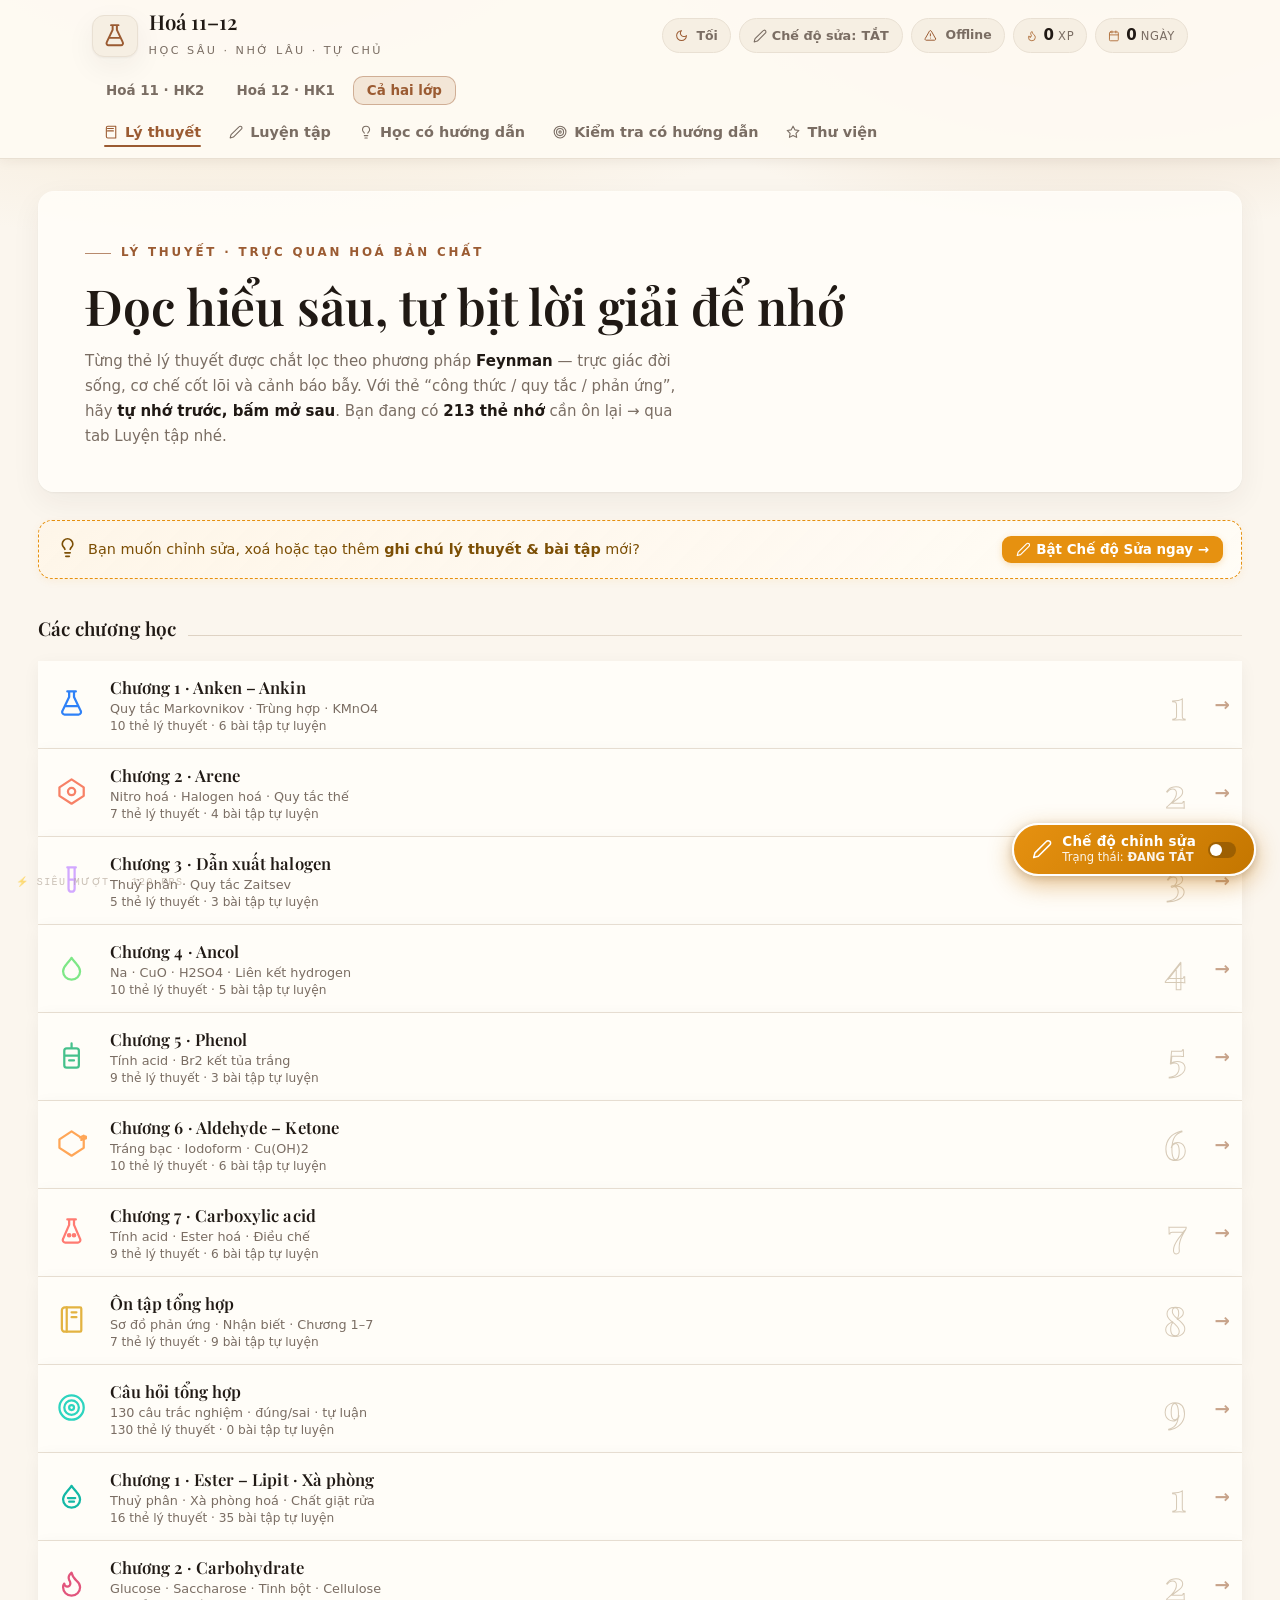
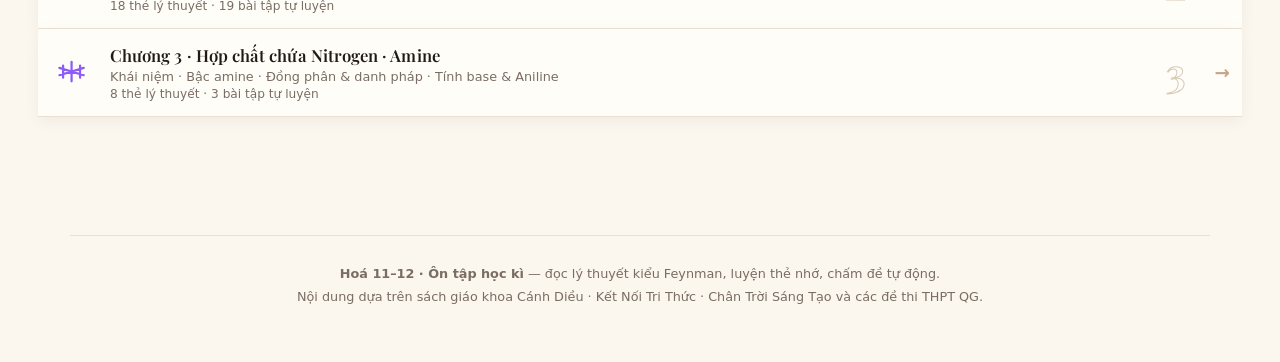
==== commit 5086019b: "feat(mobile): mobile-first architecture with bottom navigation, streamlined header and compact lab d" ====
--- a/index.html
+++ b/index.html
@@ -2,7 +2,7 @@
 <html lang="vi">
 <head>
 <meta charset="utf-8">
-<meta name="viewport" content="width=device-width, initial-scale=1">
+<meta name="viewport" content="width=device-width, initial-scale=1, viewport-fit=cover">
 <title>Hoá 11–12 · Ôn tập học kì — Cùng ôn, cùng nhớ lâu</title>
 <script>(function(){try{var t=localStorage.getItem("hoa11_12_theme");if(t)document.documentElement.setAttribute("data-theme",t);}catch(e){}})();</script>
 <link rel="stylesheet" href="css/style.css">
@@ -25,6 +25,7 @@
 <script src="js/3Dmol-min.js"></script>
 <script src="js/chemlab.js"></script>
 <script src="js/games.js"></script>
+<script src="js/traps.js"></script>
 <script src="js/engine.js"></script>
 <script src="js/aurora.js"></script>
 </body>
--- a/css/style.css
+++ b/css/style.css
@@ -158,6 +158,7 @@
   background:var(--accent);transform:scaleX(1);transform-origin:left;transition:transform var(--motion-ms) var(--ease-standard);
 }
 .tab .st{font-size:.74rem;opacity:.75;margin-left:4px}
+.mobile-nav{display:none}
 
 /* ═══════════ LAYOUT ═══════════ */
 #app{max-width:1140px;margin:0 auto;padding:26px 22px 80px;position:relative;z-index:2}
@@ -641,6 +642,7 @@
 .mcq-opt{
   text-align:left;border:1px solid var(--line-soft);background:var(--surface);border-radius:12px;
   padding:14px 17px;font-size:.92rem;color:#4a4138;box-shadow:var(--shadow);
+  display:flex;align-items:baseline;gap:8px;width:100%;
   transition:transform var(--motion-ms) var(--ease-standard),border-color var(--motion-ms) var(--ease-standard),background var(--motion-ms) var(--ease-standard);
 }
 .mcq-opt:hover{border-color:var(--accent);background:var(--surface);transform:translateX(3px)}
@@ -1165,6 +1167,28 @@
   text-align: left; background: var(--surface); border: 1px solid var(--line);
   padding: 13px 18px; border-radius: 12px; cursor: pointer; transition: all .18s;
   font-size: .95rem; color: #43392f;
+  display: flex; align-items: baseline; gap: 8px; width: 100%;
+}
+.checkpoint-opt .opt-key, .mcq-opt .opt-key, .micro-opt-btn .opt-key {
+  font-weight: 700;
+  color: var(--accent);
+  min-width: 20px;
+  flex-shrink: 0;
+  display: inline-block;
+}
+.checkpoint-opt .opt-text, .mcq-opt .opt-text, .micro-opt-btn .opt-text {
+  flex: 1;
+  min-width: 0;
+  text-align: left;
+  line-height: 1.55;
+  white-space: normal;
+  word-break: normal;
+  overflow-wrap: break-word;
+}
+.checkpoint-opt .opt-text::after, .mcq-opt .opt-text::after, .micro-opt-btn .opt-text::after {
+  content: "";
+  display: table;
+  clear: both;
 }
 .checkpoint-opt:hover { border-color: var(--accent); background: var(--surface); transform: translateX(3px); }
 .checkpoint-opt.picked.correct { background: #e8f5e9; border-color: var(--ok); color: #1e4620; font-weight: 700; }
@@ -3457,15 +3481,16 @@
   display: block;
 }
 .wave-path {
-  fill: inherit;
+  fill: currentColor;
 }
 .wave-path.wave-back {
-  opacity: 0.45;
-  filter: brightness(0.82);
+  opacity: 0.5;
+  filter: brightness(0.85);
   animation: waveBackMove 3.6s cubic-bezier(0.45, 0, 0.55, 1) infinite alternate;
 }
 .wave-path.wave-front {
   opacity: 0.95;
+  filter: brightness(1.05);
   animation: waveFrontMove 2.6s cubic-bezier(0.45, 0, 0.55, 1) infinite alternate;
 }
 
@@ -4332,3 +4357,2075 @@
     gap: 10px;
   }
 }
+
+/* ═══════════ FEYNMAN 2.0 DIAGNOSTIC SUITE & OPTION BREAKDOWN ═══════════ */
+.fb-section-box.breakdown-box {
+  background: var(--surface);
+  border: 1px solid var(--line);
+  border-radius: 14px;
+  padding: 16px 18px;
+  margin-top: 12px;
+}
+.breakdown-list {
+  display: flex;
+  flex-direction: column;
+  gap: 10px;
+  margin-top: 10px;
+}
+.breakdown-row {
+  display: flex;
+  align-items: flex-start;
+  gap: 12px;
+  padding: 10px 14px;
+  border-radius: 10px;
+  border: 1px solid var(--line);
+  background: rgba(0, 0, 0, 0.015);
+  font-size: 0.92rem;
+  line-height: 1.5;
+}
+.breakdown-row.is-correct {
+  border-color: #22c55e;
+  background: rgba(34, 197, 94, 0.06);
+}
+.breakdown-row.is-wrong {
+  border-color: rgba(239, 68, 68, 0.35);
+  background: rgba(239, 68, 68, 0.03);
+}
+.bdr-key {
+  width: 26px;
+  height: 26px;
+  border-radius: 50%;
+  background: var(--line);
+  color: var(--fg);
+  display: flex;
+  align-items: center;
+  justify-content: center;
+  font-weight: 700;
+  font-size: 0.85rem;
+  flex-shrink: 0;
+  margin-top: 2px;
+}
+.breakdown-row.is-correct .bdr-key {
+  background: #22c55e;
+  color: #fff;
+}
+.breakdown-row.is-wrong .bdr-key {
+  background: #ef4444;
+  color: #fff;
+}
+.bdr-content {
+  flex-grow: 1;
+}
+.bdr-opt-text {
+  font-weight: 600;
+  color: var(--fg);
+  margin-bottom: 4px;
+}
+.bdr-analysis {
+  font-size: 0.88rem;
+  color: var(--muted);
+}
+.bdr-badge {
+  display: inline-flex;
+  align-items: center;
+  gap: 4px;
+  padding: 1px 7px;
+  border-radius: 4px;
+  font-size: 0.76rem;
+  font-weight: 700;
+  text-transform: uppercase;
+}
+.bdr-badge.good {
+  background: rgba(34, 197, 94, 0.15);
+  color: #166534;
+}
+.bdr-badge.warn {
+  background: rgba(239, 68, 68, 0.15);
+  color: #991b1b;
+}
+
+/* Feynman Mnemonic Box */
+.fb-section-box.mnemonic-box {
+  background: linear-gradient(135deg, rgba(245, 158, 11, 0.08), rgba(217, 119, 6, 0.14));
+  border: 1.5px solid rgba(245, 158, 11, 0.4);
+  border-radius: 14px;
+  padding: 16px 18px;
+  margin-top: 12px;
+}
+.mnemonic-quote {
+  font-size: 0.95rem;
+  font-weight: 600;
+  color: #b45309;
+  line-height: 1.55;
+  margin-top: 6px;
+  font-style: italic;
+}
+
+/* ═══════════ SỔ TAY BẪY ĐỀ THI & ĐIỂM 9+ (CHEMTRAPS) ═══════════ */
+.trap-encyclopedia-shell {
+  max-width: 960px;
+  margin: 0 auto;
+  padding: 10px 0 40px;
+}
+.trap-hero-banner {
+  display: flex;
+  justify-content: space-between;
+  align-items: center;
+  gap: 20px;
+  margin-bottom: 24px;
+  flex-wrap: wrap;
+}
+.thb-content {
+  flex: 1;
+  min-width: 300px;
+}
+.thb-content h2 {
+  font-size: 1.45rem;
+  display: flex;
+  align-items: center;
+  gap: 8px;
+  margin: 0 0 6px;
+  color: var(--fg);
+}
+.thb-progress-pill {
+  background: var(--surface);
+  border: 1px solid var(--line);
+  border-radius: 16px;
+  padding: 14px 20px;
+  text-align: center;
+  box-shadow: 0 4px 16px rgba(0,0,0,0.04);
+  min-width: 180px;
+}
+.thbp-val {
+  font-size: 1.35rem;
+  font-weight: 800;
+  color: var(--primary);
+}
+.thbp-label {
+  font-size: 0.78rem;
+  color: var(--muted);
+  font-weight: 600;
+  margin: 2px 0 6px;
+}
+.thbp-bar {
+  height: 6px;
+  background: var(--line);
+  border-radius: 9999px;
+  overflow: hidden;
+}
+.thbp-bar i {
+  display: block;
+  height: 100%;
+  background: linear-gradient(90deg, #f59e0b, #22c55e);
+  border-radius: 9999px;
+  transition: width 0.3s ease;
+}
+
+/* Trap Filters */
+.trap-filters-bar {
+  display: flex;
+  gap: 8px;
+  flex-wrap: wrap;
+  margin-bottom: 24px;
+}
+.trap-filter-pill {
+  padding: 8px 16px;
+  border-radius: 9999px;
+  font-size: 0.88rem;
+  font-weight: 600;
+  background: var(--surface);
+  border: 1px solid var(--line);
+  color: var(--muted);
+  cursor: pointer;
+  transition: all 0.18s ease;
+}
+.trap-filter-pill:hover {
+  color: var(--fg);
+  border-color: var(--primary);
+  transform: translateY(-1px);
+}
+.trap-filter-pill.active {
+  background: var(--primary);
+  color: #fff;
+  border-color: var(--primary);
+  box-shadow: 0 4px 12px rgba(176, 111, 58, 0.28);
+}
+
+/* Trap Cards List */
+.traps-list {
+  display: flex;
+  flex-direction: column;
+  gap: 22px;
+}
+.trap-card {
+  background: var(--surface);
+  border: 1.5px solid var(--line);
+  border-radius: 20px;
+  padding: 24px;
+  box-shadow: 0 4px 20px rgba(0,0,0,0.04);
+  transition: transform 0.2s, box-shadow 0.2s, border-color 0.2s;
+}
+.trap-card:hover {
+  transform: translateY(-2px);
+  box-shadow: 0 8px 24px rgba(0,0,0,0.07);
+  border-color: rgba(176, 111, 58, 0.4);
+}
+.trap-card.mastered {
+  border-color: rgba(34, 197, 94, 0.5);
+}
+.tc-meta-row {
+  display: flex;
+  align-items: center;
+  gap: 10px;
+  flex-wrap: wrap;
+  margin-bottom: 8px;
+}
+.tc-tag {
+  font-size: 0.78rem;
+  font-weight: 700;
+  text-transform: uppercase;
+  letter-spacing: 0.5px;
+  color: var(--primary);
+}
+.tc-danger {
+  display: inline-flex;
+  align-items: center;
+  gap: 5px;
+  padding: 3px 9px;
+  border-radius: 6px;
+  font-size: 0.76rem;
+  font-weight: 700;
+}
+.tc-danger.critical {
+  background: rgba(239, 68, 68, 0.12);
+  color: #dc2626;
+}
+.tc-danger.high {
+  background: rgba(245, 158, 11, 0.14);
+  color: #d97706;
+}
+.tc-danger.medium {
+  background: rgba(59, 130, 246, 0.12);
+  color: #2563eb;
+}
+.tc-mastered-badge {
+  display: inline-flex;
+  align-items: center;
+  gap: 5px;
+  background: rgba(34, 197, 94, 0.12);
+  color: #166534;
+  padding: 3px 9px;
+  border-radius: 6px;
+  font-size: 0.76rem;
+  font-weight: 700;
+}
+.tc-title {
+  font-size: 1.25rem;
+  font-weight: 700;
+  margin: 0 0 14px;
+  color: var(--fg);
+}
+.tc-statement-box {
+  background: rgba(239, 68, 68, 0.05);
+  border-left: 4px solid #ef4444;
+  border-radius: 8px;
+  padding: 12px 16px;
+  margin-bottom: 16px;
+}
+.tcs-label {
+  font-size: 0.8rem;
+  font-weight: 700;
+  text-transform: uppercase;
+  color: #dc2626;
+  margin-bottom: 4px;
+  display: flex;
+  align-items: center;
+  gap: 6px;
+}
+.tcs-quote {
+  font-size: 0.96rem;
+  font-weight: 600;
+  color: var(--fg);
+  font-style: italic;
+  line-height: 1.5;
+}
+.tc-columns-grid {
+  display: grid;
+  grid-template-columns: 1fr 1fr;
+  gap: 16px;
+  margin-bottom: 16px;
+}
+.tc-col {
+  padding: 14px 16px;
+  border-radius: 12px;
+  font-size: 0.92rem;
+  line-height: 1.55;
+}
+.tc-col.why-box {
+  background: rgba(239, 68, 68, 0.04);
+  border: 1px solid rgba(239, 68, 68, 0.2);
+}
+.tc-col.antidote-box {
+  background: rgba(34, 197, 94, 0.05);
+  border: 1px solid rgba(34, 197, 94, 0.25);
+}
+.tcc-head {
+  font-size: 0.88rem;
+  margin-bottom: 6px;
+  display: flex;
+  align-items: center;
+  gap: 6px;
+}
+.why-box .tcc-head { color: #dc2626; }
+.antidote-box .tcc-head { color: #16a34a; }
+
+.tc-mnemonic-box {
+  background: linear-gradient(135deg, rgba(245, 158, 11, 0.1), rgba(217, 119, 6, 0.15));
+  border: 1px solid rgba(245, 158, 11, 0.4);
+  border-radius: 12px;
+  padding: 12px 16px;
+  margin-bottom: 18px;
+}
+.tcm-label {
+  font-size: 0.8rem;
+  font-weight: 700;
+  text-transform: uppercase;
+  color: #b45309;
+  margin-bottom: 4px;
+  display: flex;
+  align-items: center;
+  gap: 6px;
+}
+.tcm-text {
+  font-size: 0.95rem;
+  font-weight: 700;
+  color: #b45309;
+  font-style: italic;
+  line-height: 1.5;
+}
+
+/* Micro-Quiz inside Trap Card */
+.tc-micro-quiz {
+  background: var(--surface);
+  border: 1px dashed var(--line);
+  border-radius: 14px;
+  padding: 16px 18px;
+}
+.tmq-head {
+  font-size: 0.9rem;
+  color: var(--fg);
+  margin-bottom: 8px;
+  display: flex;
+  align-items: center;
+  gap: 6px;
+}
+.tmq-question {
+  font-size: 0.94rem;
+  font-weight: 600;
+  margin-bottom: 12px;
+  line-height: 1.5;
+  color: var(--fg);
+}
+.tmq-opts {
+  display: grid;
+  grid-template-columns: 1fr 1fr;
+  gap: 8px;
+}
+.micro-opt-btn {
+  padding: 10px 12px;
+  border-radius: 10px;
+  border: 1.5px solid var(--line);
+  background: var(--surface);
+  color: var(--fg);
+  font-size: 0.88rem;
+  font-weight: 600;
+  cursor: pointer;
+  text-align: left;
+  transition: all 0.15s ease;
+}
+.micro-opt-btn:hover:not(:disabled) {
+  border-color: var(--primary);
+  background: rgba(176, 111, 58, 0.06);
+}
+.micro-opt-btn.opt-correct {
+  border-color: #22c55e;
+  background: rgba(34, 197, 94, 0.12);
+  color: #166534;
+}
+.micro-opt-btn.opt-wrong {
+  border-color: #ef4444;
+  background: rgba(239, 68, 68, 0.1);
+  color: #991b1b;
+  text-decoration: line-through;
+}
+.micro-quiz-fb {
+  margin-top: 12px;
+  padding: 12px 14px;
+  border-radius: 10px;
+  font-size: 0.88rem;
+  line-height: 1.5;
+}
+.micro-quiz-fb.ok {
+  background: rgba(34, 197, 94, 0.1);
+  border: 1px solid #22c55e;
+  color: #166534;
+}
+.micro-quiz-fb.bad {
+  background: rgba(239, 68, 68, 0.1);
+  border: 1px solid #ef4444;
+  color: #991b1b;
+}
+.trap-ico {
+  width: 17px;
+  height: 17px;
+  display: inline-block;
+  vertical-align: middle;
+  flex-shrink: 0;
+}
+
+/* ═══════════ DARK THEME FOR FEYNMAN 2.0 & TRAPS ═══════════ */
+html[data-theme="dark"] .bdr-badge.good {
+  background: rgba(34, 197, 94, 0.25);
+  color: #86efac;
+}
+html[data-theme="dark"] .bdr-badge.warn {
+  background: rgba(239, 68, 68, 0.25);
+  color: #fca5a5;
+}
+html[data-theme="dark"] .mnemonic-quote {
+  color: #fcd34d;
+}
+html[data-theme="dark"] .tcm-text {
+  color: #fcd34d;
+}
+html[data-theme="dark"] .why-box .tcc-head { color: #f87171; }
+html[data-theme="dark"] .antidote-box .tcc-head { color: #4ade80; }
+html[data-theme="dark"] .micro-opt-btn.opt-correct {
+  color: #86efac;
+  background: rgba(34, 197, 94, 0.18);
+}
+html[data-theme="dark"] .micro-opt-btn.opt-wrong {
+  color: #fca5a5;
+  background: rgba(239, 68, 68, 0.18);
+}
+html[data-theme="dark"] .micro-quiz-fb.ok {
+  color: #86efac;
+  background: rgba(34, 197, 94, 0.12);
+}
+html[data-theme="dark"] .micro-quiz-fb.bad {
+  color: #fca5a5;
+  background: rgba(239, 68, 68, 0.12);
+}
+html[data-theme="dark"] .tc-mastered-badge {
+  color: #86efac;
+  background: rgba(34, 197, 94, 0.18);
+}
+
+/* Responsive adjustments */
+@media (max-width: 768px) {
+  .tc-columns-grid {
+    grid-template-columns: 1fr;
+  }
+  .tmq-opts {
+    grid-template-columns: 1fr;
+  }
+}
+
+/* ═══════════════════════════════════════════════════════════════════
+   CHEMLAB ENHANCEMENTS: PRECISION MICROPIPETTE DROP COUNTER & 3D HUD
+   ═══════════════════════════════════════════════════════════════════ */
+
+/* The Drop Counter Console Box (Khung Đếm Số Giọt Vi Lượng) */
+.rg-doser-box {
+  background: linear-gradient(145deg, rgba(248, 250, 252, 0.96), rgba(241, 245, 249, 0.98));
+  border: 1px solid #cbd5e1;
+  border-radius: 12px;
+  padding: 9px 11px;
+  display: flex;
+  flex-direction: column;
+  gap: 7px;
+  margin-top: 4px;
+  box-shadow: inset 0 1px 2px rgba(0, 0, 0, 0.03), 0 2px 6px rgba(0, 0, 0, 0.03);
+  transition: all 0.2s ease;
+}
+.rg-doser-box.active {
+  border-color: var(--rg-color);
+  background: linear-gradient(145deg, rgba(255, 255, 255, 0.98), rgba(240, 249, 255, 0.95));
+  box-shadow: 0 0 14px rgba(14, 165, 233, 0.16), inset 0 1px 2px rgba(0, 0, 0, 0.02);
+}
+html[data-theme="dark"] .rg-doser-box {
+  background: linear-gradient(145deg, #0f172a, #0b1120);
+  border-color: #1e293b;
+  box-shadow: inset 0 1px 2px rgba(0, 0, 0, 0.3);
+}
+html[data-theme="dark"] .rg-doser-box.active {
+  border-color: var(--rg-color);
+  background: linear-gradient(145deg, #131d35, #0f172a);
+  box-shadow: 0 0 16px rgba(56, 189, 248, 0.22);
+}
+
+/* Doser Top Bar: Label & Digital LCD Counter */
+.doser-top-bar {
+  display: flex;
+  align-items: center;
+  justify-content: space-between;
+}
+.doser-label {
+  display: inline-flex;
+  align-items: center;
+  gap: 5px;
+  font-size: 0.68rem;
+  font-weight: 800;
+  text-transform: uppercase;
+  letter-spacing: 0.06em;
+  color: var(--text-muted);
+}
+.doser-label svg {
+  width: 12px;
+  height: 12px;
+  color: var(--rg-color, #0284c7);
+}
+
+/* Authentic Laboratory Digital LCD Screen */
+.doser-lcd-screen {
+  display: inline-flex;
+  align-items: baseline;
+  gap: 4px;
+  background: #020617;
+  padding: 3px 9px;
+  border-radius: 7px;
+  border: 1px solid rgba(255, 255, 255, 0.15);
+  box-shadow: inset 0 2px 4px rgba(0, 0, 0, 0.6), 0 0 8px rgba(14, 165, 233, 0.18);
+}
+.doser-lcd-val {
+  font-family: 'JetBrains Mono', 'Fira Code', 'Courier New', monospace;
+  font-size: 1.15rem;
+  font-weight: 800;
+  color: #38bdf8;
+  letter-spacing: 0.06em;
+  font-variant-numeric: tabular-nums;
+  line-height: 1;
+  text-shadow: 0 0 8px rgba(56, 189, 248, 0.75);
+  transition: transform 0.15s ease, color 0.2s ease;
+}
+.doser-lcd-val.bump {
+  transform: scale(1.22);
+}
+.doser-lcd-val.zero {
+  color: #475569;
+  text-shadow: none;
+}
+.doser-lcd-unit {
+  font-size: 0.6rem;
+  font-weight: 800;
+  color: #94a3b8;
+  text-transform: uppercase;
+  letter-spacing: 0.05em;
+}
+
+/* Reservoir Meter (Droplet Pips Chain) */
+.doser-reservoir-meter {
+  display: flex;
+  align-items: center;
+  justify-content: space-between;
+  padding: 4px 7px;
+  background: rgba(0, 0, 0, 0.035);
+  border-radius: 8px;
+}
+html[data-theme="dark"] .doser-reservoir-meter {
+  background: rgba(255, 255, 255, 0.04);
+}
+.doser-pips-chain {
+  display: flex;
+  align-items: center;
+  gap: 4px;
+}
+.drop-pip {
+  width: 14px;
+  height: 14px;
+  display: inline-flex;
+  align-items: center;
+  justify-content: center;
+  border-radius: 50%;
+  color: var(--pip-color, #0284c7);
+  transition: all 0.2s cubic-bezier(0.34, 1.56, 0.64, 1);
+}
+.drop-pip.filled {
+  transform: scale(1.15);
+  filter: drop-shadow(0 0 4px var(--pip-color, #0284c7));
+}
+.drop-pip.empty {
+  opacity: 0.22;
+  color: #94a3b8;
+}
+.drop-pip svg {
+  width: 12px;
+  height: 12px;
+}
+.drop-pip-more {
+  font-size: 0.65rem;
+  font-weight: 800;
+  padding: 1px 5px;
+  border-radius: 6px;
+  background: #fee2e2;
+  color: #b91c1c;
+  margin-left: 2px;
+}
+html[data-theme="dark"] .drop-pip-more {
+  background: rgba(239, 68, 68, 0.2);
+  color: #fca5a5;
+}
+.doser-meter-status {
+  font-size: 0.68rem;
+  font-weight: 600;
+  color: var(--text-muted);
+}
+
+/* Stepper Actions Row */
+.doser-actions-row {
+  display: grid;
+  grid-template-columns: 36px 1fr 40px;
+  gap: 6px;
+  margin-top: 1px;
+}
+.btn-doser-step {
+  display: inline-flex;
+  align-items: center;
+  justify-content: center;
+  border: 1px solid #cbd5e1;
+  background: #ffffff;
+  border-radius: 8px;
+  font-size: 0.82rem;
+  font-weight: 700;
+  color: #334155;
+  cursor: pointer;
+  transition: all 0.15s ease;
+  user-select: none;
+  padding: 0;
+}
+.btn-doser-step:hover:not(:disabled) {
+  border-color: #94a3b8;
+  background: #f1f5f9;
+  transform: translateY(-1px);
+}
+.btn-doser-step:active:not(:disabled) {
+  transform: translateY(0);
+}
+.btn-doser-step:disabled {
+  opacity: 0.35;
+  cursor: not-allowed;
+}
+html[data-theme="dark"] .btn-doser-step {
+  background: #1e293b;
+  border-color: #334155;
+  color: #e2e8f0;
+}
+html[data-theme="dark"] .btn-doser-step:hover:not(:disabled) {
+  background: #334155;
+}
+
+.btn-doser-main {
+  display: inline-flex;
+  align-items: center;
+  justify-content: center;
+  gap: 6px;
+  padding: 7px 10px;
+  border-radius: 8px;
+  border: 1px solid rgba(14, 165, 233, 0.35);
+  background: linear-gradient(135deg, rgba(14, 165, 233, 0.12), rgba(2, 132, 199, 0.22));
+  color: #0284c7;
+  font-size: 0.8rem;
+  font-weight: 700;
+  cursor: pointer;
+  transition: all 0.16s ease;
+  user-select: none;
+}
+.btn-doser-main:hover {
+  background: linear-gradient(135deg, #0284c7, #0369a1);
+  color: #ffffff;
+  border-color: #0284c7;
+  box-shadow: 0 4px 12px rgba(2, 132, 199, 0.35);
+  transform: translateY(-1px);
+}
+.btn-doser-main:active {
+  transform: translateY(0);
+}
+.btn-doser-main svg {
+  width: 14px;
+  height: 14px;
+}
+html[data-theme="dark"] .btn-doser-main {
+  background: linear-gradient(135deg, rgba(56, 189, 248, 0.18), rgba(2, 132, 199, 0.25));
+  border-color: rgba(56, 189, 248, 0.35);
+  color: #38bdf8;
+}
+html[data-theme="dark"] .btn-doser-main:hover {
+  background: linear-gradient(135deg, #0ea5e9, #0284c7);
+  color: #ffffff;
+}
+
+/* Redesigned Master Stoichiometric Dosing HUD (tube-stoich-banner) */
+.tube-stoich-banner {
+  margin-top: 12px;
+  padding: 12px 14px;
+  background: linear-gradient(145deg, rgba(255, 255, 255, 0.98), rgba(248, 250, 252, 0.94));
+  border: 1px solid rgba(14, 165, 233, 0.28);
+  border-radius: 14px;
+  display: flex;
+  flex-direction: column;
+  gap: 8px;
+  box-shadow: 0 4px 14px rgba(14, 165, 233, 0.08);
+}
+html[data-theme="dark"] .tube-stoich-banner {
+  background: linear-gradient(145deg, #0f172a, #0b1329);
+  border-color: rgba(56, 189, 248, 0.28);
+  box-shadow: 0 4px 16px rgba(0, 0, 0, 0.35);
+}
+
+.stoich-banner-head {
+  display: flex;
+  align-items: center;
+  justify-content: space-between;
+  border-bottom: 1px solid rgba(0, 0, 0, 0.07);
+  padding-bottom: 6px;
+}
+html[data-theme="dark"] .stoich-banner-head {
+  border-bottom-color: rgba(255, 255, 255, 0.09);
+}
+.stoich-head-title {
+  display: flex;
+  align-items: center;
+  gap: 6px;
+  font-size: 0.72rem;
+  font-weight: 800;
+  text-transform: uppercase;
+  letter-spacing: 0.06em;
+  color: #0284c7;
+}
+html[data-theme="dark"] .stoich-head-title {
+  color: #38bdf8;
+}
+.stoich-head-title svg {
+  width: 14px;
+  height: 14px;
+}
+.stoich-total-badge {
+  font-size: 0.72rem;
+  font-weight: 700;
+  font-family: monospace;
+  padding: 2px 8px;
+  border-radius: 999px;
+  background: rgba(14, 165, 233, 0.12);
+  color: #0284c7;
+  border: 1px solid rgba(14, 165, 233, 0.25);
+}
+html[data-theme="dark"] .stoich-total-badge {
+  background: rgba(56, 189, 248, 0.15);
+  color: #38bdf8;
+  border-color: rgba(56, 189, 248, 0.3);
+}
+
+/* Channels Meter (Individual reagent bars inside banner) */
+.stoich-channels-meter {
+  display: flex;
+  flex-direction: column;
+  gap: 4px;
+}
+.stoich-channel-row {
+  display: flex;
+  align-items: center;
+  justify-content: space-between;
+  font-size: 0.74rem;
+  padding: 3px 7px;
+  border-radius: 6px;
+  background: rgba(0, 0, 0, 0.025);
+}
+html[data-theme="dark"] .stoich-channel-row {
+  background: rgba(255, 255, 255, 0.035);
+}
+.stoich-channel-name {
+  display: flex;
+  align-items: center;
+  gap: 6px;
+  font-weight: 600;
+  color: var(--fg);
+}
+.stoich-channel-dot {
+  width: 8px;
+  height: 8px;
+  border-radius: 50%;
+  background: var(--ch-color, #0284c7);
+  box-shadow: 0 0 6px var(--ch-color, #0284c7);
+}
+.stoich-channel-drops {
+  font-family: monospace;
+  font-weight: 700;
+  color: var(--ch-color, #0284c7);
+}
+
+/* Diagnostic Status Display */
+.stoich-status-display {
+  display: flex;
+  flex-direction: column;
+  gap: 5px;
+  padding-top: 3px;
+}
+.stoich-pill {
+  display: inline-flex;
+  align-items: center;
+  gap: 4px;
+  padding: 3px 9px;
+  border-radius: 7px;
+  font-size: 0.74rem;
+  font-weight: 800;
+  font-family: monospace;
+  letter-spacing: 0.02em;
+}
+.stoich-pill.excess {
+  background: #fee2e2;
+  color: #991b1b;
+  border: 1px solid #f87171;
+}
+.stoich-pill.balanced {
+  background: #dcfce7;
+  color: #166534;
+  border: 1px solid #4ade80;
+}
+.stoich-pill.deficit {
+  background: #fef9c3;
+  color: #854d0e;
+  border: 1px solid #facc15;
+}
+.stoich-pill.charred {
+  background: #451a03;
+  color: #fef08a;
+  border: 1px solid #b45309;
+}
+.stoich-desc-text {
+  font-size: 0.74rem;
+  line-height: 1.45;
+  color: #475569;
+}
+html[data-theme="dark"] .stoich-desc-text {
+  color: #94a3b8;
+}
+
+/* 3D Viewer HUD Toolbar */
+.mol-3d-hud {
+  position: absolute;
+  top: 10px;
+  left: 10px;
+  right: 10px;
+  display: flex;
+  align-items: center;
+  justify-content: space-between;
+  flex-wrap: wrap;
+  gap: 8px;
+  padding: 6px 10px;
+  background: rgba(15, 23, 42, 0.82);
+  backdrop-filter: blur(10px);
+  border: 1px solid rgba(255, 255, 255, 0.18);
+  border-radius: 12px;
+  z-index: 10;
+  pointer-events: auto;
+}
+.hud-btn-group {
+  display: flex;
+  align-items: center;
+  gap: 6px;
+}
+.hud-btn {
+  display: inline-flex;
+  align-items: center;
+  gap: 5px;
+  padding: 5px 9px;
+  background: rgba(255, 255, 255, 0.12);
+  color: #f8fafc;
+  border: 1px solid rgba(255, 255, 255, 0.2);
+  border-radius: 8px;
+  font-size: 0.74rem;
+  font-weight: 600;
+  cursor: pointer;
+  transition: all 0.18s ease;
+  user-select: none;
+}
+.hud-btn:hover {
+  background: rgba(255, 255, 255, 0.25);
+  border-color: rgba(255, 255, 255, 0.4);
+  transform: translateY(-1px);
+}
+.hud-btn:active {
+  transform: translateY(0);
+}
+.hud-btn.active {
+  background: #0284c7;
+  border-color: #38bdf8;
+  color: #ffffff;
+  box-shadow: 0 0 12px rgba(56, 189, 248, 0.5);
+}
+.hud-btn svg {
+  width: 14px;
+  height: 14px;
+}
+
+/* 2D Clean Vector & Canvas Container */
+.mol-2d-viewbox {
+  display: flex;
+  flex-direction: column;
+  align-items: center;
+  justify-content: center;
+  padding: 16px;
+  background: #ffffff;
+  border-radius: 14px;
+  border: 1px solid #e2e8f0;
+  box-shadow: inset 0 1px 3px rgba(0,0,0,0.03);
+  position: relative;
+  min-height: 290px;
+}
+html[data-theme="dark"] .mol-2d-viewbox {
+  background: #0f172a;
+  border-color: #334155;
+}
+.mol-2d-svg-container {
+  width: 100%;
+  max-width: 440px;
+  height: 260px;
+  display: flex;
+  align-items: center;
+  justify-content: center;
+}
+.mol-2d-svg-container svg {
+  max-width: 100%;
+  max-height: 100%;
+  display: block;
+}
+.mol-pills-row {
+  display: flex;
+  flex-wrap: wrap;
+  gap: 8px;
+  justify-content: center;
+  margin-top: 12px;
+}
+.mol-pill-tag {
+  display: inline-flex;
+  align-items: center;
+  gap: 5px;
+  padding: 3px 10px;
+  border-radius: 999px;
+  font-size: 0.74rem;
+  font-weight: 600;
+  background: rgba(14, 165, 233, 0.1);
+  color: #0284c7;
+  border: 1px solid rgba(14, 165, 233, 0.2);
+}
+html[data-theme="dark"] .mol-pill-tag {
+  background: rgba(56, 189, 248, 0.12);
+  color: #38bdf8;
+  border-color: rgba(56, 189, 248, 0.25);
+}
+
+/* Substrate Switcher Pills */
+.chemlab-substrate-switch {
+  display: inline-flex;
+  align-items: center;
+  gap: 4px;
+  background: rgba(14, 165, 233, 0.08);
+  padding: 3px;
+  border-radius: 10px;
+  border: 1px solid rgba(14, 165, 233, 0.2);
+  margin-top: 8px;
+}
+.sub-switch-btn {
+  padding: 4px 10px;
+  border-radius: 7px;
+  font-size: 0.75rem;
+  font-weight: 600;
+  border: none;
+  background: transparent;
+  color: var(--text-muted);
+  cursor: pointer;
+  transition: all 0.18s ease;
+}
+.sub-switch-btn.active {
+  background: #0284c7;
+  color: #ffffff;
+  box-shadow: 0 2px 6px rgba(2, 132, 199, 0.35);
+}
+
+/* ═══════════════════════════════════════════════════════════════════
+   DESKTOP & WIDESCREEN OPTIMIZATION SUITE (EXPANSIVE WORKBENCH & HUD)
+   ═══════════════════════════════════════════════════════════════════ */
+
+/* 1. Generous Desktop Application Container (No more narrow mobile gutters!) */
+@media (min-width: 1200px) {
+  #app {
+    max-width: 1380px;
+    padding: 32px 38px 90px;
+  }
+}
+@media (min-width: 1440px) {
+  #app {
+    max-width: 1540px;
+    padding: 38px 48px 100px;
+  }
+}
+@media (min-width: 1680px) {
+  #app {
+    max-width: 1680px;
+    padding: 42px 56px 110px;
+  }
+}
+
+/* 2. Expansive Virtual Laboratory Workbench on Desktop */
+@media (min-width: 1024px) {
+  .chemlab-card {
+    padding: 28px 32px;
+    border-radius: 24px;
+    box-shadow: 0 14px 40px rgba(14, 165, 233, 0.09);
+  }
+  .chemlab-workbench {
+    grid-template-columns: 360px 1fr;
+    gap: 32px;
+    align-items: stretch;
+    margin: 24px 0 20px;
+  }
+  .chemlab-stage {
+    padding: 24px 20px;
+    border-radius: 20px;
+    justify-content: space-between;
+  }
+  .test-tube-assembly {
+    margin: 16px auto 22px;
+    min-height: 275px;
+  }
+  .test-tube-glass {
+    width: 78px;
+    height: 245px;
+    border-width: 3.5px;
+    border-radius: 0 0 39px 39px;
+    box-shadow: inset 0 0 18px rgba(255, 255, 255, 0.6), 0 12px 28px rgba(0, 0, 0, 0.12);
+  }
+  .test-tube-glass .tube-graduations {
+    font-size: 0.65rem;
+    left: 8px;
+  }
+  .tube-stand-base {
+    width: 120px;
+    height: 12px;
+  }
+  .tube-dropper-pipette {
+    width: 20px;
+    height: 70px;
+    top: -72px;
+  }
+  .chemlab-reagents-shelf {
+    grid-template-columns: repeat(auto-fill, minmax(265px, 1fr));
+    gap: 16px;
+  }
+  .chemlab-tools-row {
+    gap: 12px;
+  }
+  .chemlab-tool-btn {
+    padding: 8px 16px;
+    font-size: 0.86rem;
+  }
+
+  /* 3. High-Tech 2-Column Lab Report Observation Box on Desktop */
+  .chemlab-log-box {
+    padding: 18px 24px;
+    display: grid;
+    grid-template-columns: 1fr 1fr;
+    grid-template-areas:
+      "head head"
+      "body rxn";
+    gap: 12px 24px;
+    align-items: start;
+    border-radius: 16px;
+  }
+  .chemlab-log-box .log-head {
+    grid-area: head;
+    font-size: 1.02rem;
+  }
+  .chemlab-log-box .log-body {
+    grid-area: body;
+    font-size: 0.94rem;
+    line-height: 1.62;
+  }
+  .chemlab-log-box .log-rxn {
+    grid-area: rxn;
+    margin-top: 0;
+    padding: 12px 18px;
+    height: 100%;
+    border-left: 3px solid rgba(14, 165, 233, 0.4);
+    background: rgba(0, 0, 0, 0.035);
+    border-radius: 10px;
+    font-size: 0.9rem;
+    display: flex;
+    flex-direction: column;
+    justify-content: center;
+    gap: 4px;
+  }
+  html[data-theme="dark"] .chemlab-log-box .log-rxn {
+    background: rgba(0, 0, 0, 0.35);
+    border-left-color: rgba(56, 189, 248, 0.45);
+  }
+}
+
+/* Widescreen Desktop Enhancements (1280px+) */
+@media (min-width: 1280px) {
+  .chemlab-card {
+    padding: 32px 38px;
+  }
+  .chemlab-workbench {
+    grid-template-columns: 420px 1fr;
+    gap: 40px;
+  }
+  .test-tube-assembly {
+    min-height: 300px;
+  }
+  .test-tube-glass {
+    width: 88px;
+    height: 268px;
+    border-width: 4px;
+    border-radius: 0 0 44px 44px;
+  }
+  .test-tube-glass .tube-graduations {
+    font-size: 0.7rem;
+    left: 10px;
+  }
+  .tube-stand-base {
+    width: 136px;
+    height: 14px;
+  }
+  .tube-dropper-pipette {
+    width: 22px;
+    height: 78px;
+    top: -82px;
+  }
+  .chemlab-reagents-shelf {
+    grid-template-columns: repeat(auto-fill, minmax(285px, 1fr));
+    gap: 18px;
+  }
+}
+
+/* 4. Expansive 3D & 2D Molecular Viewer Modals for Desktop Users */
+@media (min-width: 1024px) {
+  .chemlab-modal-card {
+    max-width: 960px;
+    padding: 28px 34px;
+    border-radius: 24px;
+  }
+  .modal-body .mol-3d-box,
+  #mol-3d-viewer {
+    height: 480px !important;
+  }
+  .mol-2d-viewbox {
+    min-height: 380px;
+    padding: 26px;
+  }
+  .mol-2d-svg-container {
+    max-width: 680px;
+    height: 340px;
+  }
+}
+@media (min-width: 1360px) {
+  .chemlab-modal-card {
+    max-width: 1080px;
+  }
+  .modal-body .mol-3d-box,
+  #mol-3d-viewer {
+    height: 520px !important;
+  }
+  .mol-2d-svg-container {
+    max-width: 760px;
+    height: 380px;
+  }
+}
+
+/* 5. Checkpoint Options & Feynman 2.0 Diagnostic Suite on Desktop */
+@media (min-width: 900px) {
+  /* 2-Column Multiple Choice Options */
+  .checkpoint-opts {
+    display: grid;
+    grid-template-columns: 1fr 1fr;
+    gap: 12px;
+  }
+  .checkpoint-opt {
+    margin: 0;
+    min-height: 54px;
+    display: flex;
+    align-items: baseline;
+    gap: 8px;
+    font-size: 0.94rem;
+  }
+
+  /* 2-Column Option-by-Option Breakdown Rows */
+  .breakdown-list {
+    display: grid;
+    grid-template-columns: 1fr 1fr;
+    gap: 14px;
+  }
+
+  /* 2-Column Side-by-Side Diagnostic Trap Analysis */
+  .tc-columns-grid {
+    display: grid;
+    grid-template-columns: 1fr 1fr;
+    gap: 16px;
+  }
+
+  /* 2-Column Micro-quiz Options */
+  .tmq-opts {
+    display: grid;
+    grid-template-columns: 1fr 1fr;
+    gap: 10px;
+  }
+}
+
+@media (min-width: 1200px) {
+  /* Guided Mode Stepper Navigation Rail */
+  .stage-stepper {
+    display: flex;
+    flex-wrap: wrap;
+    gap: 8px;
+  }
+  .stage-step {
+    flex: 1 1 auto;
+    min-width: 120px;
+    padding: 9px 13px;
+  }
+
+  /* Test / Exam Practice Screen Widescreen Spacing */
+  .test-wrap {
+    grid-template-columns: 240px 1fr;
+    gap: 28px;
+  }
+}
+
+/* ═══════════════════════════════════════════════════════════════════
+   MOBILE UI/UX OPTIMIZATION SUITE (SMARTPHONE & TOUCH REFINEMENT)
+   ═══════════════════════════════════════════════════════════════════ */
+
+@media (max-width: 768px) {
+  /* 1. Mobile App Viewport & Bottom Nav Safe Spacing */
+  #app {
+    padding: 10px 14px calc(76px + env(safe-area-inset-bottom, 0px)) !important;
+  }
+  footer {
+    padding-bottom: calc(85px + env(safe-area-inset-bottom, 0px)) !important;
+  }
+  .hd-row {
+    padding: 0 12px;
+  }
+  .hd-row.top {
+    padding-top: 8px;
+    padding-bottom: 6px;
+    gap: 8px;
+  }
+  .brand-mark {
+    padding: 5px 7px;
+    font-size: 1.25rem;
+    border-radius: 10px;
+  }
+  .brand-txt b {
+    font-size: 1.05rem;
+    line-height: 1.1;
+  }
+  .brand-txt small {
+    display: none;
+  }
+  .stats {
+    gap: 5px;
+    align-items: center;
+  }
+  .stats .cloud-pill,
+  .stats .edit-chip {
+    display: none !important;
+  }
+  .stat {
+    padding: 3px 8px;
+    font-size: 0.72rem;
+  }
+  .stat b {
+    font-size: 0.85rem;
+  }
+
+  /* Mobile Top Bar: Hide Mode Group, Center Grade Segmented Control */
+  .hd-row.mid {
+    padding-top: 4px;
+    padding-bottom: 8px;
+    justify-content: center;
+  }
+  #topbar .mode-group {
+    display: none !important;
+  }
+  .grade-group {
+    width: 100%;
+    max-width: 480px;
+    margin: 0 auto;
+    display: flex;
+    background: var(--surface-2);
+    border: 1px solid var(--line-soft);
+    border-radius: 12px;
+    padding: 3px;
+    gap: 3px;
+    box-shadow: inset 0 1px 3px rgba(0, 0, 0, 0.04);
+  }
+  .grade-group button,
+  .grade-group .chip {
+    flex: 1;
+    text-align: center;
+    padding: 7px 4px;
+    font-size: 0.78rem;
+    font-weight: 650;
+    border-radius: 9px;
+    justify-content: center;
+    display: flex;
+    align-items: center;
+  }
+
+  /* ═══════════ MOBILE BOTTOM NAVIGATION BAR ═══════════ */
+  .mobile-nav {
+    position: fixed;
+    bottom: 0;
+    left: 0;
+    right: 0;
+    z-index: 400;
+    display: flex;
+    align-items: center;
+    justify-content: space-around;
+    background: var(--glass-strong);
+    -webkit-backdrop-filter: blur(20px) saturate(1.4);
+    backdrop-filter: blur(20px) saturate(1.4);
+    border-top: 1px solid var(--line);
+    box-shadow: 0 -4px 20px rgba(0, 0, 0, 0.08);
+    padding: 6px 8px calc(6px + env(safe-area-inset-bottom, 0px));
+    user-select: none;
+  }
+  html[data-theme="dark"] .mobile-nav {
+    background: rgba(18, 16, 14, 0.94);
+    border-top-color: #38322a;
+    box-shadow: 0 -6px 24px rgba(0, 0, 0, 0.65);
+  }
+  .mnav-item {
+    flex: 1;
+    display: flex;
+    flex-direction: column;
+    align-items: center;
+    justify-content: center;
+    gap: 3px;
+    background: none;
+    border: none;
+    padding: 6px 2px;
+    color: var(--muted);
+    cursor: pointer;
+    border-radius: 10px;
+    transition: all 0.18s cubic-bezier(0.16, 1, 0.3, 1);
+    position: relative;
+    -webkit-tap-highlight-color: transparent;
+  }
+  .mnav-item .mnav-icon {
+    display: flex;
+    align-items: center;
+    justify-content: center;
+    width: 28px;
+    height: 24px;
+    border-radius: 12px;
+    transition: all 0.2s cubic-bezier(0.16, 1, 0.3, 1);
+  }
+  .mnav-item .mnav-icon .ico {
+    width: 1.25rem;
+    height: 1.25rem;
+    transition: transform 0.2s cubic-bezier(0.16, 1, 0.3, 1);
+  }
+  .mnav-item .mnav-label {
+    font-size: 0.68rem;
+    font-weight: 600;
+    letter-spacing: 0.02em;
+    transition: color 0.18s ease;
+  }
+  .mnav-item.on {
+    color: var(--accent);
+  }
+  .mnav-item.on .mnav-icon {
+    background: var(--accent-soft);
+    color: var(--accent);
+    transform: translateY(-2px);
+  }
+  .mnav-item.on .mnav-icon .ico {
+    transform: scale(1.1);
+  }
+  .mnav-item.on .mnav-label {
+    color: var(--accent);
+    font-weight: 700;
+  }
+  .mnav-item.on::after {
+    content: "";
+    position: absolute;
+    top: 2px;
+    width: 16px;
+    height: 3px;
+    border-radius: 3px;
+    background: var(--accent);
+  }
+
+  /* 2. Virtual Lab Card Mobile Overhaul */
+  .chemlab-card {
+    padding: 14px 12px;
+    border-radius: 16px;
+    margin: 12px 0 18px;
+  }
+  .chemlab-header {
+    flex-direction: column;
+    align-items: stretch;
+    gap: 10px;
+  }
+  .chemlab-title-group {
+    width: 100%;
+  }
+  .chemlab-badge {
+    font-size: 0.68rem;
+    padding: 2px 6px;
+  }
+  .chemlab-title {
+    font-size: 1.05rem;
+    line-height: 1.3;
+    margin-top: 4px;
+  }
+  .chemlab-sub {
+    font-size: 0.76rem;
+    line-height: 1.4;
+    margin-top: 3px;
+  }
+  .chemlab-substrate-switch {
+    width: 100%;
+    display: flex;
+    margin-top: 6px;
+  }
+  .sub-switch-btn {
+    flex: 1;
+    text-align: center;
+    padding: 5px 6px;
+    font-size: 0.72rem;
+  }
+  .chemlab-mol-btns {
+    width: 100%;
+    display: grid;
+    grid-template-columns: 1fr 1fr;
+    gap: 8px;
+  }
+  .mol-btn {
+    width: 100%;
+    justify-content: center;
+    font-size: 0.74rem;
+    padding: 6px 8px;
+  }
+
+  /* 3. Workbench & Test Tube: Sticky Compact Stage on Mobile */
+  .chemlab-workbench {
+    display: flex;
+    flex-direction: column;
+    gap: 12px;
+    margin: 10px 0;
+  }
+  .chemlab-stage {
+    position: sticky;
+    top: 8px;
+    z-index: 30;
+    background: rgba(255, 255, 255, 0.94);
+    backdrop-filter: blur(12px);
+    -webkit-backdrop-filter: blur(12px);
+    border: 1px solid rgba(14, 165, 233, 0.28);
+    border-radius: 16px;
+    padding: 10px 12px;
+    box-shadow: 0 6px 20px rgba(0, 0, 0, 0.08);
+  }
+  html[data-theme="dark"] .chemlab-stage {
+    background: rgba(15, 23, 42, 0.94);
+    border-color: rgba(56, 189, 248, 0.28);
+    box-shadow: 0 6px 22px rgba(0, 0, 0, 0.35);
+  }
+
+  /* Compact Test Tube Sizing on Mobile */
+  .test-tube-assembly {
+    min-height: 155px;
+    margin: 2px auto 6px;
+  }
+  .test-tube-glass {
+    width: 52px;
+    height: 145px;
+    border-width: 2.5px;
+    border-radius: 0 0 26px 26px;
+  }
+  .test-tube-glass .tube-graduations {
+    font-size: 0.55rem;
+    left: 4px;
+  }
+  .tube-dropper-pipette {
+    width: 16px;
+    height: 48px;
+    top: -50px;
+  }
+  .tube-stand-base {
+    width: 90px;
+    height: 8px;
+  }
+  .tube-status-bar {
+    margin-top: 4px;
+    gap: 6px;
+  }
+  .status-pill {
+    padding: 2px 7px;
+    font-size: 0.7rem;
+  }
+  .tube-drop-hint {
+    display: none; /* Touch screens don't use drag-and-drop */
+  }
+
+  /* Compact Stoichiometric Banner inside Mobile Sticky Stage */
+  .tube-stoich-banner {
+    margin-top: 8px;
+    padding: 8px 10px;
+    border-radius: 10px;
+    gap: 6px;
+  }
+  .stoich-banner-head {
+    padding-bottom: 4px;
+  }
+  .stoich-head-title {
+    font-size: 0.65rem;
+  }
+  .stoich-total-badge {
+    font-size: 0.65rem;
+    padding: 1px 6px;
+  }
+  .stoich-channels-meter {
+    gap: 3px;
+  }
+  .stoich-channel-row {
+    font-size: 0.68rem;
+    padding: 2px 5px;
+  }
+  .stoich-status-display {
+    gap: 3px;
+    padding-top: 2px;
+  }
+  .stoich-pill {
+    font-size: 0.68rem;
+    padding: 2px 7px;
+    justify-content: center;
+    text-align: center;
+  }
+  .stoich-desc-text {
+    font-size: 0.7rem;
+    line-height: 1.35;
+  }
+
+  /* 4. Streamlined Mobile Reagents Shelf & Compact Dispensers */
+  .ctrl-sec-title {
+    font-size: 0.68rem;
+    letter-spacing: 0.04em;
+    margin-bottom: 6px;
+  }
+  .chemlab-reagents-shelf {
+    display: flex;
+    flex-direction: column;
+    gap: 7px;
+  }
+  .chemlab-reagent-card {
+    padding: 7px 10px;
+    border-radius: 12px;
+    gap: 4px;
+    background: var(--surface);
+    border: 1px solid var(--line-soft);
+    transition: border-color 0.2s ease, background 0.2s ease;
+  }
+  .chemlab-reagent-card.active {
+    border-color: var(--rg-color);
+    background: rgba(14, 165, 233, 0.04);
+  }
+  .rg-grip {
+    display: none; /* Hide drag grip icon on touch devices */
+  }
+  .rg-card-head {
+    display: flex;
+    align-items: center;
+    gap: 7px;
+  }
+  .rg-name {
+    font-size: 0.82rem;
+    font-weight: 700;
+  }
+  .rg-bottle-badge {
+    width: 22px;
+    height: 22px;
+    border-radius: 6px;
+  }
+  .rg-bottle-badge svg {
+    width: 13px;
+    height: 13px;
+  }
+  .rg-desc {
+    display: none; /* Hide lengthy text on mobile to keep reagent cards compact & prevent vertical scrolling */
+  }
+
+  /* Mobile Micropipette Doser Box: Compact Inline Console */
+  .rg-doser-box {
+    padding: 4px 7px;
+    border-radius: 9px;
+    gap: 4px;
+    background: var(--surface-2);
+  }
+  .doser-top-bar {
+    display: flex;
+    align-items: center;
+    justify-content: space-between;
+  }
+  .doser-label {
+    font-size: 0.62rem;
+    font-weight: 650;
+    letter-spacing: 0.04em;
+  }
+  .doser-lcd-screen {
+    padding: 2px 7px;
+    border-radius: 6px;
+  }
+  .doser-lcd-val {
+    font-size: 0.95rem;
+  }
+  .doser-lcd-unit {
+    font-size: 0.55rem;
+  }
+  .doser-reservoir-meter {
+    display: none; /* Counter is already explicit on LCD screen, saving valuable screen height */
+  }
+
+  /* Large Thumb Touch Targets for Steppers (38px-40px) */
+  .doser-actions-row {
+    grid-template-columns: 44px 1fr 44px;
+    gap: 6px;
+  }
+  .btn-doser-step {
+    min-height: 38px;
+    font-size: 0.88rem;
+    border-radius: 8px;
+  }
+  .btn-doser-main {
+    min-height: 38px;
+    font-size: 0.8rem;
+    padding: 6px 8px;
+    border-radius: 8px;
+  }
+
+  /* Action Buttons Grid on Mobile */
+  .chemlab-tools-row {
+    display: grid;
+    grid-template-columns: 1fr 1fr;
+    gap: 6px;
+  }
+  .chemlab-tool-btn {
+    width: 100%;
+    min-height: 42px;
+    justify-content: center;
+    font-size: 0.78rem;
+    padding: 6px 8px;
+  }
+
+  /* 5. Observation Log on Mobile */
+  .chemlab-log-box {
+    padding: 12px 14px;
+    border-radius: 12px;
+    margin-top: 10px;
+  }
+  .chemlab-log-box .log-head {
+    font-size: 0.88rem;
+  }
+  .chemlab-log-box .log-body {
+    font-size: 0.82rem;
+    line-height: 1.45;
+  }
+  .chemlab-log-box .log-rxn {
+    font-size: 0.78rem;
+    padding: 8px 10px;
+    margin-top: 6px;
+  }
+
+  /* 6. Mobile Modals (Bottom Sheet Native Feel) */
+  .chemlab-modal-overlay {
+    padding: 0;
+    align-items: flex-end;
+  }
+  .chemlab-modal-card {
+    border-radius: 20px 20px 0 0;
+    padding: 16px 14px 28px;
+    max-height: 90vh;
+    overflow-y: auto;
+    width: 100%;
+    border-bottom: none;
+  }
+  .modal-header h3 {
+    font-size: 0.96rem;
+  }
+  .modal-body .mol-3d-box,
+  #mol-3d-viewer {
+    height: 300px !important;
+  }
+  .mol-3d-hud {
+    padding: 4px 6px;
+    gap: 4px;
+    top: 6px;
+    left: 6px;
+    right: 6px;
+  }
+  .hud-btn {
+    padding: 4px 7px;
+    font-size: 0.68rem;
+    border-radius: 6px;
+  }
+  .hud-btn svg {
+    width: 12px;
+    height: 12px;
+  }
+  .mol-2d-viewbox {
+    min-height: 240px;
+    padding: 12px;
+  }
+  .mol-2d-svg-container {
+    height: 220px;
+  }
+
+  /* 7. Guided Mode & Checkpoints Mobile Spacing */
+  .stage-stepper {
+    gap: 6px;
+    padding: 2px 0 8px;
+    margin-bottom: 12px;
+    scroll-snap-type: x mandatory;
+  }
+  .stage-step {
+    min-width: 110px;
+    padding: 8px 10px;
+    border-radius: 10px;
+    scroll-snap-align: start;
+  }
+  .stage-step .stage-num {
+    font-size: 0.68rem;
+  }
+  .stage-step .stage-name {
+    font-size: 0.78rem;
+    white-space: nowrap;
+    overflow: hidden;
+    text-overflow: ellipsis;
+  }
+  .guided-card {
+    padding: 14px 12px;
+    border-radius: 14px;
+  }
+  .guided-section {
+    margin-bottom: 12px;
+  }
+  .guided-sec-title {
+    font-size: 0.84rem;
+  }
+  .guided-box {
+    padding: 10px 12px;
+    font-size: 0.86rem;
+    line-height: 1.5;
+  }
+  .checkpoint-box {
+    padding: 12px 10px;
+    border-radius: 12px;
+  }
+  .checkpoint-q {
+    font-size: 0.88rem;
+    line-height: 1.45;
+  }
+  .checkpoint-opts {
+    display: flex;
+    flex-direction: column;
+    gap: 6px;
+  }
+  .checkpoint-opt {
+    padding: 10px 12px;
+    font-size: 0.84rem;
+    min-height: 44px;
+    border-radius: 10px;
+    display: flex;
+    align-items: baseline;
+    gap: 6px;
+    text-align: left;
+    line-height: 1.45;
+  }
+
+  /* Option Breakdown Rows on Mobile */
+  .breakdown-row {
+    padding: 8px 10px;
+    gap: 8px;
+    font-size: 0.82rem;
+  }
+  .bdr-key {
+    width: 22px;
+    height: 22px;
+    font-size: 0.74rem;
+  }
+
+  /* 8. Floating Action Button (FAB) & Toolbar Ergonomics */
+  .fab-edit {
+    bottom: calc(72px + env(safe-area-inset-bottom, 0px)) !important;
+    right: 14px !important;
+    padding: 0;
+    width: 48px;
+    height: 48px;
+    border-radius: 50%;
+    justify-content: center;
+    box-shadow: 0 4px 16px rgba(200, 115, 0, 0.4);
+    z-index: 350;
+  }
+  .fab-edit .fab-body,
+  .fab-edit .fab-switch-track {
+    display: none;
+  }
+  .fab-edit .fab-icon {
+    font-size: 1.3rem;
+    margin: 0;
+  }
+  .edit-toolbar {
+    padding: 10px 12px;
+    border-radius: 12px;
+    gap: 10px;
+    flex-direction: column;
+    align-items: stretch;
+  }
+  .edit-info {
+    flex-direction: column;
+    align-items: flex-start;
+    gap: 4px;
+  }
+  .edit-desc {
+    font-size: 0.78rem;
+  }
+  .edit-actions {
+    display: grid;
+    grid-template-columns: 1fr 1fr;
+    gap: 6px;
+    width: 100%;
+  }
+  .btn-edit-action {
+    width: 100%;
+    justify-content: center;
+    padding: 8px 10px;
+    font-size: 0.78rem;
+  }
+  .edit-prompt-bar {
+    flex-direction: column;
+    align-items: stretch;
+    padding: 10px 12px;
+    gap: 8px;
+    font-size: 0.82rem;
+  }
+  .edit-prompt-bar .btn-go-edit {
+    width: 100%;
+    justify-content: center;
+    padding: 8px 12px;
+  }
+
+  /* 9. Flashcards & SRS Repetition System */
+  .flash-session {
+    padding: 0;
+  }
+  .flash-card,
+  .flash-inner {
+    min-height: 250px;
+  }
+  .flash-face {
+    padding: 18px 16px;
+    border-radius: 16px;
+    min-height: 250px;
+  }
+  .fq {
+    font-size: 1.05rem;
+    line-height: 1.5;
+    margin-bottom: 12px;
+  }
+  .flash-back-body p {
+    font-size: 0.92rem;
+    line-height: 1.55;
+  }
+  .fs-actions {
+    flex-direction: column;
+    gap: 8px;
+  }
+  .fs-actions .btn {
+    width: 100%;
+    min-width: unset;
+    min-height: 44px;
+  }
+  .srs-actions-grid {
+    grid-template-columns: 1fr 1fr;
+    gap: 8px;
+  }
+  .srs-rate-btn {
+    min-height: 48px;
+    padding: 10px 6px;
+    border-radius: 10px;
+  }
+
+  /* 10. Quizzes, Question Bank & Test Session */
+  .bank-q,
+  .test-q,
+  .test-session {
+    padding: 14px 12px;
+    border-radius: 14px;
+  }
+  .q-text {
+    font-size: 1.02rem;
+    line-height: 1.5;
+    margin: 4px 0 14px;
+  }
+  .mcq-opts {
+    gap: 7px;
+  }
+  .mcq-opt {
+    min-height: 44px;
+    padding: 11px 12px;
+    font-size: 0.88rem;
+    border-radius: 10px;
+    display: flex;
+    align-items: baseline;
+    gap: 6px;
+    line-height: 1.45;
+  }
+  .tf-opts {
+    gap: 8px;
+  }
+  .tf-opt {
+    min-height: 44px;
+    padding: 10px 8px;
+    font-size: 0.88rem;
+  }
+  .q-next {
+    margin-top: 12px;
+  }
+  .q-next .btn {
+    width: 100%;
+    min-height: 44px;
+    font-size: 0.92rem;
+  }
+  .test-card {
+    padding: 12px 12px;
+    border-radius: 14px;
+    gap: 10px;
+  }
+  .tc-left {
+    gap: 10px;
+  }
+  .tc-icon {
+    font-size: 1.35rem;
+    padding: 6px;
+    border-radius: 10px;
+  }
+  .test-card .btn {
+    width: 100%;
+    min-height: 40px;
+  }
+
+  /* 11. Theory, Feynman Box & Notes */
+  .chapter-head {
+    gap: 12px;
+    margin: 4px 0 16px;
+  }
+  .chapter-head .cc-icon {
+    width: 44px;
+    height: 44px;
+    font-size: 1.3rem;
+    border-radius: 12px;
+  }
+  .feynman {
+    padding: 12px 14px;
+    margin: 0 0 16px;
+    border-radius: 12px;
+  }
+  .feynman p {
+    font-size: 0.88rem;
+    line-height: 1.55;
+  }
+  .note {
+    padding: 12px 12px;
+    border-radius: 12px;
+  }
+  .note-h3 {
+    font-size: 0.95rem;
+  }
+  .note-body {
+    font-size: 0.85rem;
+    line-height: 1.5;
+  }
+
+  /* 12. Mini-games Arena & Exam Pitfalls (Traps) */
+  .arena-nav-chips {
+    flex-wrap: nowrap;
+    overflow-x: auto;
+    -webkit-overflow-scrolling: touch;
+    scrollbar-width: none;
+    padding-bottom: 4px;
+    gap: 6px;
+  }
+  .arena-nav-chips::-webkit-scrollbar {
+    display: none;
+  }
+  .arena-chip {
+    flex-shrink: 0;
+    white-space: nowrap;
+    padding: 6px 12px;
+    font-size: 0.78rem;
+  }
+  .game-hub-card {
+    padding: 16px 14px;
+    border-radius: 14px;
+    gap: 10px;
+  }
+  .trap-filters-bar {
+    flex-wrap: nowrap;
+    overflow-x: auto;
+    -webkit-overflow-scrolling: touch;
+    scrollbar-width: none;
+    padding-bottom: 4px;
+    gap: 6px;
+  }
+  .trap-filters-bar::-webkit-scrollbar {
+    display: none;
+  }
+  .trap-filter-pill {
+    flex-shrink: 0;
+    white-space: nowrap;
+    padding: 6px 12px;
+    font-size: 0.78rem;
+  }
+  .trap-card {
+    padding: 14px 12px;
+    border-radius: 14px;
+  }
+  .tc-columns-grid {
+    grid-template-columns: 1fr;
+    gap: 8px;
+  }
+  .tc-col {
+    padding: 10px 12px;
+    border-radius: 10px;
+  }
+  .tc-mnemonic-box {
+    padding: 10px 12px;
+    font-size: 0.82rem;
+  }
+  .tmq-opts {
+    grid-template-columns: 1fr;
+    gap: 6px;
+  }
+  .tmq-opt {
+    min-height: 44px;
+    padding: 10px 12px;
+    font-size: 0.84rem;
+    border-radius: 10px;
+  }
+}
+
+
+
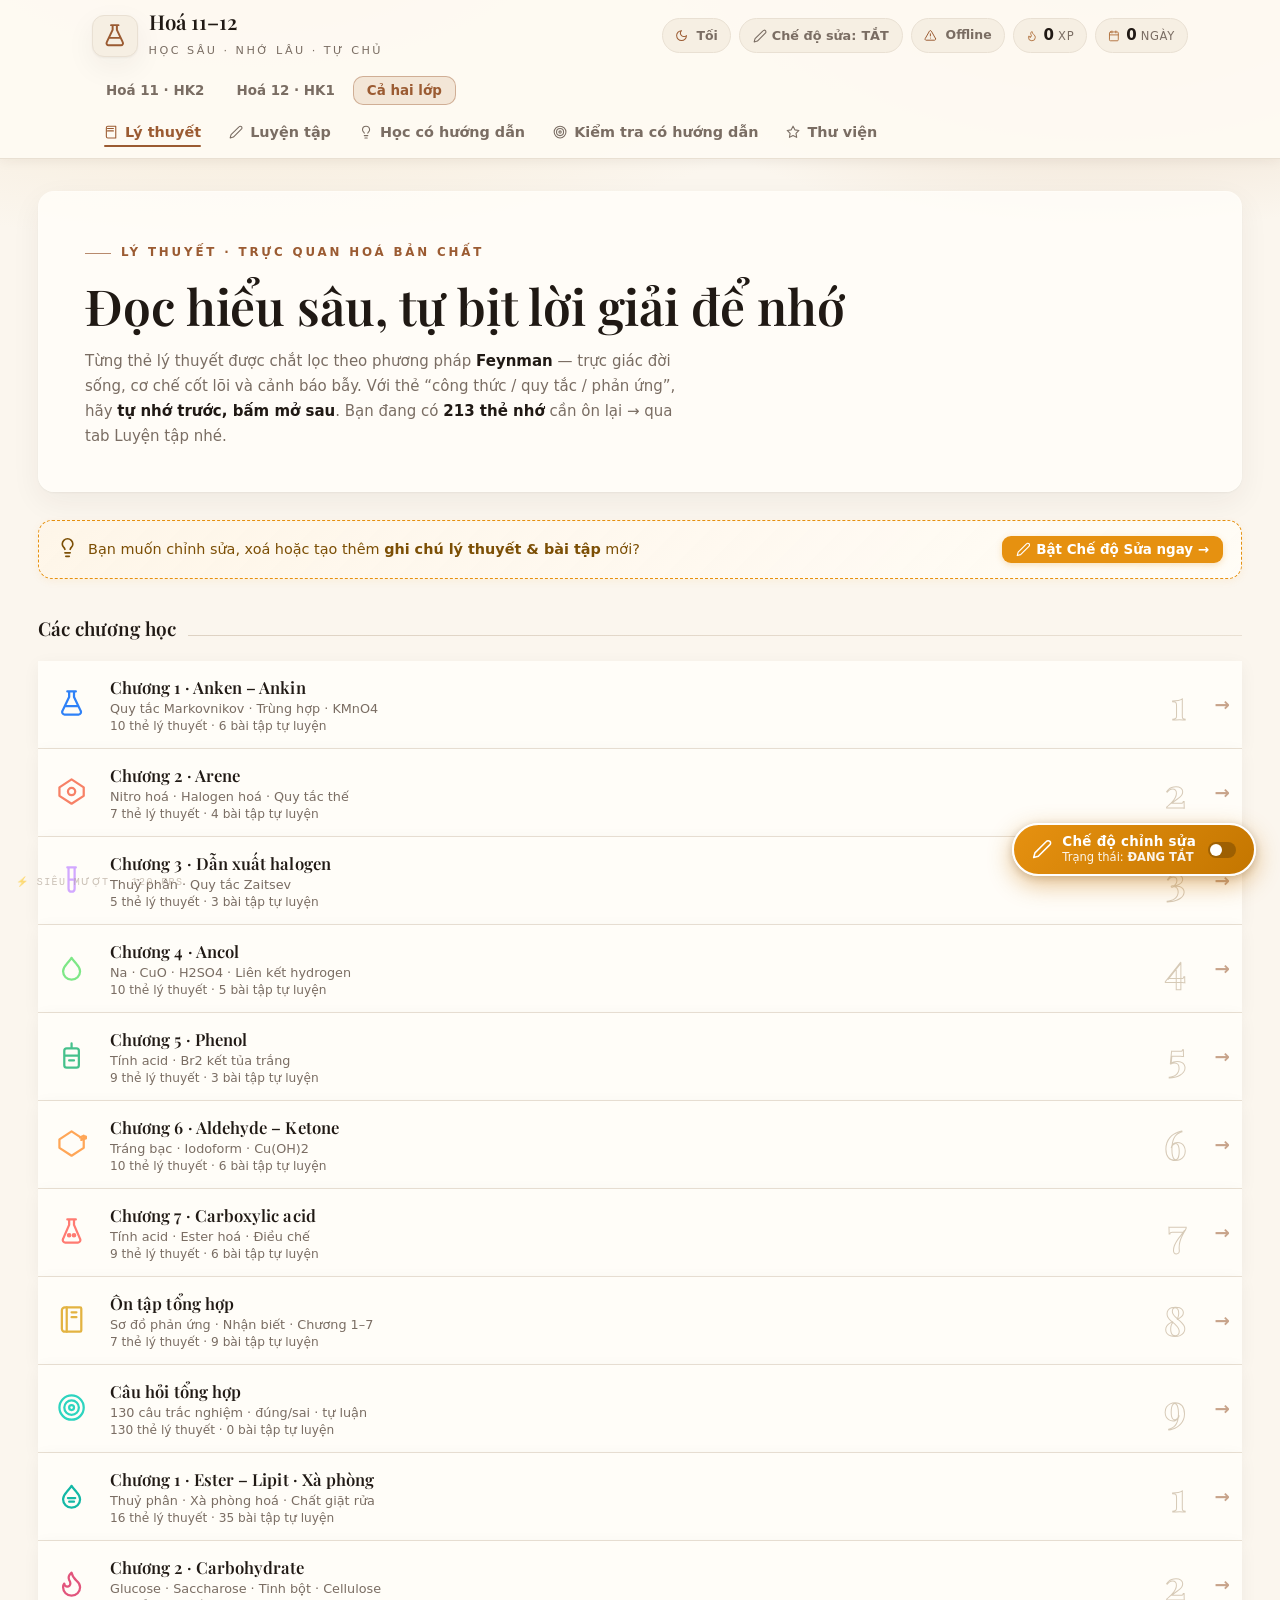
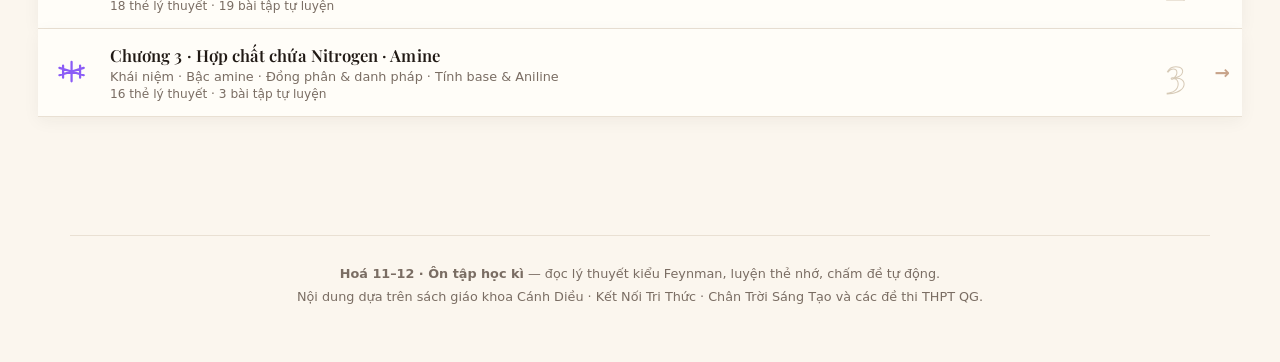
==== commit bb985dd3: "feat(library): add comprehensive Grade 12 mole ratio compendium note to Library" ====
--- a/index.html
+++ b/index.html
@@ -5,7 +5,7 @@
 <meta name="viewport" content="width=device-width, initial-scale=1, viewport-fit=cover">
 <title>Hoá 11–12 · Ôn tập học kì — Cùng ôn, cùng nhớ lâu</title>
 <script>(function(){try{var t=localStorage.getItem("hoa11_12_theme");if(t)document.documentElement.setAttribute("data-theme",t);}catch(e){}})();</script>
-<link rel="stylesheet" href="css/style.css">
+<link rel="stylesheet" href="css/style.css?v=20261105">
 </head>
 <body>
 <canvas id="gl"></canvas>
@@ -19,14 +19,15 @@
 </footer>
 
 <!-- ═══ MODULAR APPLICATION SCRIPTS ═══ -->
-<script src="js/data.js"></script>
+<script src="js/diagrams.js?v=20261030"></script>
+<script src="js/data.js?v=20261030"></script>
 <script src="js/gsap.min.js"></script>
 <script src="js/smiles-drawer.min.js"></script>
 <script src="js/3Dmol-min.js"></script>
-<script src="js/chemlab.js"></script>
-<script src="js/games.js"></script>
-<script src="js/traps.js"></script>
-<script src="js/engine.js"></script>
+<script src="js/chemlab.js?v=20261030"></script>
+<script src="js/games.js?v=20261030"></script>
+<script src="js/traps.js?v=20261105"></script>
+<script src="js/engine.js?v=20261105"></script>
 <script src="js/aurora.js"></script>
 </body>
 </html>
--- a/css/style.css
+++ b/css/style.css
@@ -638,6 +638,30 @@
 .q-prog i{display:block;height:100%;background:var(--accent);border-radius:999px;transition:width .3s var(--ease-standard)}
 .q-kind{display:inline-block;font-size:.66rem;font-weight:700;letter-spacing:.16em;text-transform:uppercase;background:var(--accent-soft);color:var(--accent);border-radius:999px;padding:4px 11px;margin:0 0 10px}
 .q-text{font-family:var(--font-display);font-size:1.1rem;font-weight:500;letter-spacing:.004em;line-height:1.64;margin:6px 0 20px;font-optical-sizing:auto}
+.q-diagram-wrap {
+  margin: 16px auto 24px;
+  padding: 14px;
+  background: var(--surface, #ffffff);
+  border: 1px solid var(--line-soft, #e2e8f0);
+  border-radius: 16px;
+  box-shadow: 0 4px 20px rgba(0, 0, 0, 0.04);
+  display: flex;
+  justify-content: center;
+  align-items: center;
+  overflow: hidden;
+  max-width: 760px;
+}
+.q-diagram-wrap svg {
+  max-width: 100%;
+  height: auto;
+  display: block;
+  border-radius: 12px;
+}
+.q-diagram-wrap.q-diagram-review {
+  max-width: 580px;
+  margin: 12px auto 18px;
+  padding: 10px;
+}
 .mcq-opts{display:grid;gap:9px}
 .mcq-opt{
   text-align:left;border:1px solid var(--line-soft);background:var(--surface);border-radius:12px;
@@ -775,7 +799,33 @@
 .note-item h4{margin:0 0 4px;font-size:.98rem;font-weight:650;color:var(--fg)}
 .note-item .ni-meta{font-size:.72rem;color:var(--muted);letter-spacing:.04em;margin-bottom:8px}
 .note-item .ni-body{font-size:.93rem;color:#4a4138;line-height:1.7;white-space:pre-wrap;overflow-wrap:anywhere}
-.note-item .ni-actions{display:flex;gap:8px;margin-top:12px}
+.note-item .ni-actions{display:flex;gap:8px;margin-top:12px;flex-wrap:wrap}
+.note-item.sys-note{
+  border-left:3px solid #2f81f7;
+  background:rgba(47,129,247,0.035);
+  box-shadow:0 4px 16px rgba(47,129,247,0.06), var(--shadow);
+}
+.note-item.sys-note .ni-body{
+  font-family:var(--font-mono, "SF Mono", Consolas, "Liberation Mono", Menlo, monospace);
+  font-size:.87rem;
+  line-height:1.65;
+  background:rgba(255,255,255,0.65);
+  padding:14px 16px;
+  border-radius:8px;
+  border:1px solid rgba(47,129,247,0.12);
+  max-height:550px;
+  overflow-y:auto;
+}
+html[data-theme="dark"] .note-item.sys-note{
+  border-left-color:#58a6ff;
+  background:rgba(56,139,253,0.06);
+  box-shadow:0 4px 16px rgba(0,0,0,0.3);
+}
+html[data-theme="dark"] .note-item.sys-note .ni-body{
+  background:rgba(13,17,23,0.6);
+  border-color:rgba(88,166,255,0.2);
+  color:#c9d1d9;
+}
 
 /* ═══ knowledge graph — constellation parchment ═══
    taste-skill dials: VARIANCE 7 · MOTION 6 · DENSITY 4
@@ -1338,47 +1388,787 @@
   opacity: 0.9;
 }
 
-/* ═══════════ GUIDED TESTING (KIỂM TRA CÓ HƯỚNG DẪN) ═══════════ */
+/* ═══════════ GUIDED TESTING & COACH SIMULATOR (KIỂM TRA CÓ HƯỚNG DẪN) ═══════════ */
+.coach-library-view {
+  max-width: 1040px;
+  margin: 0 auto;
+}
+.coach-library-hero {
+  background: var(--glass-strong);
+  backdrop-filter: blur(14px);
+  -webkit-backdrop-filter: blur(14px);
+  border: 1px solid var(--line-soft);
+  border-radius: var(--radius);
+  padding: 30px 32px 24px;
+  box-shadow: var(--shadow);
+  margin-bottom: 24px;
+}
+.clh-kicker {
+  font-size: .74rem;
+  font-weight: 700;
+  letter-spacing: .2em;
+  text-transform: uppercase;
+  color: var(--accent);
+  margin-bottom: 10px;
+  display: inline-flex;
+  align-items: center;
+  gap: 8px;
+}
+.clh-kicker .ico {
+  width: 1rem;
+  height: 1rem;
+}
+.coach-library-hero h2 {
+  font-family: var(--font-display);
+  font-size: clamp(1.5rem, 3.2vw, 2.1rem);
+  font-weight: 700;
+  margin: 0 0 10px;
+  letter-spacing: -.01em;
+  color: var(--fg);
+}
+.clh-sub {
+  margin: 0 0 18px;
+  color: var(--muted);
+  font-size: .92rem;
+  line-height: 1.6;
+  max-width: 78ch;
+}
+.coach-filter-bar {
+  display: flex;
+  align-items: center;
+  justify-content: space-between;
+  gap: 14px;
+  flex-wrap: wrap;
+  padding-top: 14px;
+  border-top: 1px solid var(--line-soft);
+}
+.coach-search-box {
+  position: relative;
+  display: flex;
+  align-items: center;
+  min-width: 260px;
+  flex: 1;
+  max-width: 420px;
+}
+.coach-search-box .ico {
+  position: absolute;
+  left: 12px;
+  width: 1.1rem;
+  height: 1.1rem;
+  color: var(--muted);
+  pointer-events: none;
+}
+.coach-search-input {
+  width: 100%;
+  padding: 9px 12px 9px 38px;
+  border-radius: 12px;
+  border: 1px solid var(--line);
+  background: var(--surface);
+  font-size: .88rem;
+  color: var(--fg);
+  outline: none;
+  transition: all var(--motion-ms) var(--ease-standard);
+}
+.coach-search-input:focus {
+  border-color: var(--accent);
+  box-shadow: 0 0 0 3px var(--accent-soft);
+}
+
+/* Coach Exam Cards Grid */
+.coach-test-grid {
+  display: grid;
+  grid-template-columns: repeat(auto-fill, minmax(320px, 1fr));
+  gap: 16px;
+}
+.coach-exam-card {
+  background: var(--glass-strong);
+  backdrop-filter: blur(10px);
+  -webkit-backdrop-filter: blur(10px);
+  border: 1px solid var(--line-soft);
+  border-radius: var(--radius-sm);
+  padding: 20px 22px;
+  box-shadow: var(--shadow);
+  display: flex;
+  flex-direction: column;
+  justify-content: space-between;
+  gap: 12px;
+  transition: transform var(--motion-ms) var(--ease-standard), box-shadow var(--motion-ms) var(--ease-standard), border-color var(--motion-ms) var(--ease-standard);
+  position: relative;
+}
+.coach-exam-card:hover {
+  transform: translateY(-2px);
+  box-shadow: var(--shadow-lift);
+  border-color: var(--accent);
+}
+.cec-head {
+  display: flex;
+  align-items: center;
+  gap: 12px;
+}
+.cec-icon {
+  width: 40px;
+  height: 40px;
+  border-radius: 12px;
+  background: var(--accent-soft);
+  color: var(--accent);
+  display: flex;
+  align-items: center;
+  justify-content: center;
+  font-size: 1.25rem;
+  flex-shrink: 0;
+}
+.cec-meta {
+  display: flex;
+  align-items: center;
+  gap: 6px;
+  flex-wrap: wrap;
+}
+.cec-meta .badge {
+  font-size: .72rem;
+  font-weight: 700;
+  padding: 2px 7px;
+  border-radius: 6px;
+}
+.cec-meta .badge.g12 {
+  background: rgba(20, 184, 166, 0.14);
+  color: #0d9488;
+}
+.cec-meta .badge.g11 {
+  background: rgba(59, 130, 246, 0.14);
+  color: #2563eb;
+}
+.cec-count, .cec-time {
+  font-size: .78rem;
+  color: var(--muted);
+  display: inline-flex;
+  align-items: center;
+  gap: 4px;
+}
+.cec-title {
+  margin: 0;
+  font-family: var(--font-display);
+  font-size: 1.05rem;
+  font-weight: 650;
+  line-height: 1.38;
+  color: var(--fg);
+}
+.cec-features {
+  display: flex;
+  gap: 6px;
+  flex-wrap: wrap;
+}
+.cec-pill {
+  font-size: .7rem;
+  font-weight: 600;
+  padding: 3px 8px;
+  border-radius: 999px;
+  background: var(--surface-2);
+  color: var(--muted);
+  border: 1px solid var(--line-soft);
+  display: inline-flex;
+  align-items: center;
+  gap: 4px;
+}
+.cec-foot {
+  display: flex;
+  align-items: center;
+  justify-content: space-between;
+  gap: 12px;
+  margin-top: 4px;
+  padding-top: 12px;
+  border-top: 1px solid var(--line-soft);
+}
+.cec-best {
+  font-size: .78rem;
+  color: var(--ok);
+  font-weight: 600;
+}
+.cec-best b {
+  font-size: .92rem;
+}
+.cec-new {
+  font-size: .78rem;
+  color: var(--muted);
+}
+.cec-btn {
+  padding: 8px 14px;
+  font-size: .84rem;
+  border-radius: 10px;
+}
+
+/* ═══════════ ACTIVE TEST SESSION ═══════════ */
+.coach-test-session {
+  max-width: 860px;
+  margin: 0 auto;
+}
+.coach-session-bar {
+  display: flex;
+  align-items: center;
+  justify-content: space-between;
+  gap: 12px;
+  background: var(--glass-strong);
+  backdrop-filter: blur(14px);
+  -webkit-backdrop-filter: blur(14px);
+  border: 1px solid var(--line-soft);
+  border-radius: 14px;
+  padding: 10px 14px;
+  margin-bottom: 16px;
+  box-shadow: var(--shadow);
+  position: sticky;
+  top: 70px;
+  z-index: 100;
+}
+.csb-title {
+  font-family: var(--font-display);
+  font-size: .92rem;
+  font-weight: 700;
+  white-space: nowrap;
+  overflow: hidden;
+  text-overflow: ellipsis;
+  flex: 1;
+}
+.csb-stats {
+  display: flex;
+  align-items: center;
+  gap: 6px;
+}
+.csb-pill {
+  padding: 3px 8px;
+  border-radius: 999px;
+  font-size: .74rem;
+  font-weight: 700;
+  display: inline-flex;
+  align-items: center;
+  gap: 3px;
+}
+.csb-pill.stat-correct { background: rgba(16, 185, 129, 0.14); color: #059669; }
+.csb-pill.stat-wrong { background: rgba(239, 68, 68, 0.14); color: #dc2626; }
+.csb-pill.stat-help { background: rgba(245, 158, 11, 0.16); color: #d97706; }
+
+/* Palette Drawer */
+.coach-palette-drawer {
+  background: var(--surface);
+  border: 1px solid var(--line-soft);
+  border-radius: 14px;
+  padding: 14px 16px;
+  margin-bottom: 16px;
+  box-shadow: var(--shadow);
+  animation: pop 0.2s var(--ease-standard);
+}
+.cpd-head {
+  display: flex;
+  align-items: center;
+  justify-content: space-between;
+  margin-bottom: 10px;
+  font-size: .84rem;
+  font-weight: 650;
+  gap: 8px;
+  flex-wrap: wrap;
+}
+.cpd-legend {
+  font-size: .74rem;
+  color: var(--muted);
+  display: flex;
+  align-items: center;
+  gap: 8px;
+}
+.cpd-legend .leg {
+  display: inline-block;
+  width: 8px;
+  height: 8px;
+  border-radius: 50%;
+  margin-right: 2px;
+}
+.leg.cor { background: #10b981; }
+.leg.wro { background: #ef4444; }
+.leg.hlp { background: #f59e0b; }
+.leg.unt { background: var(--line); }
+
+.cpd-grid {
+  display: grid;
+  grid-template-columns: repeat(auto-fill, minmax(36px, 1fr));
+  gap: 6px;
+}
+.palette-cell {
+  width: 36px;
+  height: 36px;
+  border-radius: 9px;
+  border: 1px solid var(--line-soft);
+  background: var(--surface-2);
+  color: var(--fg);
+  font-weight: 700;
+  font-size: .82rem;
+  cursor: pointer;
+  display: flex;
+  align-items: center;
+  justify-content: center;
+  transition: all 0.16s ease;
+}
+.palette-cell:hover {
+  transform: scale(1.08);
+  border-color: var(--accent);
+}
+.palette-cell.current {
+  border: 2px solid var(--accent);
+  box-shadow: 0 0 0 2px var(--accent-soft);
+}
+.palette-cell.correct {
+  background: #10b981;
+  color: #fff;
+  border-color: #10b981;
+}
+.palette-cell.wrong {
+  background: #ef4444;
+  color: #fff;
+  border-color: #ef4444;
+}
+.palette-cell.helped {
+  background: #f59e0b;
+  color: #fff;
+  border-color: #f59e0b;
+}
+
+/* Question Box & Meta */
 .coach-test-card {
-  background: var(--glass-strong); backdrop-filter: blur(12px); -webkit-backdrop-filter: blur(12px);
-  border: 1px solid var(--line-soft); border-radius: var(--radius);
-  padding: 28px 32px; box-shadow: var(--shadow); max-width: 780px; margin: 0 auto;
-}
-.coach-banner {
-  display: flex; align-items: center; justify-content: space-between;
-  margin-bottom: 20px; padding-bottom: 14px; border-bottom: 1px solid var(--line-soft);
-}
-.coach-hints-accordion {
-  margin: 18px 0; display: grid; gap: 8px;
-}
-.coach-hint-item {
-  border: 1px solid var(--line-soft); border-radius: 12px;
-  background: var(--surface); overflow: hidden;
-}
-.coach-hint-btn {
-  width: 100%; padding: 12px 16px; display: flex; align-items: center; justify-content: space-between;
-  border: none; background: transparent; font-weight: 650; font-size: .9rem;
-  color: var(--fg); cursor: pointer; text-align: left;
-}
-.coach-hint-btn:hover { background: var(--surface-2); }
-.coach-hint-btn .hint-tag {
-  font-size: .72rem; font-weight: 700; letter-spacing: .08em; text-transform: uppercase;
-  padding: 2px 8px; border-radius: 999px;
-}
-.hint-tag.l1 { background: #e6f4ea; color: #1e5c2e; }
-.hint-tag.l2 { background: #e8f0fe; color: #1a4f9c; }
-.hint-tag.l3 { background: #fce8e6; color: #a52714; }
-.coach-hint-content {
-  padding: 12px 16px 16px; border-top: 1px dashed var(--line-soft);
-  font-size: .92rem; color: #43392f; line-height: 1.68; background: #fffcf8;
-}
+  background: var(--glass-strong);
+  backdrop-filter: blur(12px);
+  -webkit-backdrop-filter: blur(12px);
+  border: 1px solid var(--line-soft);
+  border-radius: var(--radius);
+  padding: 26px 28px;
+  box-shadow: var(--shadow);
+  margin-bottom: 24px;
+}
+.coach-q-meta {
+  display: flex;
+  align-items: center;
+  justify-content: space-between;
+  margin-bottom: 14px;
+  gap: 8px;
+  flex-wrap: wrap;
+}
+.cq-chapter-badge {
+  font-size: .78rem;
+  font-weight: 700;
+  padding: 4px 10px;
+  border-radius: 999px;
+  background: var(--accent-soft);
+  color: var(--accent);
+  display: inline-flex;
+  align-items: center;
+  gap: 6px;
+}
+.cq-num-badge {
+  font-size: .78rem;
+  font-weight: 650;
+  color: var(--muted);
+}
+
+/* Help Button */
+.coach-help-bar {
+  margin: 18px 0;
+  text-align: center;
+}
+.btn-coach-help {
+  width: 100%;
+  padding: 12px 18px;
+  border-radius: 12px;
+  border: 1.5px dashed #f59e0b;
+  background: rgba(245, 158, 11, 0.08);
+  color: #b45309;
+  font-size: .92rem;
+  font-weight: 700;
+  cursor: pointer;
+  display: flex;
+  align-items: center;
+  justify-content: center;
+  gap: 8px;
+  transition: all var(--motion-ms) var(--ease-standard);
+}
+.btn-coach-help:hover {
+  background: rgba(245, 158, 11, 0.16);
+  border-color: #d97706;
+  transform: translateY(-1px);
+}
+html[data-theme="dark"] .btn-coach-help {
+  background: rgba(245, 158, 11, 0.12);
+  color: #fbbf24;
+  border-color: #d97706;
+}
+
+/* ═══════════ 5-POINT DIAGNOSTIC PANEL ═══════════ */
 .diagnostic-feedback {
-  margin-top: 20px; padding: 18px 22px; border-radius: 14px;
-  background: #fdfaf3; border: 1px solid #ebd9bd; line-height: 1.7;
-  animation: pop .22s var(--ease-standard);
-}
-.diagnostic-feedback h4 { margin: 0 0 8px; font-size: 1rem; color: var(--accent); }
-.diagnostic-feedback p { margin: 6px 0; font-size: .93rem; color: #43392f; }
+  margin-top: 22px;
+  padding: 22px 24px;
+  border-radius: 16px;
+  background: #fefcf9;
+  border: 1.5px solid #ebd9bd;
+  box-shadow: 0 4px 20px rgba(0, 0, 0, 0.04);
+  animation: pop .24s var(--ease-standard);
+  display: flex;
+  flex-direction: column;
+  gap: 16px;
+}
+.diagnostic-feedback.ok-diag {
+  background: #f7fdfa;
+  border-color: #a7f3d0;
+}
+.diagnostic-feedback.bad-diag {
+  background: #fffcf9;
+  border-color: #fed7aa;
+}
+html[data-theme="dark"] .diagnostic-feedback {
+  background: #181512;
+  border-color: #3d352b;
+}
+html[data-theme="dark"] .diagnostic-feedback.ok-diag {
+  background: #111a16;
+  border-color: #064e3b;
+}
+html[data-theme="dark"] .diagnostic-feedback.bad-diag {
+  background: #1c1613;
+  border-color: #5c2c10;
+}
+
+.fb-header {
+  display: flex;
+  align-items: center;
+  gap: 10px;
+  padding-bottom: 12px;
+  border-bottom: 1px solid var(--line-soft);
+  font-size: .95rem;
+}
+.fb-badge {
+  padding: 4px 10px;
+  border-radius: 999px;
+  font-size: .78rem;
+  font-weight: 700;
+  display: inline-flex;
+  align-items: center;
+  gap: 4px;
+}
+.fb-badge.ok { background: #d1fae5; color: #065f46; }
+.fb-badge.bad { background: #fee2e2; color: #991b1b; }
+.fb-badge.help { background: #fef3c7; color: #92400e; }
+
+/* Point Cards */
+.fb-point-card {
+  background: var(--surface);
+  border: 1px solid var(--line-soft);
+  border-radius: 12px;
+  padding: 14px 18px;
+}
+.fb-point-title {
+  font-size: .88rem;
+  margin-bottom: 8px;
+  display: flex;
+  align-items: center;
+  gap: 6px;
+  color: var(--fg);
+}
+.fb-point-title .ico {
+  width: 1rem;
+  height: 1rem;
+  color: var(--accent);
+}
+.result-val {
+  font-size: 1.05rem;
+  font-weight: 700;
+  color: var(--ok);
+}
+
+/* Case Study */
+.p3-casestudy {
+  border-left: 3.5px solid var(--accent);
+  background: rgba(14, 165, 233, 0.04);
+}
+.cs-badge {
+  font-size: .72rem;
+  font-weight: 700;
+  padding: 2px 7px;
+  border-radius: 6px;
+  background: var(--accent-soft);
+  color: var(--accent);
+  margin-left: auto;
+}
+.cs-card-body h4 {
+  margin: 0 0 6px;
+  font-size: .96rem;
+  font-weight: 700;
+  color: var(--fg);
+}
+.cs-card-body p {
+  margin: 0;
+  font-size: .88rem;
+  line-height: 1.6;
+  color: var(--fg);
+}
+
+/* Distractor Comparison Box */
+.distractor-comparison-box {
+  background: var(--surface);
+  border: 1px solid var(--line-soft);
+  border-radius: 12px;
+  padding: 14px 18px;
+}
+.dcb-title {
+  font-size: .88rem;
+  margin-bottom: 10px;
+  display: flex;
+  align-items: center;
+  gap: 6px;
+}
+.dcb-title .ico {
+  width: 1rem;
+  height: 1rem;
+  color: var(--warm);
+}
+.dcb-list {
+  display: flex;
+  flex-direction: column;
+  gap: 8px;
+}
+.dcb-row {
+  border: 1px solid var(--line-soft);
+  border-radius: 10px;
+  padding: 9px 12px;
+  background: var(--surface-2);
+}
+.dcb-row.correct {
+  border-color: rgba(16, 185, 129, 0.4);
+  background: rgba(16, 185, 129, 0.05);
+}
+.dcb-row.wrong {
+  border-color: rgba(239, 68, 68, 0.25);
+}
+.dcb-row-head {
+  display: flex;
+  align-items: center;
+  gap: 8px;
+  margin-bottom: 4px;
+}
+.dcb-key {
+  font-weight: 800;
+  font-size: .88rem;
+}
+.dcb-text {
+  font-weight: 650;
+  font-size: .88rem;
+  flex: 1;
+}
+.dcb-tag {
+  font-size: .7rem;
+  font-weight: 700;
+  padding: 2px 7px;
+  border-radius: 999px;
+  display: inline-flex;
+  align-items: center;
+  gap: 3px;
+}
+.dcb-tag.good { background: #d1fae5; color: #065f46; }
+.dcb-tag.warn { background: #fee2e2; color: #991b1b; }
+.dcb-tag.picked { background: #e0e7ff; color: #3730a3; border: 1px solid #c7d2fe; font-weight: 800; }
+.dcb-row.was-picked { outline: 2px solid #6366f1; outline-offset: -1px; }
+.dcb-row-note {
+  font-size: .82rem;
+  line-height: 1.5;
+  color: var(--muted);
+}
+
+/* Quick Theory Peek */
+.quick-theory-peek {
+  margin-top: 14px;
+  padding: 16px 18px;
+  border-radius: 12px;
+  background: var(--surface-2);
+  border: 1px dashed var(--accent);
+  animation: pop 0.2s var(--ease-standard);
+  box-sizing: border-box;
+  max-width: 100%;
+}
+.qtp-head {
+  font-size: 0.92rem;
+  font-weight: 700;
+  color: var(--accent);
+  margin-bottom: 10px;
+  display: flex;
+  align-items: center;
+  gap: 8px;
+}
+.qtp-feynman {
+  font-size: 0.88rem;
+  line-height: 1.6;
+  margin-bottom: 12px;
+  padding-bottom: 10px;
+  border-bottom: 1px dashed var(--line-soft);
+  color: var(--fg);
+  word-break: break-word;
+  overflow-wrap: break-word;
+}
+.qtp-notes-list {
+  display: flex;
+  flex-direction: column;
+  gap: 8px;
+}
+.qtp-note-item {
+  font-size: 0.86rem;
+  line-height: 1.55;
+  color: var(--fg);
+  word-break: break-word;
+  overflow-wrap: break-word;
+}
+.qtp-note-dot {
+  color: var(--accent);
+  font-weight: 800;
+  margin-right: 4px;
+}
+.qtp-note-item b {
+  color: var(--accent);
+  font-weight: 700;
+}
+
+/* Summary Score Card */
+.summary-hero {
+  margin-bottom: 24px;
+}
+.score-circle {
+  width: 90px;
+  height: 90px;
+  border-radius: 50%;
+  background: var(--accent-soft);
+  border: 3px solid var(--accent);
+  display: flex;
+  flex-direction: column;
+  align-items: center;
+  justify-content: center;
+  margin: 0 auto 16px;
+  box-shadow: 0 4px 18px var(--accent-soft);
+}
+.score-big {
+  font-size: 2rem;
+  font-weight: 800;
+  line-height: 1;
+  color: var(--accent);
+}
+.score-unit {
+  font-size: .62rem;
+  font-weight: 700;
+  letter-spacing: .08em;
+  color: var(--muted);
+}
+.summary-metrics-grid {
+  display: grid;
+  grid-template-columns: repeat(3, 1fr);
+  gap: 12px;
+  margin-bottom: 24px;
+}
+.metric-card {
+  padding: 14px 12px;
+  border-radius: 12px;
+  border: 1px solid var(--line-soft);
+  background: var(--surface);
+  display: flex;
+  flex-direction: column;
+  align-items: center;
+  gap: 4px;
+}
+.metric-card.ok { border-color: rgba(16, 185, 129, 0.4); }
+.metric-card.help { border-color: rgba(245, 158, 11, 0.4); }
+.metric-card.bad { border-color: rgba(239, 68, 68, 0.4); }
+.mc-num {
+  font-size: 1.6rem;
+  font-weight: 800;
+}
+.metric-card.ok .mc-num { color: #10b981; }
+.metric-card.help .mc-num { color: #f59e0b; }
+.metric-card.bad .mc-num { color: #ef4444; }
+.mc-label {
+  font-size: .74rem;
+  color: var(--muted);
+  font-weight: 600;
+}
+
+.summary-competency-box {
+  background: var(--surface);
+  border: 1px solid var(--line-soft);
+  border-radius: 14px;
+  padding: 18px 20px;
+  margin-bottom: 22px;
+  text-align: left;
+}
+.summary-competency-box h3 {
+  margin: 0 0 14px;
+  font-size: .95rem;
+  font-weight: 700;
+  display: flex;
+  align-items: center;
+  gap: 6px;
+}
+.ch-perf-grid {
+  display: flex;
+  flex-direction: column;
+  gap: 10px;
+}
+.ch-perf-row .cpr-label {
+  display: flex;
+  justify-content: space-between;
+  font-size: .82rem;
+  margin-bottom: 4px;
+}
+.cpr-track {
+  height: 8px;
+  border-radius: 999px;
+  background: var(--surface-2);
+  overflow: hidden;
+}
+.cpr-fill {
+  height: 100%;
+  border-radius: 999px;
+  transition: width 0.4s ease;
+}
+
+.summary-recommendations {
+  background: rgba(245, 158, 11, 0.08);
+  border: 1px solid rgba(245, 158, 11, 0.3);
+  border-radius: 14px;
+  padding: 16px 20px;
+  margin-bottom: 24px;
+  text-align: left;
+}
+.summary-recommendations h4 {
+  margin: 0 0 12px;
+  font-size: .92rem;
+  font-weight: 700;
+  color: #b45309;
+  display: flex;
+  align-items: center;
+  gap: 6px;
+}
+html[data-theme="dark"] .summary-recommendations h4 {
+  color: #fbbf24;
+}
+.rec-buttons-row {
+  display: flex;
+  flex-wrap: wrap;
+  gap: 8px;
+}
+
+.summary-actions-bar {
+  display: flex;
+  gap: 10px;
+  justify-content: center;
+  flex-wrap: wrap;
+}
+.coach-nav-bar {
+  display: flex;
+  align-items: center;
+  justify-content: space-between;
+  gap: 10px;
+  margin-top: 20px;
+  padding-top: 16px;
+  border-top: 1px solid var(--line-soft);
+  flex-wrap: wrap;
+}
 
 
 
@@ -6425,7 +7215,437 @@
     font-size: 0.84rem;
     border-radius: 10px;
   }
-}
-
-
-
+
+  /* 13. Coach Testing & Diagnostic Simulator on Mobile */
+  .coach-library-hero {
+    padding: 20px 16px;
+  }
+  .coach-test-grid {
+    grid-template-columns: 1fr;
+    gap: 12px;
+  }
+  .coach-filter-bar {
+    flex-direction: column;
+    align-items: stretch;
+    gap: 10px;
+  }
+  .coach-search-box {
+    max-width: 100%;
+    min-width: 0;
+  }
+  .coach-session-bar {
+    top: 55px;
+    padding: 8px 10px;
+  }
+  .csb-title {
+    display: none; /* Hide long exam title on mobile session bar to keep stats visible */
+  }
+  .coach-test-card {
+    padding: 16px 14px;
+    border-radius: 14px;
+  }
+  .summary-metrics-grid {
+    grid-template-columns: 1fr;
+    gap: 8px;
+  }
+  .summary-actions-bar {
+    flex-direction: column;
+  }
+  .summary-actions-bar .btn {
+    width: 100%;
+    min-height: 44px;
+  }
+  .diagnostic-feedback {
+    padding: 16px 14px;
+  }
+}
+
+
+
+
+
+/* ═══════════════════════════════════════════════════════════════════════════
+   TRUE/FALSE CLUSTER, SPECIALIZED SHORT-ANSWER & IN-PLACE QUICK THEORY MODAL
+   ═══════════════════════════════════════════════════════════════════════════ */
+
+/* Author Pills */
+.author-pill, .cec-author-badge {
+  display: inline-flex;
+  align-items: center;
+  gap: 5px;
+  background: var(--accent-soft);
+  color: var(--accent);
+  padding: 3px 9px;
+  border-radius: 999px;
+  font-size: 0.74rem;
+  font-weight: 700;
+  letter-spacing: 0.02em;
+}
+.author-pill svg, .cec-author-badge svg {
+  width: 12px;
+  height: 12px;
+}
+
+/* Specialized Short Answer Input Box */
+.short-ans-box, .test-q .num-row {
+  display: flex;
+  align-items: center;
+  justify-content: center;
+  gap: 12px;
+  margin: 18px 0;
+  padding: 16px;
+  background: var(--surface-2);
+  border: 1px solid var(--line-soft);
+  border-radius: 14px;
+}
+.num-in, .short-ans-input {
+  width: 240px;
+  max-width: 100%;
+  padding: 12px 18px;
+  font-size: 1.35rem;
+  font-weight: 700;
+  font-family: 'Segoe UI', system-ui, monospace;
+  text-align: center;
+  letter-spacing: 0.05em;
+  color: var(--accent);
+  background: var(--surface);
+  border: 2px solid var(--line);
+  border-radius: 12px;
+  box-shadow: inset 0 2px 4px rgba(0, 0, 0, 0.06);
+  transition: all 0.2s var(--ease-standard);
+}
+.num-in:focus, .short-ans-input:focus {
+  border-color: var(--accent);
+  outline: none;
+  box-shadow: 0 0 0 4px var(--accent-soft), inset 0 2px 4px rgba(0, 0, 0, 0.06);
+}
+.num-unit {
+  font-size: 1.05rem;
+  font-weight: 700;
+  color: var(--muted);
+}
+
+/* True/False Cluster Container (All 4 statements on ONE screen) */
+.tf-cluster-container {
+  display: flex;
+  flex-direction: column;
+  gap: 12px;
+  margin: 16px 0 22px;
+}
+.tf-cluster-row {
+  display: flex;
+  align-items: center;
+  justify-content: space-between;
+  gap: 16px;
+  padding: 14px 18px;
+  background: var(--surface);
+  border: 1px solid var(--line-soft);
+  border-radius: 12px;
+  box-shadow: var(--shadow);
+  transition: all 0.2s var(--ease-standard);
+}
+.tf-cluster-row:hover {
+  border-color: var(--accent);
+  transform: translateX(2px);
+}
+.tfc-statement {
+  flex: 1 1 auto;
+  font-size: 0.95rem;
+  line-height: 1.55;
+  color: var(--fg);
+}
+.tfc-label {
+  font-weight: 800;
+  color: var(--accent);
+  font-size: 1.02rem;
+  margin-right: 4px;
+}
+.tfc-buttons {
+  flex: 0 0 auto;
+  display: flex;
+  gap: 8px;
+}
+.tfc-buttons .tf-opt {
+  padding: 8px 16px;
+  font-size: 0.88rem;
+  min-width: 80px;
+  border-radius: 10px;
+}
+.tfc-coach-sub-exp {
+  padding: 10px 14px;
+  font-size: 0.86rem;
+  line-height: 1.55;
+  border-radius: 10px;
+  margin-top: -6px;
+  margin-bottom: 6px;
+  background: var(--surface-2);
+  border-left: 3px solid var(--accent);
+}
+.tfc-coach-sub-exp.is-good {
+  border-left-color: var(--ok);
+  background: rgba(46, 160, 67, 0.08);
+}
+.tfc-coach-sub-exp.is-warn {
+  border-left-color: var(--warn);
+  background: rgba(248, 81, 73, 0.08);
+}
+
+/* Cluster Review in Test Results */
+.tfc-review-box {
+  display: flex;
+  flex-direction: column;
+  gap: 10px;
+  margin: 12px 0;
+}
+.tfc-review-row {
+  padding: 12px 14px;
+  border-radius: 10px;
+  background: var(--surface-2);
+  border: 1px solid var(--line-soft);
+}
+.tfc-review-row.is-ok {
+  border-color: rgba(46, 160, 67, 0.35);
+}
+.tfc-review-row.is-bad {
+  border-color: rgba(248, 81, 73, 0.35);
+}
+.tfc-rev-head {
+  font-size: 0.92rem;
+  font-weight: 600;
+  margin-bottom: 6px;
+  display: flex;
+  align-items: baseline;
+  justify-content: space-between;
+  gap: 8px;
+}
+.tfc-rev-ans {
+  font-size: 0.86rem;
+  color: var(--muted);
+  margin-bottom: 6px;
+}
+.tfc-rev-exp {
+  font-size: 0.84rem;
+  line-height: 1.55;
+  color: var(--fg);
+  padding-top: 6px;
+  border-top: 1px dashed var(--line-soft);
+}
+
+/* Quick Theory Modal (In-place popup) */
+.modal-theory-box {
+  max-width: 820px !important;
+  width: 94vw !important;
+  max-height: 88vh !important;
+  display: flex !important;
+  flex-direction: column !important;
+  padding: 22px 26px !important;
+  border-radius: 16px !important;
+  background: var(--surface) !important;
+  border: 1px solid var(--line-soft) !important;
+  box-shadow: 0 25px 70px rgba(0,0,0,0.35) !important;
+  overflow: hidden !important;
+  box-sizing: border-box !important;
+}
+.modal-header-row {
+  display: flex;
+  justify-content: space-between;
+  align-items: center;
+  gap: 12px;
+  margin-bottom: 14px;
+  padding-bottom: 12px;
+  border-bottom: 1px solid var(--line-soft);
+  flex-shrink: 0;
+}
+.modal-header-row h3 {
+  margin: 0;
+  font-size: 1.18rem;
+  color: var(--accent);
+  display: flex;
+  align-items: center;
+  gap: 8px;
+  overflow: hidden;
+  text-overflow: ellipsis;
+  white-space: nowrap;
+}
+.modal-close-btn {
+  font-size: 1.25rem;
+  padding: 4px 10px;
+  border-radius: 8px;
+  flex-shrink: 0;
+}
+.modal-content-scroll {
+  flex: 1 1 auto;
+  overflow-y: auto;
+  overflow-x: hidden;
+  padding-right: 8px;
+  margin-bottom: 16px;
+  word-break: break-word;
+  overflow-wrap: break-word;
+}
+.tm-feynman-card {
+  padding: 14px 18px;
+  background: var(--surface-2);
+  border-radius: 12px;
+  border-left: 4px solid var(--accent);
+  margin-bottom: 16px;
+  line-height: 1.6;
+  word-break: break-word;
+  overflow-wrap: break-word;
+}
+.tm-sec-badge {
+  font-size: 0.8rem;
+  font-weight: 700;
+  color: var(--accent);
+  margin-bottom: 6px;
+  text-transform: uppercase;
+  letter-spacing: 0.04em;
+}
+.tm-notes-list {
+  display: flex;
+  flex-direction: column;
+  gap: 12px;
+}
+.tm-note-card {
+  padding: 14px 18px;
+  background: var(--surface-2);
+  border: 1px solid var(--line-soft);
+  border-radius: 12px;
+  word-break: break-word;
+  overflow-wrap: break-word;
+}
+.tm-note-card h4 {
+  margin: 0 0 8px;
+  font-size: 0.98rem;
+  color: var(--fg);
+  display: flex;
+  align-items: center;
+  gap: 8px;
+}
+.tm-note-idx {
+  display: inline-flex;
+  align-items: center;
+  justify-content: center;
+  width: 22px;
+  height: 22px;
+  background: var(--accent-soft);
+  color: var(--accent);
+  border-radius: 50%;
+  font-size: 0.75rem;
+  font-weight: 700;
+  flex-shrink: 0;
+}
+.tm-note-body {
+  font-size: 0.88rem;
+  line-height: 1.65;
+  color: var(--muted);
+  word-break: break-word;
+  overflow-wrap: break-word;
+}
+
+@media (max-width: 640px) {
+  .modal-theory-box {
+    width: 96vw !important;
+    max-height: 92vh !important;
+    padding: 16px 14px !important;
+    border-radius: 12px !important;
+  }
+  .modal-header-row h3 {
+    font-size: 1.0rem;
+  }
+  .tm-feynman-card, .tm-note-card {
+    padding: 12px 14px;
+  }
+}
+
+/* Publication-grade chemical diagram theme support */
+html[data-theme="dark"] .q-diagram-wrap {
+  background: var(--surface, #1e2022);
+  border-color: var(--line-soft, #333a42);
+  box-shadow: 0 4px 20px rgba(0, 0, 0, 0.35);
+}
+html[data-theme="dark"] .q-diagram-wrap svg .chem-bg {
+  fill: #1e293b !important;
+  stroke: #334155 !important;
+}
+html[data-theme="dark"] .q-diagram-wrap svg .txt {
+  fill: #f8fafc !important;
+}
+html[data-theme="dark"] .q-diagram-wrap svg .bond,
+html[data-theme="dark"] .q-diagram-wrap svg .bond-thin,
+html[data-theme="dark"] .q-diagram-wrap svg .bond-double {
+  stroke: #cbd5e1 !important;
+}
+html[data-theme="dark"] .q-diagram-wrap svg .bond-bold {
+  stroke: #ffffff !important;
+}
+html[data-theme="dark"] .q-diagram-wrap svg .ring {
+  stroke: #cbd5e1 !important;
+}
+html[data-theme="dark"] .q-diagram-wrap svg .ring-circle {
+  stroke: #94a3b8 !important;
+}
+html[data-theme="dark"] .q-diagram-wrap svg .sublbl {
+  fill: #94a3b8 !important;
+}
+html[data-theme="dark"] .q-diagram-wrap svg .opt-box {
+  fill: #0f172a !important;
+  stroke: #334155 !important;
+}
+html[data-theme="dark"] .q-diagram-wrap svg .num-pill {
+  fill: #0c4a6e !important;
+  stroke: #0284c7 !important;
+}
+html[data-theme="dark"] .q-diagram-wrap svg .num-txt {
+  fill: #38bdf8 !important;
+}
+
+/* ═══════════ AUDIT & POLISH FIXES: DARK MODE & RESPONSIVE REFINEMENT ═══════════ */
+html[data-theme="dark"] .cec-meta .badge.g12 {
+  background: rgba(90, 189, 160, 0.2);
+  color: #5abda0;
+}
+html[data-theme="dark"] .cec-meta .badge.g11 {
+  background: rgba(96, 165, 250, 0.2);
+  color: #60a5fa;
+}
+
+@media (max-width: 600px) {
+  .tf-cluster-row {
+    flex-direction: column;
+    align-items: stretch;
+    gap: 10px;
+    padding: 12px 14px;
+  }
+  .tfc-buttons {
+    display: flex;
+    justify-content: flex-end;
+    gap: 8px;
+    width: 100%;
+  }
+  .tfc-buttons .tf-opt {
+    flex: 1 1 0;
+    min-width: 0;
+    padding: 9px 12px;
+    font-size: 0.92rem;
+  }
+}
+
+@media (max-width: 480px) {
+  .short-ans-box, .test-q .num-row {
+    flex-wrap: wrap;
+    padding: 12px;
+    gap: 8px;
+  }
+  .num-in, .short-ans-input {
+    width: 100%;
+    font-size: 1.15rem;
+  }
+  .coach-nav-bar {
+    gap: 8px;
+  }
+  .coach-nav-bar button {
+    flex: 1 1 auto;
+    font-size: 0.85rem;
+    padding: 8px 10px;
+  }
+}
